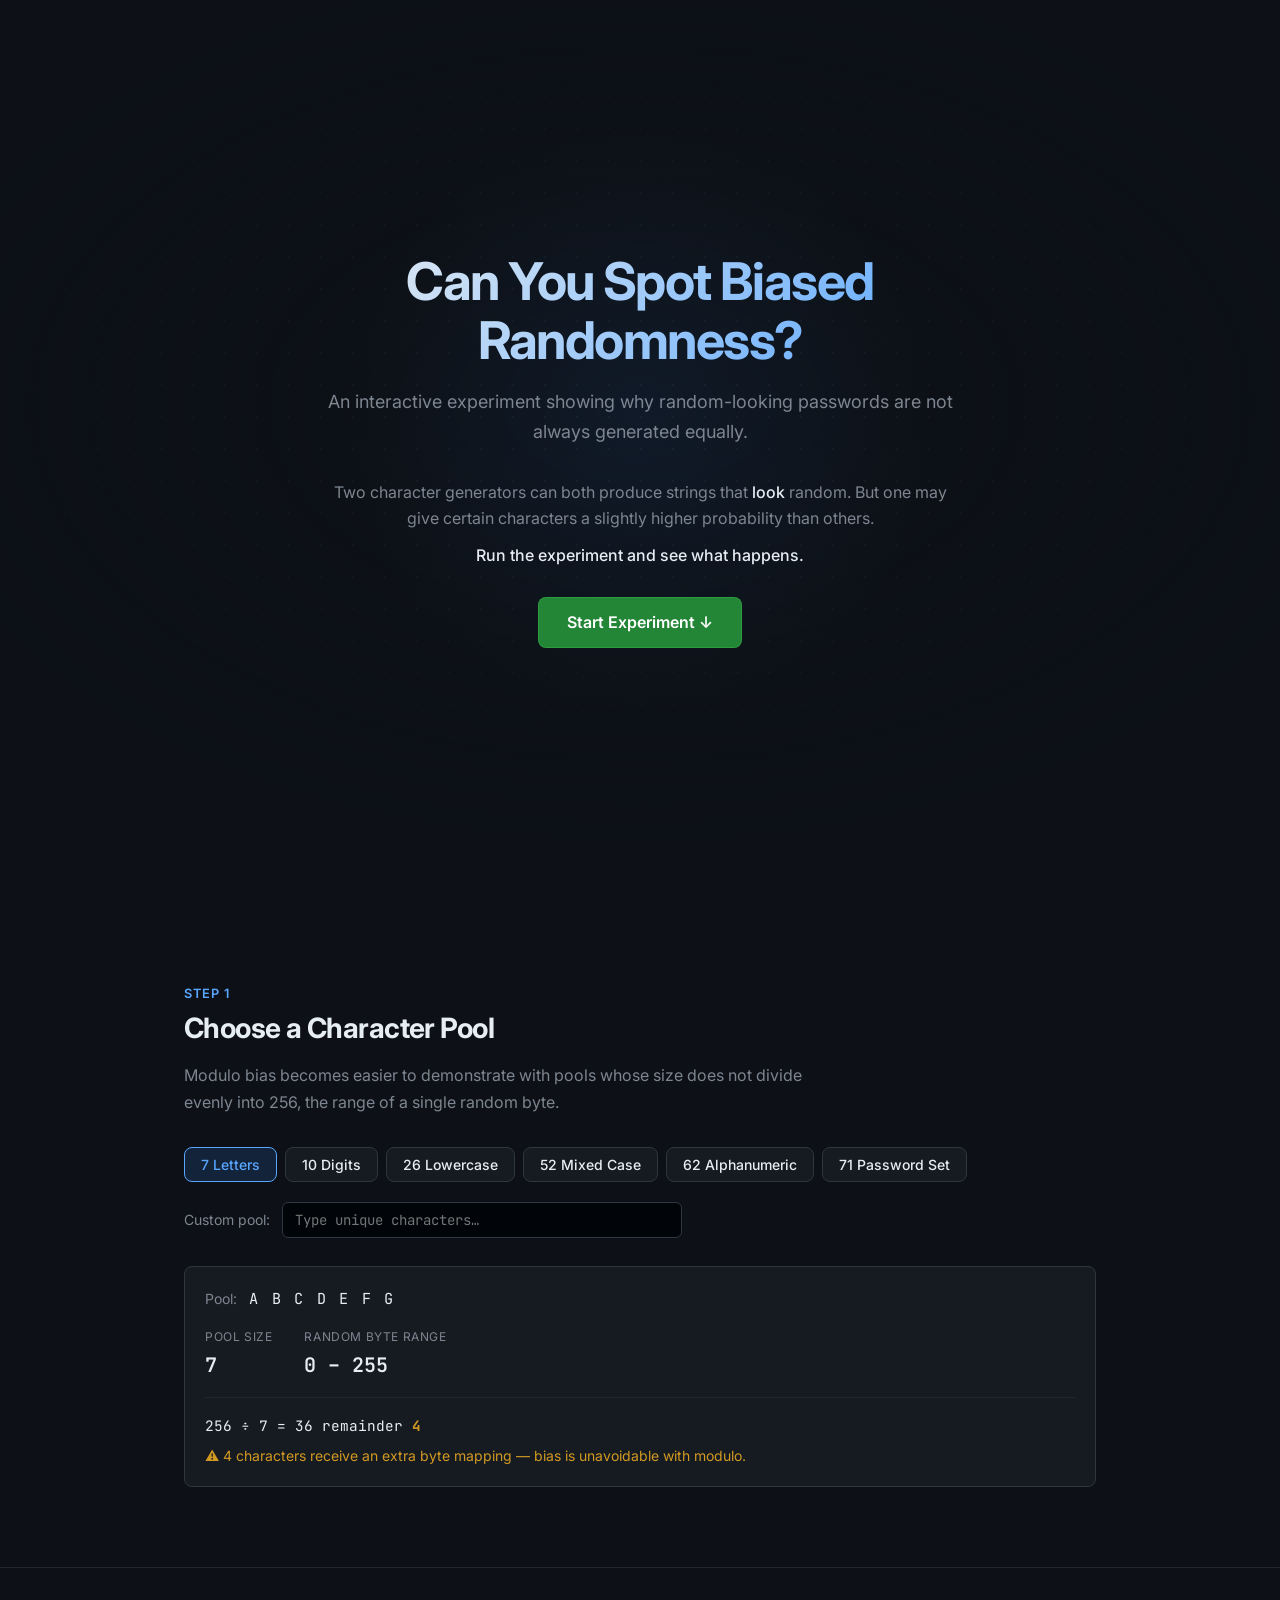
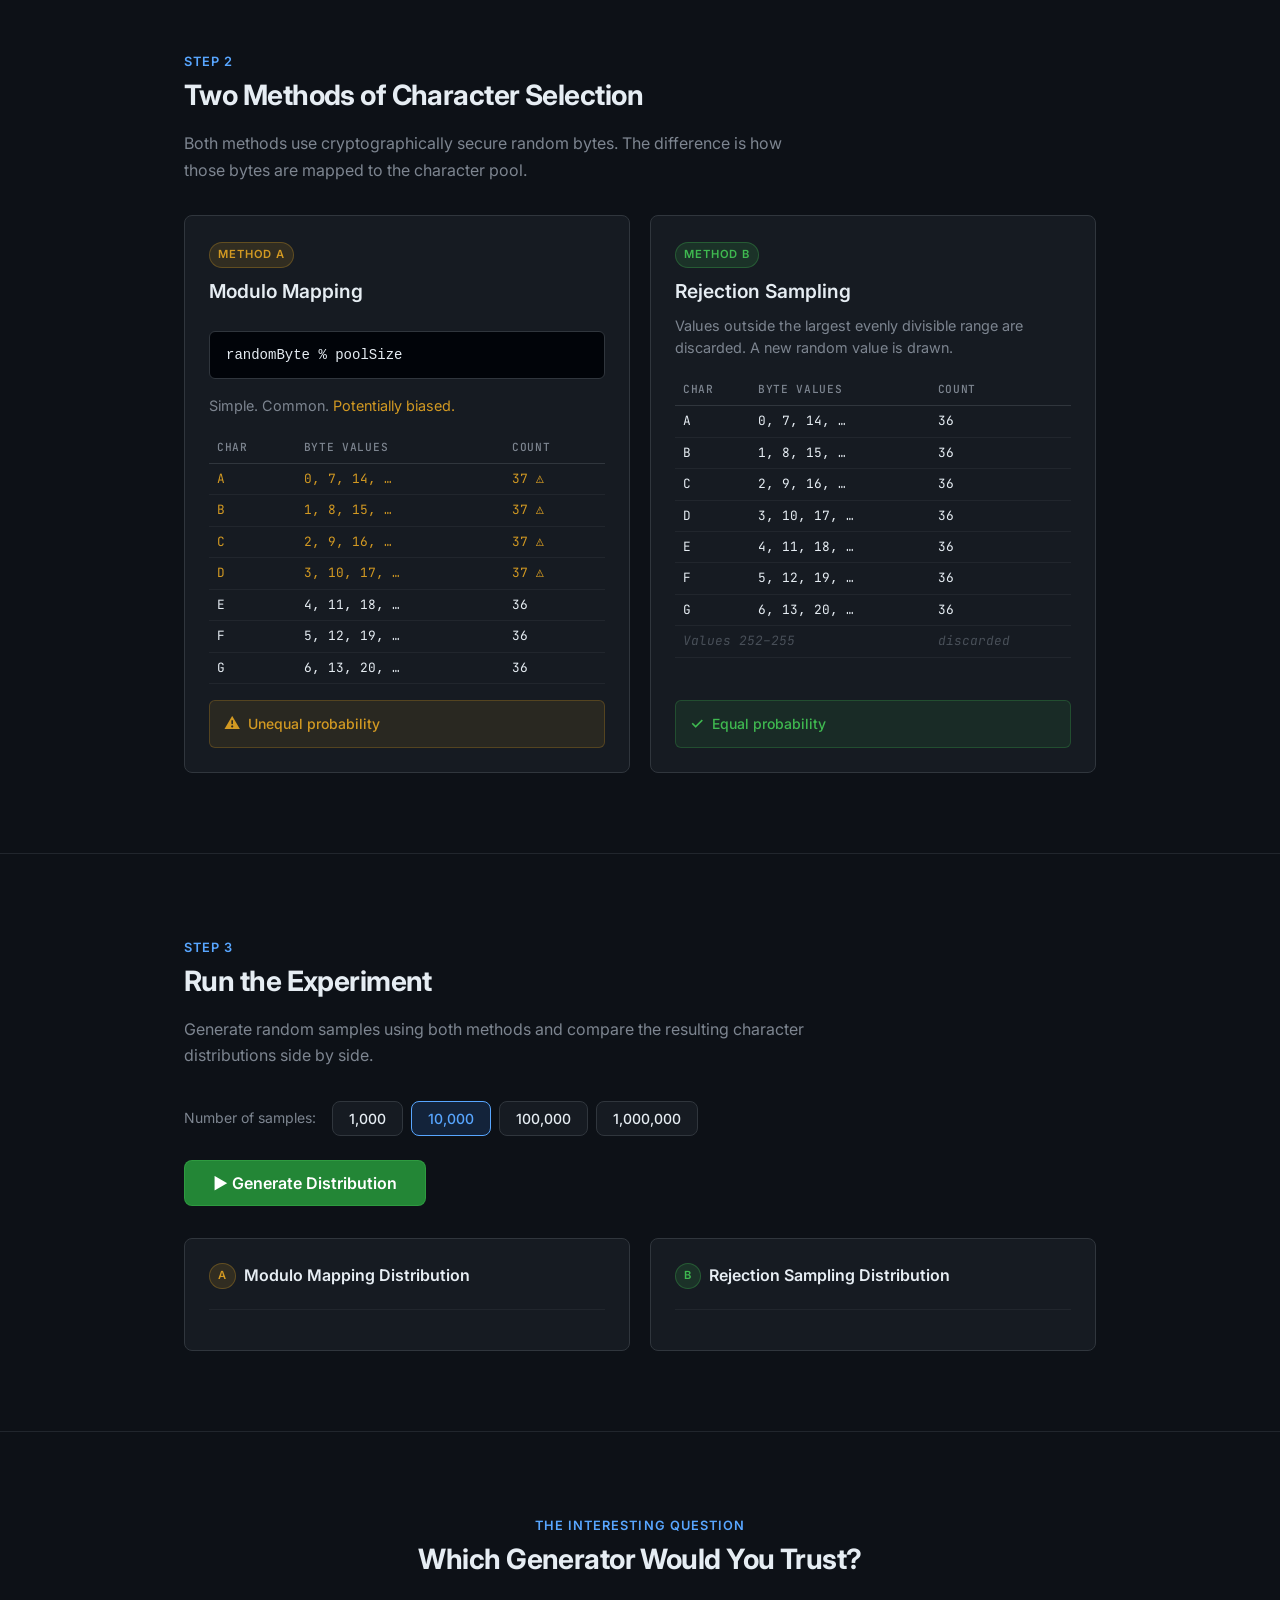
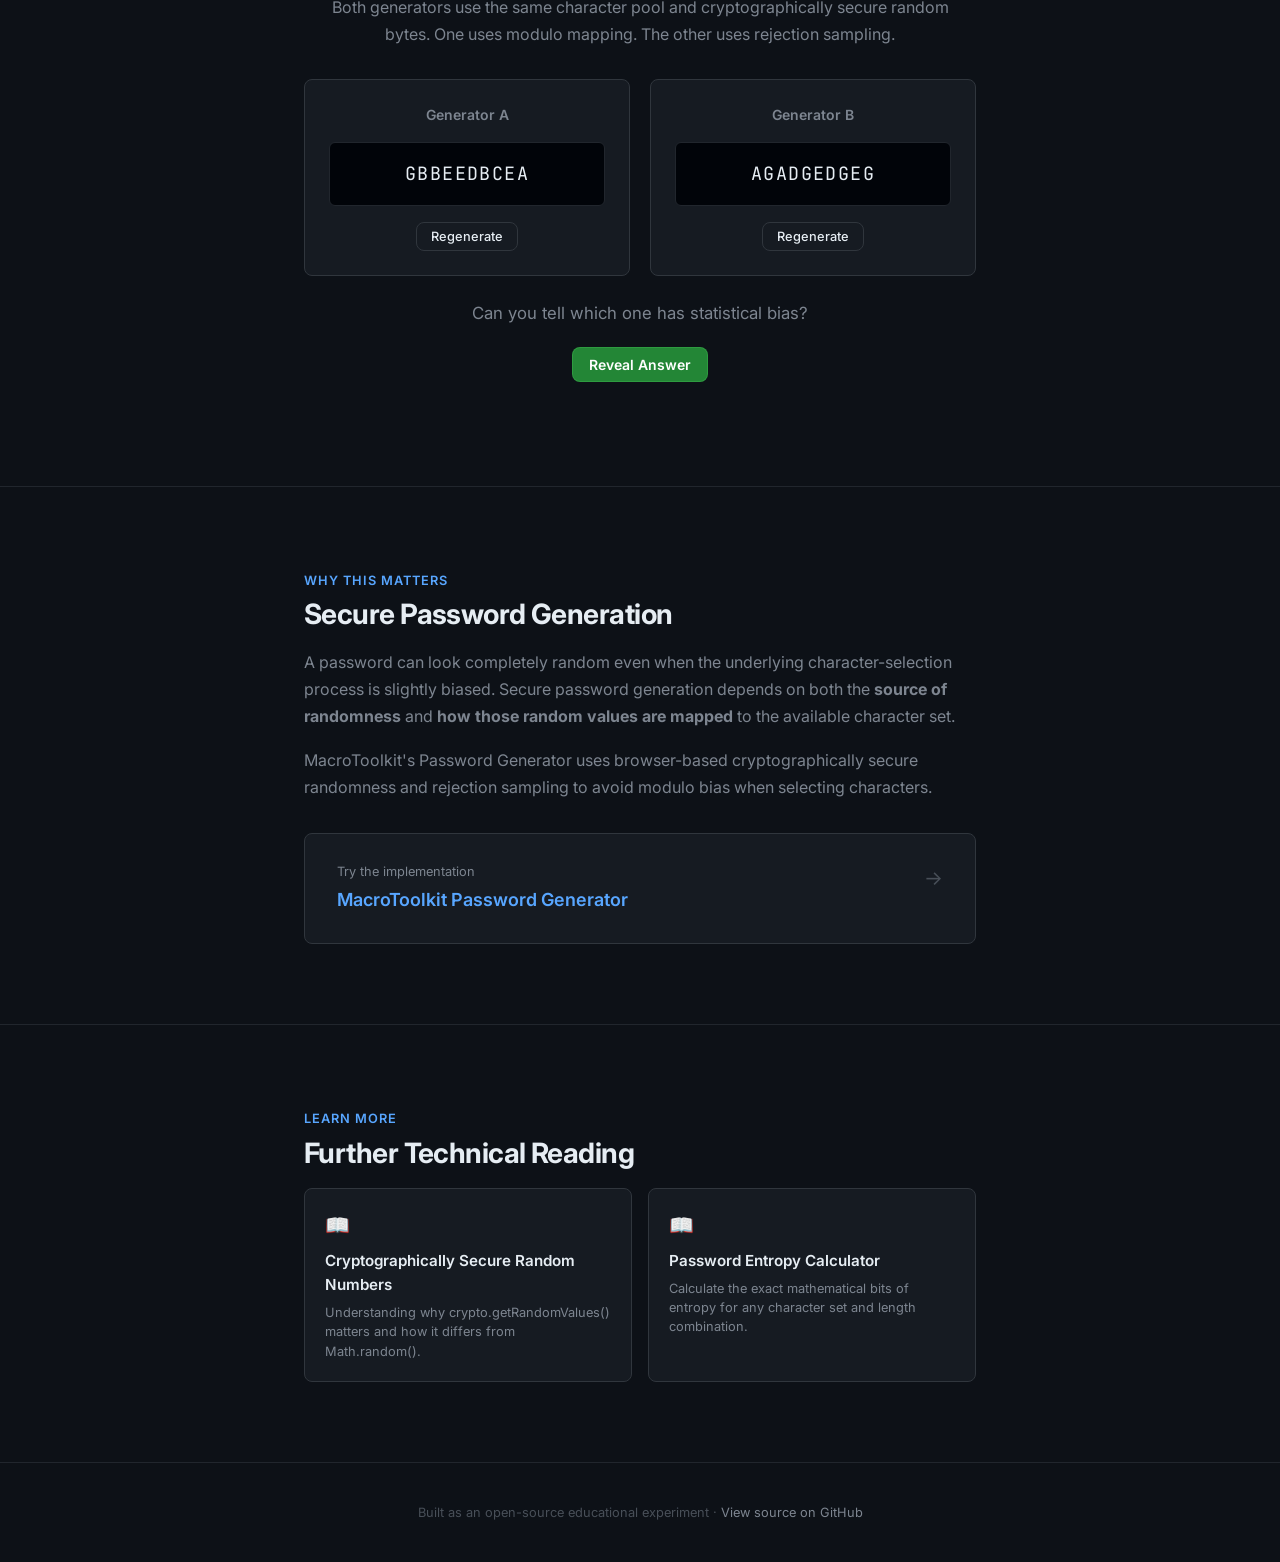
==== index.html @ 0ad81f4e "Initial commit: Password Randomness Lab - interactive modulo bias experiment" ====
<!DOCTYPE html>
<html lang="en">
<head>
  <meta charset="UTF-8">
  <meta name="viewport" content="width=device-width, initial-scale=1.0">
  <title>The Password Randomness Lab: Modulo Bias and Rejection Sampling Explained</title>
  <meta name="description" content="An interactive experiment demonstrating how modulo bias creates unequal character probabilities in password generators, and how rejection sampling eliminates it. Run simulations in your browser.">
  <meta property="og:title" content="The Password Randomness Lab: Modulo Bias and Rejection Sampling Explained">
  <meta property="og:description" content="An interactive browser experiment demonstrating modulo bias and rejection sampling in random character generation.">
  <meta property="og:type" content="website">
  <meta property="og:url" content="https://letmecopyit.github.io/password-randomness-lab/">
  <meta name="twitter:card" content="summary_large_image">
  <meta name="twitter:title" content="Password Randomness Lab — Modulo Bias vs Rejection Sampling">
  <meta name="twitter:description" content="Can a password generator use cryptographically secure random numbers and still introduce bias? Run the experiment and find out.">
  <link rel="canonical" href="https://letmecopyit.github.io/password-randomness-lab/">
  <link rel="preconnect" href="https://fonts.googleapis.com">
  <link rel="preconnect" href="https://fonts.gstatic.com" crossorigin>
  <link href="https://fonts.googleapis.com/css2?family=Inter:wght@400;500;600;700&family=JetBrains+Mono:wght@400;500;600&display=swap" rel="stylesheet">
  <link rel="stylesheet" href="styles.css">

  <script type="application/ld+json">
  {
    "@context": "https://schema.org",
    "@type": "WebApplication",
    "name": "Password Randomness Lab",
    "description": "An interactive browser experiment demonstrating modulo bias and rejection sampling in random character generation.",
    "url": "https://letmecopyit.github.io/password-randomness-lab/",
    "applicationCategory": "EducationalApplication",
    "operatingSystem": "Any",
    "browserRequirements": "Requires a modern browser with Web Crypto API support",
    "offers": { "@type": "Offer", "price": "0" }
  }
  </script>
  <script type="application/ld+json">
  {
    "@context": "https://schema.org",
    "@type": "FAQPage",
    "mainEntity": [
      {
        "@type": "Question",
        "name": "What is modulo bias in random number generation?",
        "acceptedAnswer": {
          "@type": "Answer",
          "text": "Modulo bias occurs when the range of a random number source (e.g., 0–255 for a single byte) is not evenly divisible by the number of possible outputs (e.g., a character pool of 7). Using the modulo operator to map random bytes to characters causes some characters to appear slightly more often than others."
        }
      },
      {
        "@type": "Question",
        "name": "How does rejection sampling eliminate modulo bias?",
        "acceptedAnswer": {
          "@type": "Answer",
          "text": "Rejection sampling discards random values that fall outside the largest range evenly divisible by the pool size. For example, with a pool of 7 characters, only byte values 0–251 are used (252 ÷ 7 = 36 per character). Values 252–255 are rejected and a new random byte is drawn, ensuring every character has an exactly equal probability of selection."
        }
      },
      {
        "@type": "Question",
        "name": "Can you tell if a password has modulo bias by looking at it?",
        "acceptedAnswer": {
          "@type": "Answer",
          "text": "No. Individual passwords generated with modulo bias look indistinguishable from passwords generated with rejection sampling. The bias only becomes apparent through statistical analysis over a large number of samples."
        }
      }
    ]
  }
  </script>
</head>
<body>

  <!-- ============================================
       SECTION 1: HERO
       ============================================ -->
  <section id="hero" class="hero">
    <div class="hero-bg"></div>
    <div class="hero-glow"></div>
    <div class="container hero-content">
      <h1>Can You Spot Biased Randomness?</h1>
      <p class="hero-subtitle">An interactive experiment showing why random-looking passwords are not always generated equally.</p>
      <p class="hero-desc">Two character generators can both produce strings that <em>look</em> random. But one may give certain characters a slightly higher probability than others.</p>
      <p class="hero-cta-text">Run the experiment and see what happens.</p>
      <a href="#pool" class="btn btn-primary btn-lg" id="start-experiment-btn">Start Experiment ↓</a>
    </div>
  </section>

  <!-- ============================================
       SECTION 2: CHARACTER POOL
       ============================================ -->
  <section id="pool" class="section pool-section">
    <div class="container">
      <span class="section-label">Step 1</span>
      <h2>Choose a Character Pool</h2>
      <p class="section-desc">Modulo bias becomes easier to demonstrate with pools whose size does not divide evenly into 256, the range of a single random byte.</p>

      <div class="pool-presets" id="pool-presets">
        <button class="btn btn-preset active" data-pool="ABCDEFG" id="preset-7">7 Letters</button>
        <button class="btn btn-preset" data-pool="0123456789" id="preset-10">10 Digits</button>
        <button class="btn btn-preset" data-pool="abcdefghijklmnopqrstuvwxyz" id="preset-26">26 Lowercase</button>
        <button class="btn btn-preset" data-pool="ABCDEFGHIJKLMNOPQRSTUVWXYZabcdefghijklmnopqrstuvwxyz" id="preset-52">52 Mixed Case</button>
        <button class="btn btn-preset" data-pool="ABCDEFGHIJKLMNOPQRSTUVWXYZabcdefghijklmnopqrstuvwxyz0123456789" id="preset-62">62 Alphanumeric</button>
        <button class="btn btn-preset" data-pool="ABCDEFGHIJKLMNOPQRSTUVWXYZabcdefghijklmnopqrstuvwxyz0123456789!@#$%*-_+=.?" id="preset-71">71 Password Set</button>
      </div>

      <div class="custom-pool-container">
        <label for="custom-pool-input">Custom pool:</label>
        <input type="text" id="custom-pool-input" placeholder="Type unique characters…" autocomplete="off" spellcheck="false">
      </div>

      <div class="card pool-info" id="pool-info">
        <div class="pool-display">
          <span class="label">Pool:</span>
          <span class="value mono" id="pool-chars">A B C D E F G</span>
        </div>
        <div class="pool-stats">
          <div class="stat">
            <span class="label">Pool size</span>
            <span class="value" id="pool-size">7</span>
          </div>
          <div class="stat">
            <span class="label">Random byte range</span>
            <span class="value">0 – 255</span>
          </div>
        </div>
        <div class="pool-math" id="pool-math">
          <div class="math-line" id="math-division">256 ÷ 7 = 36 remainder <strong class="text-yellow">4</strong></div>
          <div class="math-result text-yellow" id="bias-warning">⚠ 4 characters receive an extra byte mapping — bias is unavoidable with modulo.</div>
        </div>
      </div>
    </div>
  </section>

  <!-- ============================================
       SECTION 3: TWO METHODS
       ============================================ -->
  <section id="methods" class="section methods-section">
    <div class="container">
      <span class="section-label">Step 2</span>
      <h2>Two Methods of Character Selection</h2>
      <p class="section-desc">Both methods use cryptographically secure random bytes. The difference is how those bytes are mapped to the character pool.</p>

      <div class="methods-grid">
        <!-- Method A: Modulo -->
        <div class="method-card method-biased">
          <div class="method-header">
            <span class="method-badge badge-biased">Method A</span>
            <h3>Modulo Mapping</h3>
          </div>
          <div class="code-block"><code>randomByte % poolSize</code></div>
          <p>Simple. Common. <span class="text-yellow">Potentially biased.</span></p>
          <div class="mapping-table" id="modulo-mapping-table"></div>
          <div class="method-verdict verdict-biased">
            <span class="verdict-icon">⚠</span>
            <span id="modulo-verdict-text">Unequal probability</span>
          </div>
        </div>

        <!-- Method B: Rejection -->
        <div class="method-card method-unbiased">
          <div class="method-header">
            <span class="method-badge badge-unbiased">Method B</span>
            <h3>Rejection Sampling</h3>
          </div>
          <p>Values outside the largest evenly divisible range are discarded. A new random value is drawn.</p>
          <div class="mapping-table" id="rejection-mapping-table"></div>
          <div class="method-verdict verdict-unbiased">
            <span class="verdict-icon">✓</span>
            <span>Equal probability</span>
          </div>
        </div>
      </div>
    </div>
  </section>

  <!-- ============================================
       SECTION 4: RUN THE EXPERIMENT
       ============================================ -->
  <section id="experiment" class="section experiment-section">
    <div class="container">
      <span class="section-label">Step 3</span>
      <h2>Run the Experiment</h2>
      <p class="section-desc">Generate random samples using both methods and compare the resulting character distributions side by side.</p>

      <div class="sample-controls">
        <span class="label">Number of samples:</span>
        <div class="sample-buttons" id="sample-buttons">
          <button class="btn btn-preset" data-count="1000" id="sample-1k">1,000</button>
          <button class="btn btn-preset active" data-count="10000" id="sample-10k">10,000</button>
          <button class="btn btn-preset" data-count="100000" id="sample-100k">100,000</button>
          <button class="btn btn-preset" data-count="1000000" id="sample-1m">1,000,000</button>
        </div>
      </div>

      <button class="btn btn-primary btn-lg" id="run-experiment-btn">
        <span id="run-btn-text">▶ Generate Distribution</span>
      </button>

      <div class="progress-container" id="progress-container" hidden>
        <div class="progress-bar" id="progress-bar"></div>
        <span class="progress-text" id="progress-text">Generating…</span>
      </div>

      <div class="results-grid" id="results-grid" hidden>
        <!-- Modulo Results -->
        <div class="result-card">
          <h3><span class="method-badge badge-biased">A</span> Modulo Mapping Distribution</h3>
          <div class="chart-container" id="modulo-chart"></div>
          <div class="stats-summary" id="modulo-stats"></div>
        </div>
        <!-- Rejection Results -->
        <div class="result-card">
          <h3><span class="method-badge badge-unbiased">B</span> Rejection Sampling Distribution</h3>
          <div class="chart-container" id="rejection-chart"></div>
          <div class="stats-summary" id="rejection-stats"></div>
        </div>
      </div>
    </div>
  </section>

  <!-- ============================================
       SECTION 5: TRUST CHALLENGE
       ============================================ -->
  <section id="challenge" class="section challenge-section">
    <div class="container">
      <span class="section-label">The Interesting Question</span>
      <h2>Which Generator Would You Trust?</h2>
      <p class="section-desc">Both generators use the same character pool and cryptographically secure random bytes. One uses modulo mapping. The other uses rejection sampling.</p>

      <div class="generators-grid" id="generators-grid">
        <div class="generator-card">
          <h3 id="gen-a-label">Generator A</h3>
          <div class="generator-password" id="gen-a-password"></div>
          <button class="btn" id="gen-a-regen">Regenerate</button>
        </div>
        <div class="generator-card">
          <h3 id="gen-b-label">Generator B</h3>
          <div class="generator-password" id="gen-b-password"></div>
          <button class="btn" id="gen-b-regen">Regenerate</button>
        </div>
      </div>

      <p class="challenge-question">Can you tell which one has statistical bias?</p>

      <button class="btn btn-primary" id="reveal-answer-btn">Reveal Answer</button>

      <div class="reveal-container" id="reveal-container">
        <div class="reveal-card">
          <p><strong>You cannot determine randomness quality by looking at a few generated passwords.</strong></p>
          <p>A password can look completely random even when the underlying character-selection process is slightly biased. Individual outputs from both methods are visually indistinguishable.</p>
          <p>Only statistical analysis over large samples reveals the difference. That is exactly what the experiment above demonstrates.</p>
          <p><strong>Implementation matters.</strong></p>
        </div>
      </div>
    </div>
  </section>

  <!-- ============================================
       SECTION 6: WHY THIS MATTERS
       ============================================ -->
  <section id="why-it-matters" class="section why-section">
    <div class="container">
      <span class="section-label">Why This Matters</span>
      <h2>Secure Password Generation</h2>

      <div class="why-content">
        <p>A password can look completely random even when the underlying character-selection process is slightly biased. Secure password generation depends on both the <strong>source of randomness</strong> and <strong>how those random values are mapped</strong> to the available character set.</p>
        <p>MacroToolkit's Password Generator uses browser-based cryptographically secure randomness and rejection sampling to avoid modulo bias when selecting characters.</p>
      </div>

      <a href="https://www.macrotoolkit.com/generator/password-generator" target="_blank" rel="noopener" class="cta-card" id="macrotoolkit-cta">
        <span class="cta-arrow">→</span>
        <div class="cta-label">Try the implementation</div>
        <div class="cta-title">MacroToolkit Password Generator</div>
      </a>
    </div>
  </section>

  <!-- ============================================
       SECTION 7: FURTHER READING
       ============================================ -->
  <section id="further-reading" class="section reading-section">
    <div class="container">
      <span class="section-label">Learn More</span>
      <h2>Further Technical Reading</h2>

      <div class="reading-cards">
        <a href="https://www.macrotoolkit.com/blog/cryptographically-secure-random-numbers" target="_blank" rel="noopener" class="reading-card" id="reading-csprng">
          <div class="reading-icon">📖</div>
          <div class="reading-title">Cryptographically Secure Random Numbers</div>
          <div class="reading-desc">Understanding why crypto.getRandomValues() matters and how it differs from Math.random().</div>
        </a>
        <a href="https://www.macrotoolkit.com/utilities/password-entropy-calculator" target="_blank" rel="noopener" class="reading-card" id="reading-entropy">
          <div class="reading-icon">📖</div>
          <div class="reading-title">Password Entropy Calculator</div>
          <div class="reading-desc">Calculate the exact mathematical bits of entropy for any character set and length combination.</div>
        </a>
      </div>
    </div>
  </section>

  <!-- ============================================
       FOOTER
       ============================================ -->
  <footer class="site-footer">
    <div class="container">
      Built as an open-source educational experiment · <a href="https://github.com/LetMecopyit/password-randomness-lab" target="_blank" rel="noopener">View source on GitHub</a>
    </div>
  </footer>

  <script type="module" src="app.js"></script>
</body>
</html>
---- styles.css ----
/* ==============================================
   PASSWORD RANDOMNESS LAB
   GitHub-inspired dark theme
   ============================================== */

@import url('https://fonts.googleapis.com/css2?family=Inter:wght@400;500;600;700&family=JetBrains+Mono:wght@400;500;600&display=swap');

:root {
  --bg-primary: #0d1117;
  --bg-secondary: #161b22;
  --bg-tertiary: #1c2128;
  --bg-inset: #010409;
  --border-default: #30363d;
  --border-muted: #21262d;
  --text-primary: #e6edf3;
  --text-secondary: #7d8590;
  --text-tertiary: #484f58;
  --accent-blue: #58a6ff;
  --accent-green: #3fb950;
  --accent-red: #f85149;
  --accent-yellow: #d29922;
  --accent-purple: #bc8cff;
  --btn-green-bg: #238636;
  --btn-green-hover: #2ea043;
  --font-body: 'Inter', -apple-system, BlinkMacSystemFont, 'Segoe UI', Helvetica, Arial, sans-serif;
  --font-mono: 'JetBrains Mono', 'SFMono-Regular', Consolas, 'Liberation Mono', Menlo, monospace;
  --radius-sm: 6px;
  --radius-md: 8px;
  --radius-lg: 12px;
  --shadow-md: 0 3px 6px rgba(0,0,0,0.16), 0 8px 24px rgba(0,0,0,0.2);
  --shadow-lg: 0 8px 24px rgba(0,0,0,0.25), 0 16px 48px rgba(0,0,0,0.2);
  --container-max: 960px;
  --transition: 0.2s ease;
}

/* ---- Reset ---- */
*, *::before, *::after { box-sizing: border-box; margin: 0; padding: 0; }
html { scroll-behavior: smooth; -webkit-font-smoothing: antialiased; }

body {
  font-family: var(--font-body);
  background: var(--bg-primary);
  color: var(--text-primary);
  line-height: 1.6;
  overflow-x: hidden;
}

a { color: var(--accent-blue); text-decoration: none; }
a:hover { text-decoration: underline; }

/* ---- Container ---- */
.container {
  max-width: var(--container-max);
  margin: 0 auto;
  padding: 0 24px;
  width: 100%;
}

/* ---- Section ---- */
.section {
  padding: 80px 0;
  border-bottom: 1px solid var(--border-muted);
}

.section-label {
  font-size: 0.8rem;
  font-weight: 600;
  text-transform: uppercase;
  letter-spacing: 0.08em;
  color: var(--accent-blue);
  margin-bottom: 8px;
}

.section h2 {
  font-size: 1.75rem;
  font-weight: 700;
  margin-bottom: 12px;
  letter-spacing: -0.02em;
}

.section-desc {
  color: var(--text-secondary);
  font-size: 1rem;
  max-width: 640px;
  margin-bottom: 32px;
  line-height: 1.65;
}

/* ---- Cards ---- */
.card {
  background: var(--bg-secondary);
  border: 1px solid var(--border-default);
  border-radius: var(--radius-md);
  padding: 20px;
}

/* ---- Buttons ---- */
.btn {
  display: inline-flex;
  align-items: center;
  justify-content: center;
  gap: 6px;
  font-family: var(--font-body);
  font-size: 0.875rem;
  font-weight: 500;
  padding: 8px 16px;
  border-radius: var(--radius-md);
  border: 1px solid var(--border-default);
  background: var(--bg-secondary);
  color: var(--text-primary);
  cursor: pointer;
  transition: background var(--transition), border-color var(--transition), transform 0.1s ease;
  user-select: none;
}

.btn:hover {
  background: var(--bg-tertiary);
  border-color: var(--text-tertiary);
}

.btn:active { transform: scale(0.97); }

.btn-primary {
  background: var(--btn-green-bg);
  border-color: rgba(63, 185, 80, 0.4);
  color: #fff;
  font-weight: 600;
}

.btn-primary:hover {
  background: var(--btn-green-hover);
  border-color: rgba(63, 185, 80, 0.6);
}

.btn-primary:disabled {
  opacity: 0.5;
  cursor: not-allowed;
  transform: none;
}

.btn-lg {
  padding: 12px 28px;
  font-size: 1rem;
}

.btn-preset.active {
  background: rgba(56, 139, 253, 0.15);
  border-color: var(--accent-blue);
  color: var(--accent-blue);
}

/* ---- Mono ---- */
.mono { font-family: var(--font-mono); }

/* ---- Text helpers ---- */
.text-yellow { color: var(--accent-yellow); }
.text-green { color: var(--accent-green); }
.text-red { color: var(--accent-red); }
.text-blue { color: var(--accent-blue); }
.text-purple { color: var(--accent-purple); }
.text-secondary { color: var(--text-secondary); }

/* ---- Code block ---- */
.code-block {
  background: var(--bg-inset);
  border: 1px solid var(--border-default);
  border-radius: var(--radius-sm);
  padding: 12px 16px;
  font-family: var(--font-mono);
  font-size: 0.875rem;
  color: var(--text-primary);
  overflow-x: auto;
  line-height: 1.5;
}

/* ==========================================
   SECTION 1: HERO
   ========================================== */
.hero {
  min-height: 100vh;
  display: flex;
  align-items: center;
  justify-content: center;
  position: relative;
  overflow: hidden;
}

.hero-bg {
  position: absolute;
  inset: 0;
  background-image: radial-gradient(circle at 1px 1px, var(--border-muted) 1px, transparent 0);
  background-size: 32px 32px;
  opacity: 0.5;
}

.hero-bg::after {
  content: '';
  position: absolute;
  inset: 0;
  background: radial-gradient(ellipse 60% 50% at 50% 45%, transparent 0%, var(--bg-primary) 100%);
}

.hero-glow {
  position: absolute;
  width: 600px;
  height: 600px;
  border-radius: 50%;
  background: radial-gradient(circle, rgba(56,139,253,0.08) 0%, transparent 70%);
  top: 50%;
  left: 50%;
  transform: translate(-50%, -55%);
  pointer-events: none;
  animation: heroPulse 6s ease-in-out infinite;
}

@keyframes heroPulse {
  0%, 100% { opacity: 0.6; transform: translate(-50%, -55%) scale(1); }
  50% { opacity: 1; transform: translate(-50%, -55%) scale(1.08); }
}

.hero-content {
  position: relative;
  z-index: 1;
  text-align: center;
  max-width: 680px;
}

.hero h1 {
  font-size: clamp(2rem, 5vw, 3.25rem);
  font-weight: 700;
  letter-spacing: -0.03em;
  margin-bottom: 16px;
  line-height: 1.15;
  background: linear-gradient(135deg, var(--text-primary) 0%, var(--accent-blue) 100%);
  -webkit-background-clip: text;
  -webkit-text-fill-color: transparent;
  background-clip: text;
}

.hero-subtitle {
  font-size: 1.125rem;
  color: var(--text-secondary);
  margin-bottom: 32px;
  line-height: 1.65;
}

.hero-desc {
  color: var(--text-secondary);
  margin-bottom: 12px;
  line-height: 1.65;
}

.hero-desc em { color: var(--text-primary); font-style: normal; font-weight: 500; }

.hero-cta-text {
  color: var(--text-primary);
  font-weight: 500;
  margin-bottom: 28px;
}

/* ==========================================
   SECTION 2: CHARACTER POOL
   ========================================== */
.pool-presets {
  display: flex;
  flex-wrap: wrap;
  gap: 8px;
  margin-bottom: 20px;
}

.custom-pool-container {
  display: flex;
  align-items: center;
  gap: 12px;
  margin-bottom: 28px;
}

.custom-pool-container label {
  font-size: 0.875rem;
  color: var(--text-secondary);
  white-space: nowrap;
}

.custom-pool-container input {
  flex: 1;
  max-width: 400px;
  font-family: var(--font-mono);
  font-size: 0.875rem;
  padding: 8px 12px;
  background: var(--bg-inset);
  border: 1px solid var(--border-default);
  border-radius: var(--radius-sm);
  color: var(--text-primary);
  outline: none;
  transition: border-color var(--transition);
}

.custom-pool-container input:focus {
  border-color: var(--accent-blue);
  box-shadow: 0 0 0 3px rgba(56,139,253,0.15);
}

.pool-info {
  margin-top: 8px;
}

.pool-display {
  margin-bottom: 16px;
  font-size: 0.875rem;
}

.pool-display .label {
  color: var(--text-secondary);
  margin-right: 8px;
}

.pool-display .value {
  font-size: 0.95rem;
  letter-spacing: 0.15em;
  word-break: break-all;
}

.pool-stats {
  display: flex;
  gap: 32px;
  margin-bottom: 16px;
}

.pool-stats .stat .label {
  display: block;
  font-size: 0.75rem;
  color: var(--text-secondary);
  text-transform: uppercase;
  letter-spacing: 0.05em;
  margin-bottom: 2px;
}

.pool-stats .stat .value {
  font-family: var(--font-mono);
  font-size: 1.25rem;
  font-weight: 600;
}

.pool-math {
  border-top: 1px solid var(--border-muted);
  padding-top: 16px;
}

.math-line {
  font-family: var(--font-mono);
  font-size: 0.9rem;
  margin-bottom: 8px;
}

.math-result {
  font-size: 0.875rem;
  line-height: 1.5;
}

.math-result.no-bias {
  color: var(--accent-green);
}

/* ==========================================
   SECTION 3: TWO METHODS
   ========================================== */
.methods-grid {
  display: grid;
  grid-template-columns: 1fr 1fr;
  gap: 20px;
  margin-top: 8px;
}

.method-card {
  background: var(--bg-secondary);
  border: 1px solid var(--border-default);
  border-radius: var(--radius-md);
  padding: 24px;
  display: flex;
  flex-direction: column;
}

.method-card .code-block {
  margin: 16px 0;
}

.method-header {
  margin-bottom: 8px;
}

.method-badge {
  display: inline-block;
  font-size: 0.7rem;
  font-weight: 600;
  text-transform: uppercase;
  letter-spacing: 0.08em;
  padding: 3px 8px;
  border-radius: 20px;
  margin-bottom: 8px;
}

.badge-biased {
  background: rgba(210, 153, 34, 0.15);
  color: var(--accent-yellow);
  border: 1px solid rgba(210, 153, 34, 0.3);
}

.badge-unbiased {
  background: rgba(63, 185, 80, 0.15);
  color: var(--accent-green);
  border: 1px solid rgba(63, 185, 80, 0.3);
}

.method-card h3 {
  font-size: 1.2rem;
  font-weight: 600;
}

.method-card p {
  color: var(--text-secondary);
  font-size: 0.9rem;
  line-height: 1.55;
}

.mapping-table {
  margin: 16px 0;
  flex: 1;
}

.mapping-table table {
  width: 100%;
  border-collapse: collapse;
  font-family: var(--font-mono);
  font-size: 0.8rem;
}

.mapping-table th {
  text-align: left;
  font-size: 0.7rem;
  text-transform: uppercase;
  letter-spacing: 0.06em;
  color: var(--text-secondary);
  padding: 6px 8px;
  border-bottom: 1px solid var(--border-default);
  font-weight: 500;
}

.mapping-table td {
  padding: 5px 8px;
  border-bottom: 1px solid var(--border-muted);
}

.mapping-table tr.biased td {
  color: var(--accent-yellow);
}

.mapping-table tr.discarded td {
  color: var(--text-tertiary);
  font-style: italic;
}

.method-verdict {
  display: flex;
  align-items: center;
  gap: 8px;
  padding: 10px 14px;
  border-radius: var(--radius-sm);
  font-size: 0.875rem;
  font-weight: 500;
  margin-top: auto;
}

.verdict-biased {
  background: rgba(210, 153, 34, 0.1);
  border: 1px solid rgba(210, 153, 34, 0.25);
  color: var(--accent-yellow);
}

.verdict-unbiased {
  background: rgba(63, 185, 80, 0.1);
  border: 1px solid rgba(63, 185, 80, 0.25);
  color: var(--accent-green);
}

.verdict-icon { font-size: 1rem; }

/* ==========================================
   SECTION 4: EXPERIMENT
   ========================================== */
.sample-controls {
  display: flex;
  align-items: center;
  gap: 16px;
  flex-wrap: wrap;
  margin-bottom: 24px;
}

.sample-controls .label {
  font-size: 0.875rem;
  color: var(--text-secondary);
}

.sample-buttons {
  display: flex;
  gap: 8px;
  flex-wrap: wrap;
}

#run-experiment-btn {
  margin-bottom: 32px;
}

/* Progress bar */
.progress-container {
  margin-bottom: 32px;
  background: var(--bg-inset);
  border: 1px solid var(--border-default);
  border-radius: var(--radius-sm);
  height: 36px;
  position: relative;
  overflow: hidden;
}

.progress-bar {
  height: 100%;
  background: linear-gradient(90deg, var(--btn-green-bg), var(--accent-green));
  border-radius: var(--radius-sm);
  width: 0%;
  transition: width 0.15s ease;
}

.progress-text {
  position: absolute;
  top: 50%;
  left: 50%;
  transform: translate(-50%, -50%);
  font-size: 0.8rem;
  font-weight: 500;
  color: var(--text-primary);
}

/* Results */
.results-grid {
  display: grid;
  grid-template-columns: 1fr 1fr;
  gap: 20px;
}

.result-card {
  background: var(--bg-secondary);
  border: 1px solid var(--border-default);
  border-radius: var(--radius-md);
  padding: 24px;
}

.result-card h3 {
  font-size: 1rem;
  font-weight: 600;
  margin-bottom: 20px;
  display: flex;
  align-items: center;
  gap: 8px;
}

.result-card h3 .method-badge { margin-bottom: 0; }

/* Chart bars */
.chart-container { margin-bottom: 16px; }

.chart-bar-row {
  display: flex;
  align-items: center;
  gap: 8px;
  margin-bottom: 4px;
  height: 28px;
}

.chart-label {
  font-family: var(--font-mono);
  font-size: 0.8rem;
  width: 20px;
  text-align: center;
  color: var(--text-secondary);
  flex-shrink: 0;
}

.chart-bar-track {
  flex: 1;
  height: 20px;
  background: var(--bg-inset);
  border-radius: 3px;
  overflow: hidden;
  position: relative;
}

.chart-bar-fill {
  height: 100%;
  border-radius: 3px;
  transition: width 0.6s cubic-bezier(0.22, 1, 0.36, 1);
  position: relative;
}

.chart-bar-fill.bar-biased-over {
  background: linear-gradient(90deg, rgba(210,153,34,0.6), rgba(210,153,34,0.8));
}

.chart-bar-fill.bar-biased-under {
  background: linear-gradient(90deg, rgba(248,81,73,0.5), rgba(248,81,73,0.7));
}

.chart-bar-fill.bar-normal {
  background: linear-gradient(90deg, rgba(56,139,253,0.4), rgba(56,139,253,0.6));
}

.chart-bar-fill.bar-uniform {
  background: linear-gradient(90deg, rgba(63,185,80,0.4), rgba(63,185,80,0.6));
}

.chart-expected-line {
  position: absolute;
  top: 0;
  bottom: 0;
  width: 2px;
  background: var(--text-tertiary);
  z-index: 2;
  opacity: 0.6;
}

.chart-value {
  font-family: var(--font-mono);
  font-size: 0.75rem;
  width: 55px;
  text-align: right;
  flex-shrink: 0;
  color: var(--text-secondary);
}

.chart-deviation {
  font-family: var(--font-mono);
  font-size: 0.7rem;
  width: 55px;
  text-align: right;
  flex-shrink: 0;
}

/* Stats summary */
.stats-summary {
  display: grid;
  grid-template-columns: repeat(3, 1fr);
  gap: 12px;
  border-top: 1px solid var(--border-muted);
  padding-top: 16px;
}

.stat-item .stat-label {
  font-size: 0.7rem;
  text-transform: uppercase;
  letter-spacing: 0.05em;
  color: var(--text-tertiary);
  margin-bottom: 2px;
}

.stat-item .stat-value {
  font-family: var(--font-mono);
  font-size: 1rem;
  font-weight: 600;
}

/* ==========================================
   SECTION 5: TRUST CHALLENGE
   ========================================== */
.challenge-section { text-align: center; }
.challenge-section .container { max-width: 720px; }

.challenge-section h2 { text-align: center; }
.challenge-section .section-desc { margin-left: auto; margin-right: auto; text-align: center; }

.generators-grid {
  display: grid;
  grid-template-columns: 1fr 1fr;
  gap: 20px;
  margin-bottom: 24px;
}

.generator-card {
  background: var(--bg-secondary);
  border: 1px solid var(--border-default);
  border-radius: var(--radius-md);
  padding: 24px;
  text-align: center;
}

.generator-card h3 {
  font-size: 0.875rem;
  font-weight: 600;
  margin-bottom: 16px;
  color: var(--text-secondary);
}

.generator-password {
  font-family: var(--font-mono);
  font-size: 1.15rem;
  letter-spacing: 0.08em;
  word-break: break-all;
  color: var(--text-primary);
  padding: 16px;
  background: var(--bg-inset);
  border: 1px solid var(--border-muted);
  border-radius: var(--radius-sm);
  margin-bottom: 16px;
  min-height: 56px;
  display: flex;
  align-items: center;
  justify-content: center;
}

.generator-card .btn {
  font-size: 0.8rem;
  padding: 6px 14px;
}

.challenge-question {
  font-size: 1.05rem;
  color: var(--text-secondary);
  margin-bottom: 20px;
}

#reveal-answer-btn { margin-bottom: 24px; }

.reveal-container {
  max-height: 0;
  overflow: hidden;
  transition: max-height 0.5s cubic-bezier(0.22, 1, 0.36, 1), opacity 0.4s ease;
  opacity: 0;
}

.reveal-container.visible {
  max-height: 400px;
  opacity: 1;
}

.reveal-card {
  background: var(--bg-secondary);
  border: 1px solid var(--accent-blue);
  border-radius: var(--radius-md);
  padding: 24px;
  text-align: left;
  box-shadow: 0 0 20px rgba(56,139,253,0.08);
}

.reveal-card p {
  color: var(--text-secondary);
  font-size: 0.95rem;
  line-height: 1.65;
  margin-bottom: 12px;
}

.reveal-card p:last-child { margin-bottom: 0; }

.reveal-card strong {
  color: var(--text-primary);
  font-weight: 600;
}

/* ==========================================
   SECTION 6: WHY IT MATTERS
   ========================================== */
.why-section .container { max-width: 720px; }

.why-content {
  color: var(--text-secondary);
  font-size: 1rem;
  line-height: 1.7;
  margin-bottom: 32px;
}

.why-content p { margin-bottom: 16px; }

.cta-card {
  display: block;
  background: var(--bg-secondary);
  border: 1px solid var(--border-default);
  border-radius: var(--radius-md);
  padding: 28px 32px;
  text-decoration: none;
  transition: border-color var(--transition), box-shadow var(--transition), transform 0.15s ease;
}

.cta-card:hover {
  border-color: var(--accent-blue);
  box-shadow: 0 0 24px rgba(56,139,253,0.1);
  transform: translateY(-2px);
  text-decoration: none;
}

.cta-card .cta-label {
  font-size: 0.8rem;
  color: var(--text-secondary);
  margin-bottom: 4px;
}

.cta-card .cta-title {
  font-size: 1.125rem;
  font-weight: 600;
  color: var(--accent-blue);
}

.cta-card .cta-arrow {
  float: right;
  font-size: 1.25rem;
  color: var(--text-tertiary);
  transition: transform var(--transition), color var(--transition);
}

.cta-card:hover .cta-arrow {
  transform: translateX(4px);
  color: var(--accent-blue);
}

/* ==========================================
   SECTION 7: FURTHER READING
   ========================================== */
.reading-section .container { max-width: 720px; }

.reading-cards {
  display: grid;
  grid-template-columns: 1fr 1fr;
  gap: 16px;
}

.reading-card {
  display: block;
  background: var(--bg-secondary);
  border: 1px solid var(--border-default);
  border-radius: var(--radius-md);
  padding: 20px;
  text-decoration: none;
  transition: border-color var(--transition), transform 0.15s ease;
}

.reading-card:hover {
  border-color: var(--text-tertiary);
  transform: translateY(-2px);
  text-decoration: none;
}

.reading-card .reading-icon {
  font-size: 1.25rem;
  margin-bottom: 8px;
}

.reading-card .reading-title {
  font-size: 0.95rem;
  font-weight: 600;
  color: var(--text-primary);
  margin-bottom: 6px;
}

.reading-card .reading-desc {
  font-size: 0.8rem;
  color: var(--text-secondary);
  line-height: 1.5;
}

/* ==========================================
   FOOTER
   ========================================== */
.site-footer {
  padding: 40px 0;
  text-align: center;
  color: var(--text-tertiary);
  font-size: 0.8rem;
}

.site-footer a { color: var(--text-secondary); }
.site-footer a:hover { color: var(--accent-blue); }

/* ==========================================
   ANIMATIONS
   ========================================== */
@keyframes fadeInUp {
  from { opacity: 0; transform: translateY(16px); }
  to { opacity: 1; transform: translateY(0); }
}

.fade-in-up {
  animation: fadeInUp 0.5s ease forwards;
}

/* ==========================================
   RESPONSIVE
   ========================================== */
@media (max-width: 768px) {
  .section { padding: 56px 0; }
  .section h2 { font-size: 1.4rem; }

  .methods-grid { grid-template-columns: 1fr; }
  .results-grid { grid-template-columns: 1fr; }
  .generators-grid { grid-template-columns: 1fr; }
  .reading-cards { grid-template-columns: 1fr; }

  .pool-stats { flex-direction: column; gap: 12px; }
  .sample-controls { flex-direction: column; align-items: flex-start; }

  .stats-summary { grid-template-columns: 1fr; gap: 8px; }

  .custom-pool-container { flex-direction: column; align-items: stretch; }
  .custom-pool-container input { max-width: 100%; }

  .chart-bar-row { gap: 4px; }
  .chart-value { width: 48px; font-size: 0.7rem; }
  .chart-deviation { width: 48px; font-size: 0.65rem; }
}

@media (max-width: 480px) {
  .container { padding: 0 16px; }
  .hero h1 { font-size: 1.75rem; }
  .hero-subtitle { font-size: 1rem; }
  .pool-presets { gap: 6px; }
  .btn { font-size: 0.8rem; padding: 6px 12px; }
  .btn-lg { padding: 10px 20px; font-size: 0.9rem; }
}
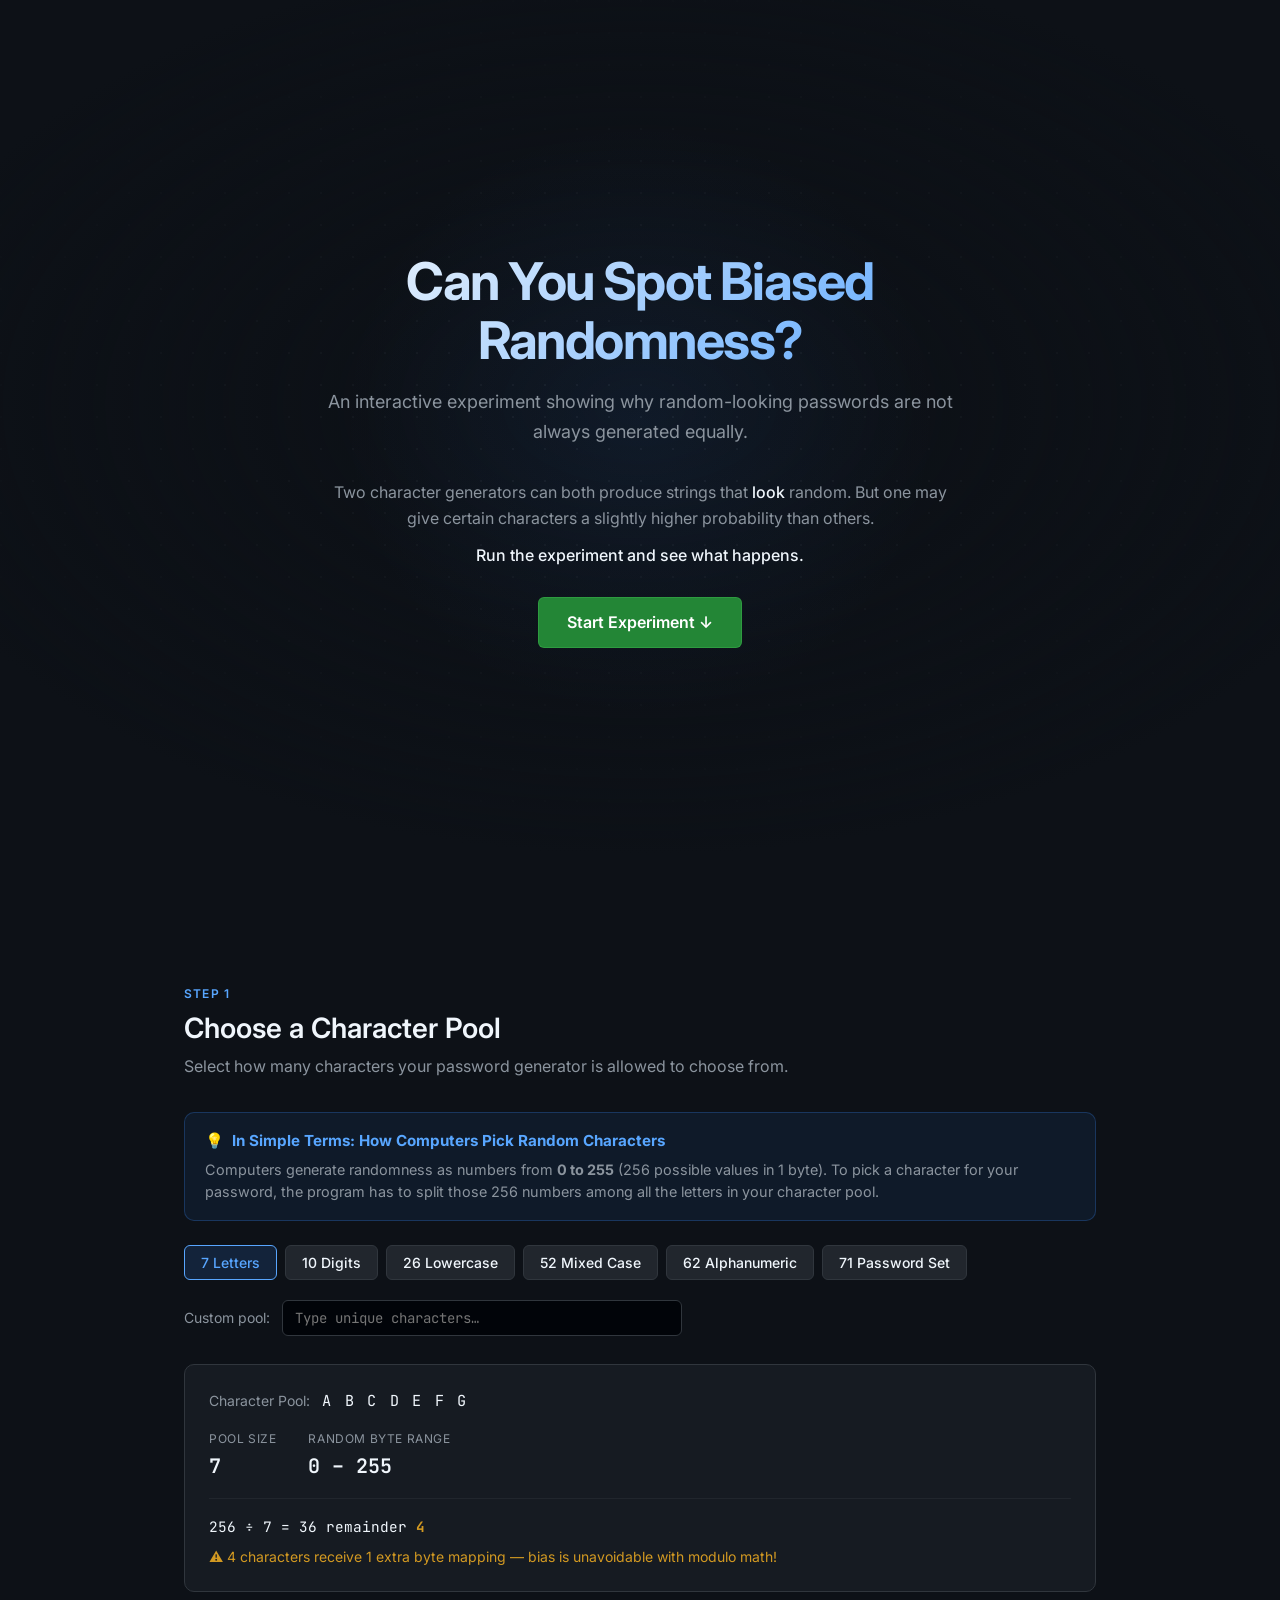
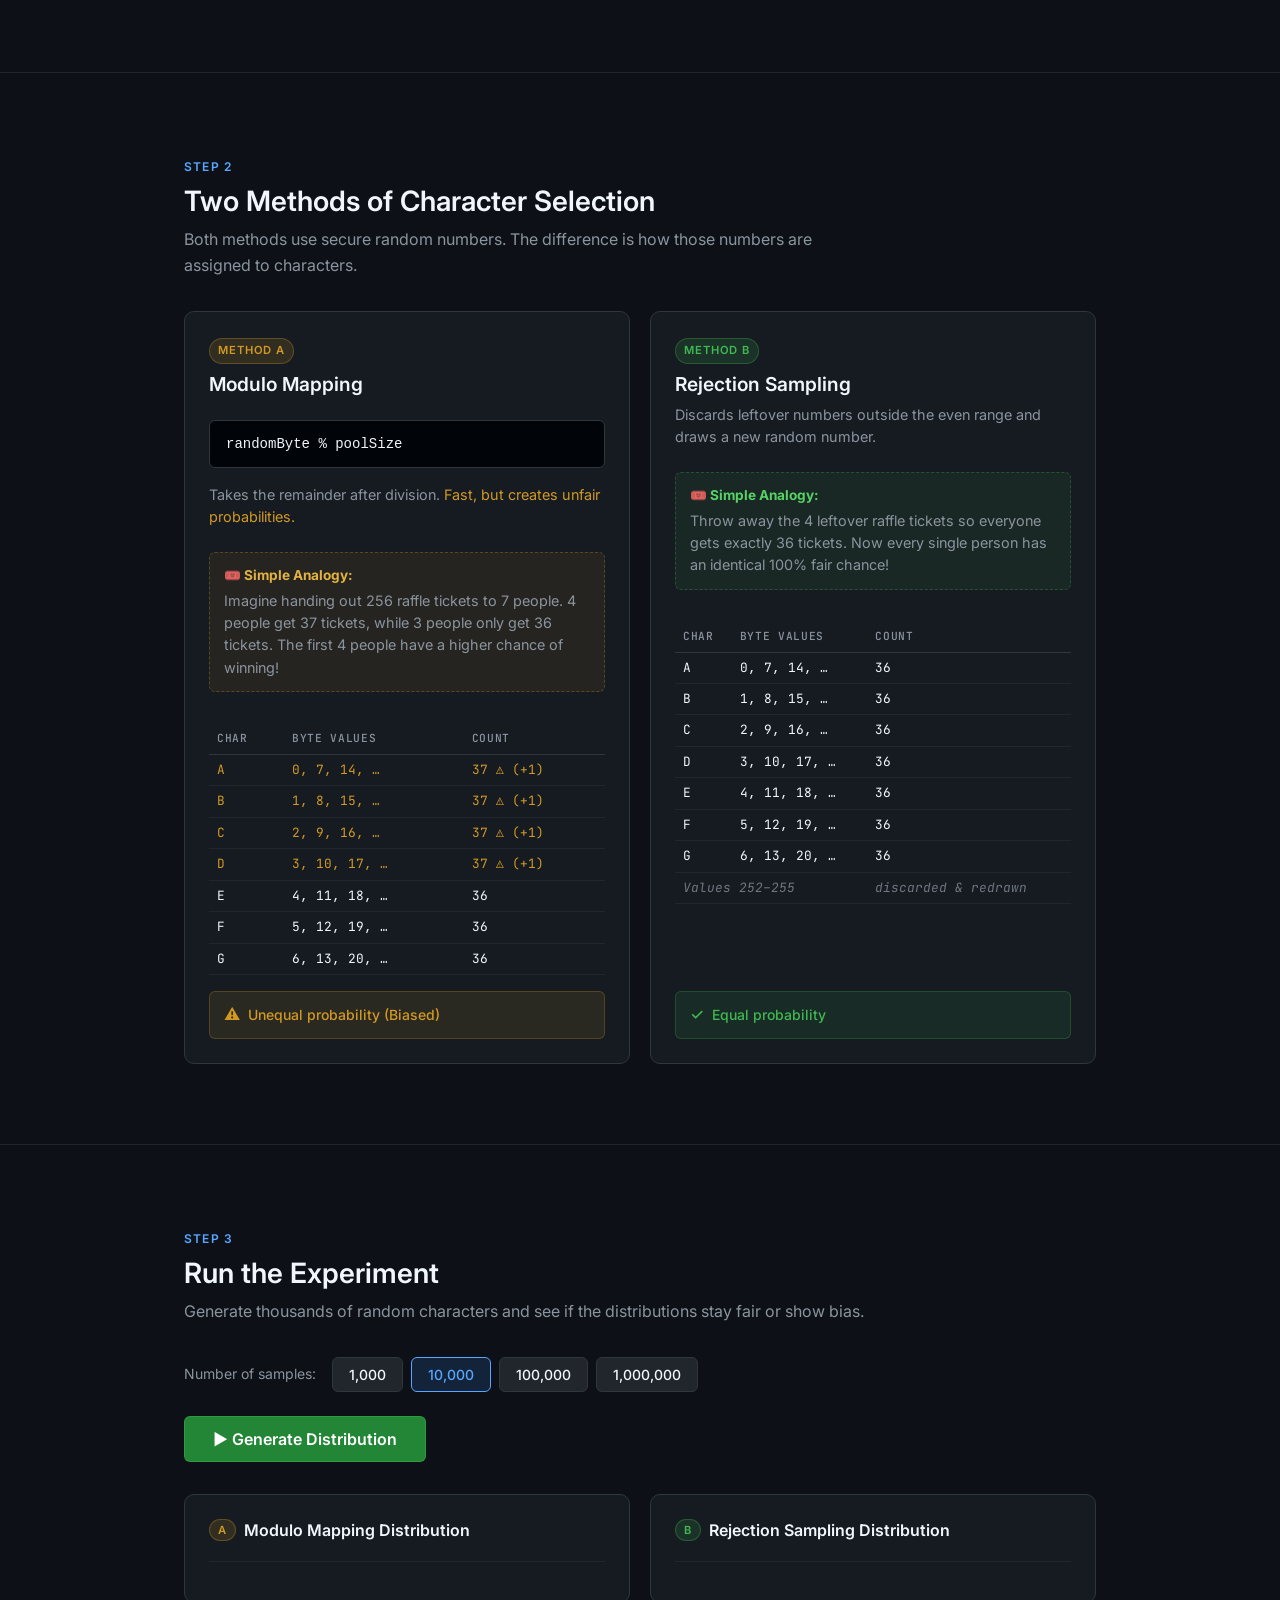
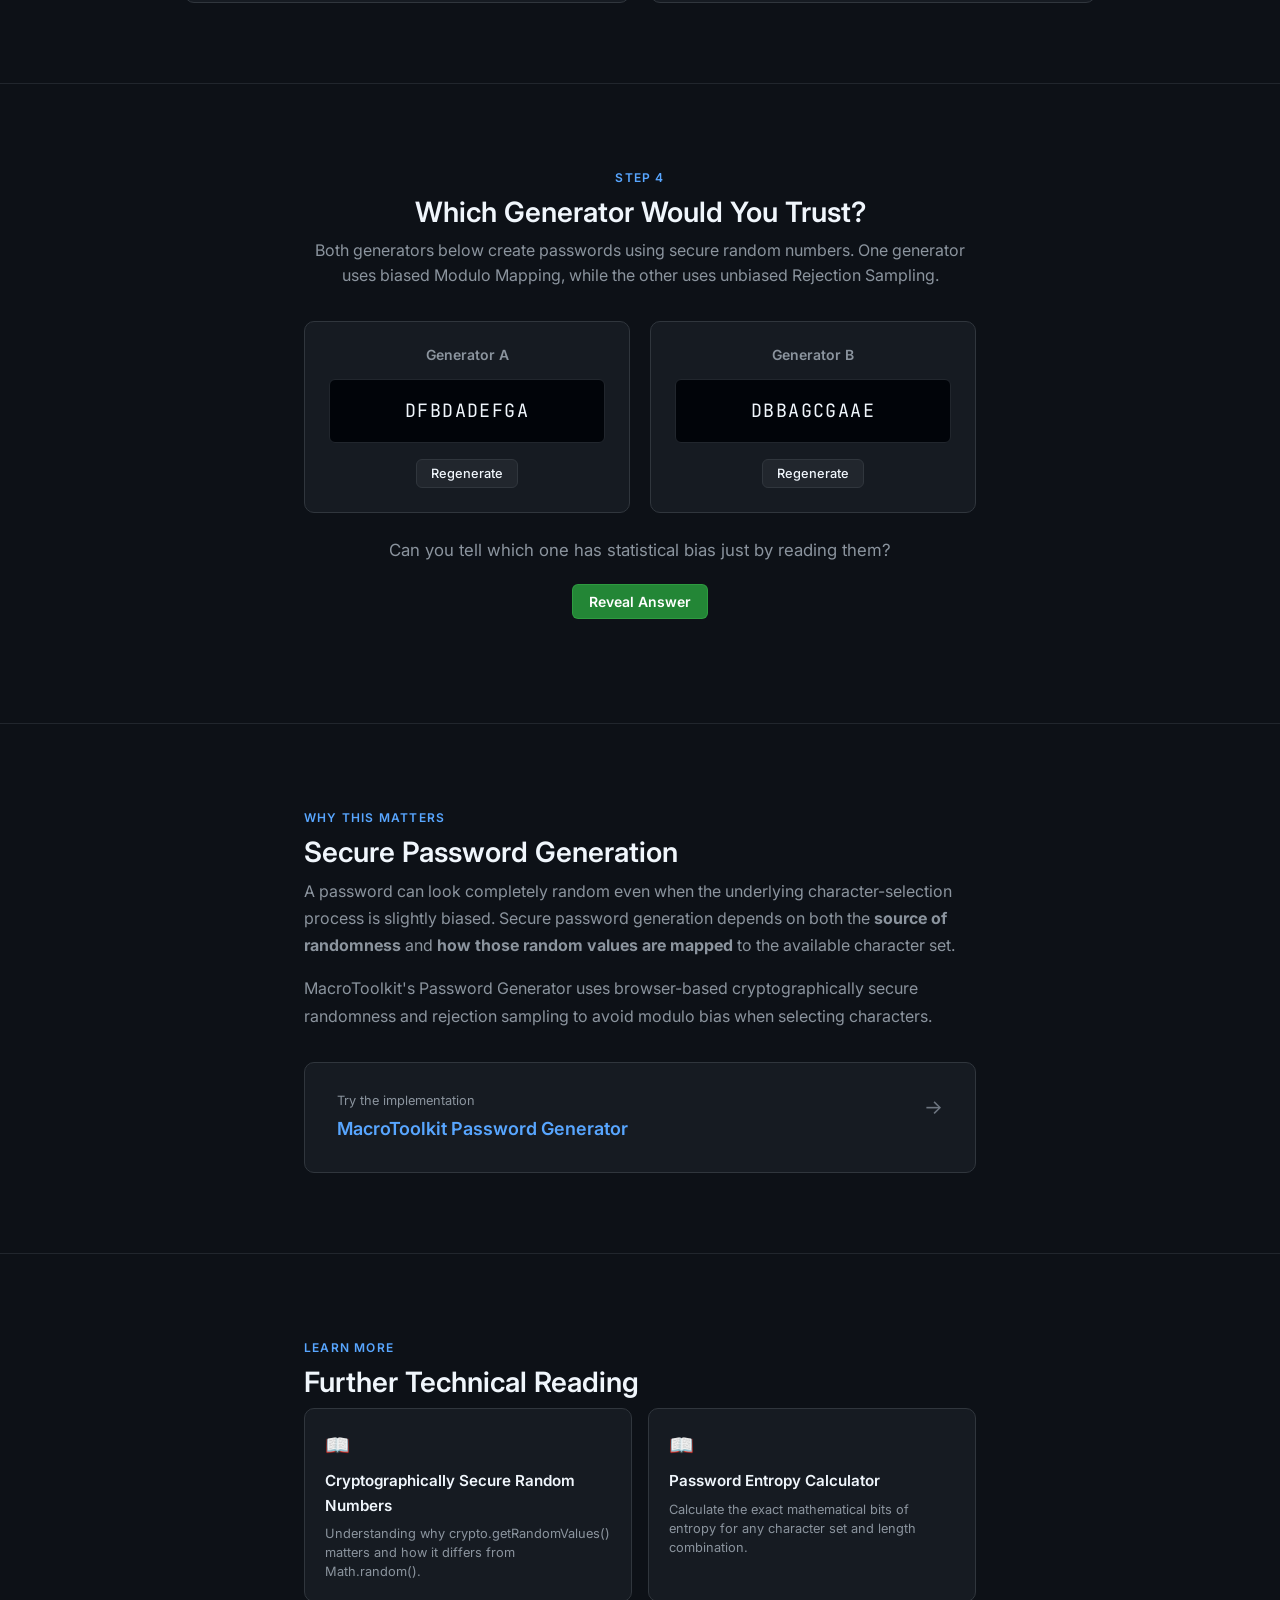
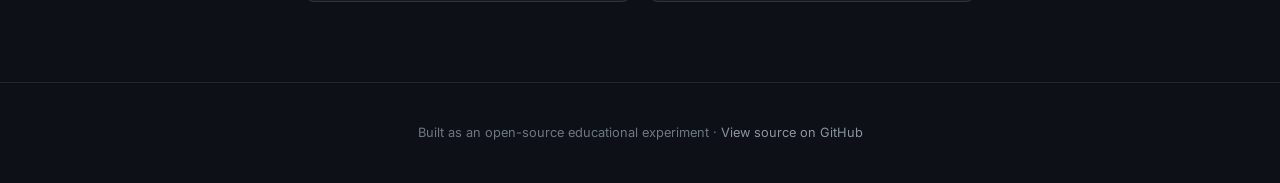
==== commit f3fdb337: "Add beginner-friendly explainer boxes, raffle ticket analogies, and terms guide card" ====
--- a/index.html
+++ b/index.html
@@ -88,7 +88,16 @@
     <div class="container">
       <span class="section-label">Step 1</span>
       <h2>Choose a Character Pool</h2>
-      <p class="section-desc">Modulo bias becomes easier to demonstrate with pools whose size does not divide evenly into 256, the range of a single random byte.</p>
+      <p class="section-desc">Select how many characters your password generator is allowed to choose from.</p>
+
+      <!-- Simple Explainer Box -->
+      <div class="simple-explainer">
+        <div class="explainer-header">
+          <span class="explainer-icon">💡</span>
+          <strong>In Simple Terms: How Computers Pick Random Characters</strong>
+        </div>
+        <p>Computers generate randomness as numbers from <strong>0 to 255</strong> (256 possible values in 1 byte). To pick a character for your password, the program has to split those 256 numbers among all the letters in your character pool.</p>
+      </div>
 
       <div class="pool-presets" id="pool-presets">
         <button class="btn btn-preset active" data-pool="ABCDEFG" id="preset-7">7 Letters</button>
@@ -106,7 +115,7 @@
 
       <div class="card pool-info" id="pool-info">
         <div class="pool-display">
-          <span class="label">Pool:</span>
+          <span class="label">Character Pool:</span>
           <span class="value mono" id="pool-chars">A B C D E F G</span>
         </div>
         <div class="pool-stats">
@@ -134,7 +143,7 @@
     <div class="container">
       <span class="section-label">Step 2</span>
       <h2>Two Methods of Character Selection</h2>
-      <p class="section-desc">Both methods use cryptographically secure random bytes. The difference is how those bytes are mapped to the character pool.</p>
+      <p class="section-desc">Both methods use secure random numbers. The difference is how those numbers are assigned to characters.</p>
 
       <div class="methods-grid">
         <!-- Method A: Modulo -->
@@ -144,7 +153,13 @@
             <h3>Modulo Mapping</h3>
           </div>
           <div class="code-block"><code>randomByte % poolSize</code></div>
-          <p>Simple. Common. <span class="text-yellow">Potentially biased.</span></p>
+          <p>Takes the remainder after division. <span class="text-yellow">Fast, but creates unfair probabilities.</span></p>
+
+          <div class="analogy-box analogy-biased">
+            <strong>🎟️ Simple Analogy:</strong>
+            <p>Imagine handing out 256 raffle tickets to 7 people. 4 people get 37 tickets, while 3 people only get 36 tickets. The first 4 people have a higher chance of winning!</p>
+          </div>
+
           <div class="mapping-table" id="modulo-mapping-table"></div>
           <div class="method-verdict verdict-biased">
             <span class="verdict-icon">⚠</span>
@@ -158,7 +173,13 @@
             <span class="method-badge badge-unbiased">Method B</span>
             <h3>Rejection Sampling</h3>
           </div>
-          <p>Values outside the largest evenly divisible range are discarded. A new random value is drawn.</p>
+          <p>Discards leftover numbers outside the even range and draws a new random number.</p>
+
+          <div class="analogy-box analogy-unbiased">
+            <strong>🎟️ Simple Analogy:</strong>
+            <p>Throw away the 4 leftover raffle tickets so everyone gets exactly 36 tickets. Now every single person has an identical 100% fair chance!</p>
+          </div>
+
           <div class="mapping-table" id="rejection-mapping-table"></div>
           <div class="method-verdict verdict-unbiased">
             <span class="verdict-icon">✓</span>
@@ -176,7 +197,7 @@
     <div class="container">
       <span class="section-label">Step 3</span>
       <h2>Run the Experiment</h2>
-      <p class="section-desc">Generate random samples using both methods and compare the resulting character distributions side by side.</p>
+      <p class="section-desc">Generate thousands of random characters and see if the distributions stay fair or show bias.</p>
 
       <div class="sample-controls">
         <span class="label">Number of samples:</span>
@@ -211,6 +232,37 @@
           <div class="stats-summary" id="rejection-stats"></div>
         </div>
       </div>
+
+      <!-- Comprehensive Terms & Results Explainer -->
+      <div class="terms-explainer-card" id="terms-explainer-card" hidden>
+        <div class="terms-header">
+          <span class="terms-icon">📖</span>
+          <h3>Understanding Your Results in Simple Terms</h3>
+        </div>
+        <div class="terms-grid">
+          <div class="term-item">
+            <span class="term-title">📊 Chi-Squared (χ²) Statistic</span>
+            <p>A formula that measures <strong>total unfairness</strong>. A score near <strong>0</strong> means every letter appeared equally. Higher numbers mean heavy mathematical bias!</p>
+          </div>
+          <div class="term-item">
+            <span class="term-title">🎯 Expected %</span>
+            <p>The <strong>perfect target percentage</strong> if every character had an exact equal chance (e.g. 100% ÷ 7 characters = <strong>14.29%</strong> each).</p>
+          </div>
+          <div class="term-item">
+            <span class="term-title">📈 Max Deviation</span>
+            <p>The <strong>biggest gap</strong> between a character's actual percentage and its expected fair percentage.</p>
+          </div>
+          <div class="term-item">
+            <span class="term-title">🎨 Bar Colors Legend</span>
+            <div class="legend-pills">
+              <span class="pill pill-gold">🟡 Gold: Picked TOO OFTEN (Got extra byte mappings)</span>
+              <span class="pill pill-red">🔴 Red: Picked TOO RARELY (Got fewer byte mappings)</span>
+              <span class="pill pill-green">🟢 Green: Picked with FAIR, uniform probability</span>
+            </div>
+          </div>
+        </div>
+      </div>
+
     </div>
   </section>
 
@@ -219,9 +271,9 @@
        ============================================ -->
   <section id="challenge" class="section challenge-section">
     <div class="container">
-      <span class="section-label">The Interesting Question</span>
+      <span class="section-label">Step 4</span>
       <h2>Which Generator Would You Trust?</h2>
-      <p class="section-desc">Both generators use the same character pool and cryptographically secure random bytes. One uses modulo mapping. The other uses rejection sampling.</p>
+      <p class="section-desc">Both generators below create passwords using secure random numbers. One generator uses biased Modulo Mapping, while the other uses unbiased Rejection Sampling.</p>
 
       <div class="generators-grid" id="generators-grid">
         <div class="generator-card">
@@ -236,16 +288,16 @@
         </div>
       </div>
 
-      <p class="challenge-question">Can you tell which one has statistical bias?</p>
+      <p class="challenge-question">Can you tell which one has statistical bias just by reading them?</p>
 
       <button class="btn btn-primary" id="reveal-answer-btn">Reveal Answer</button>
 
       <div class="reveal-container" id="reveal-container">
         <div class="reveal-card">
-          <p><strong>You cannot determine randomness quality by looking at a few generated passwords.</strong></p>
-          <p>A password can look completely random even when the underlying character-selection process is slightly biased. Individual outputs from both methods are visually indistinguishable.</p>
-          <p>Only statistical analysis over large samples reveals the difference. That is exactly what the experiment above demonstrates.</p>
-          <p><strong>Implementation matters.</strong></p>
+          <p><strong>Answer: You cannot tell by looking at individual passwords!</strong></p>
+          <p>A password can <em>look</em> completely random even when the underlying process gives certain letters a 0.4% higher chance of selection. Human eyes cannot spot mathematical bias in a short string.</p>
+          <p>Only statistical testing across tens of thousands of samples reveals the flaw. That is why proper cryptographic implementation matters so much!</p>
+          <p><strong>Security relies on math, not appearance.</strong></p>
         </div>
       </div>
     </div>
--- a/styles.css
+++ b/styles.css
@@ -5,93 +5,121 @@
 
 @import url('https://fonts.googleapis.com/css2?family=Inter:wght@400;500;600;700&family=JetBrains+Mono:wght@400;500;600&display=swap');
 
+/* ---- CSS Variables / Design Tokens ---- */
 :root {
   --bg-primary: #0d1117;
   --bg-secondary: #161b22;
-  --bg-tertiary: #1c2128;
+  --bg-tertiary: #21262d;
   --bg-inset: #010409;
+  
   --border-default: #30363d;
   --border-muted: #21262d;
-  --text-primary: #e6edf3;
-  --text-secondary: #7d8590;
-  --text-tertiary: #484f58;
+  --border-active: #58a6ff;
+
+  --text-primary: #f0f6fc;
+  --text-secondary: #8b949e;
+  --text-tertiary: #6e7681;
+
   --accent-blue: #58a6ff;
   --accent-green: #3fb950;
+  --accent-yellow: #d29922;
   --accent-red: #f85149;
-  --accent-yellow: #d29922;
   --accent-purple: #bc8cff;
+
   --btn-green-bg: #238636;
   --btn-green-hover: #2ea043;
-  --font-body: 'Inter', -apple-system, BlinkMacSystemFont, 'Segoe UI', Helvetica, Arial, sans-serif;
-  --font-mono: 'JetBrains Mono', 'SFMono-Regular', Consolas, 'Liberation Mono', Menlo, monospace;
+  
+  --font-sans: 'Inter', -apple-system, BlinkMacSystemFont, 'Segoe UI', Roboto, sans-serif;
+  --font-mono: 'JetBrains Mono', SFMono-Regular, Consolas, 'Liberation Mono', monospace;
+
   --radius-sm: 6px;
-  --radius-md: 8px;
-  --radius-lg: 12px;
-  --shadow-md: 0 3px 6px rgba(0,0,0,0.16), 0 8px 24px rgba(0,0,0,0.2);
-  --shadow-lg: 0 8px 24px rgba(0,0,0,0.25), 0 16px 48px rgba(0,0,0,0.2);
-  --container-max: 960px;
-  --transition: 0.2s ease;
-}
-
-/* ---- Reset ---- */
-*, *::before, *::after { box-sizing: border-box; margin: 0; padding: 0; }
-html { scroll-behavior: smooth; -webkit-font-smoothing: antialiased; }
-
-body {
-  font-family: var(--font-body);
-  background: var(--bg-primary);
+  --radius-md: 10px;
+  --radius-lg: 16px;
+
+  --transition: 0.2s cubic-bezier(0.3, 0, 0.2, 1);
+}
+
+/* ---- Reset & Base ---- */
+*, *::before, *::after {
+  box-sizing: border-box;
+  margin: 0;
+  padding: 0;
+}
+
+html {
+  scroll-behavior: smooth;
+  font-family: var(--font-sans);
+  background-color: var(--bg-primary);
   color: var(--text-primary);
   line-height: 1.6;
+  -webkit-font-smoothing: antialiased;
+}
+
+body {
   overflow-x: hidden;
 }
 
-a { color: var(--accent-blue); text-decoration: none; }
-a:hover { text-decoration: underline; }
-
-/* ---- Container ---- */
 .container {
-  max-width: var(--container-max);
+  max-width: 960px;
   margin: 0 auto;
   padding: 0 24px;
-  width: 100%;
-}
-
-/* ---- Section ---- */
+}
+
+/* ---- Typography & Headings ---- */
+h1, h2, h3, h4 {
+  color: var(--text-primary);
+  line-height: 1.25;
+}
+
+h2 {
+  font-size: 1.75rem;
+  font-weight: 600;
+  margin-bottom: 8px;
+}
+
+p {
+  margin-bottom: 12px;
+}
+
+a {
+  color: var(--accent-blue);
+  text-decoration: none;
+  transition: color var(--transition);
+}
+
+a:hover {
+  text-decoration: underline;
+}
+
+/* ---- Section Common ---- */
 .section {
   padding: 80px 0;
   border-bottom: 1px solid var(--border-muted);
 }
 
 .section-label {
-  font-size: 0.8rem;
+  display: inline-block;
+  font-size: 0.75rem;
   font-weight: 600;
   text-transform: uppercase;
-  letter-spacing: 0.08em;
+  letter-spacing: 0.1em;
   color: var(--accent-blue);
   margin-bottom: 8px;
 }
 
-.section h2 {
-  font-size: 1.75rem;
-  font-weight: 700;
-  margin-bottom: 12px;
-  letter-spacing: -0.02em;
-}
-
 .section-desc {
   color: var(--text-secondary);
   font-size: 1rem;
-  max-width: 640px;
+  max-width: 680px;
   margin-bottom: 32px;
-  line-height: 1.65;
-}
-
-/* ---- Cards ---- */
+}
+
+/* ---- Card ---- */
 .card {
   background: var(--bg-secondary);
   border: 1px solid var(--border-default);
   border-radius: var(--radius-md);
-  padding: 20px;
+  padding: 24px;
 }
 
 /* ---- Buttons ---- */
@@ -99,26 +127,25 @@
   display: inline-flex;
   align-items: center;
   justify-content: center;
-  gap: 6px;
-  font-family: var(--font-body);
+  padding: 8px 16px;
+  font-family: var(--font-sans);
   font-size: 0.875rem;
   font-weight: 500;
-  padding: 8px 16px;
-  border-radius: var(--radius-md);
+  border-radius: var(--radius-sm);
   border: 1px solid var(--border-default);
-  background: var(--bg-secondary);
+  background: var(--bg-tertiary);
   color: var(--text-primary);
   cursor: pointer;
-  transition: background var(--transition), border-color var(--transition), transform 0.1s ease;
+  transition: all var(--transition);
   user-select: none;
+  text-decoration: none;
 }
 
 .btn:hover {
-  background: var(--bg-tertiary);
+  background: #30363d;
   border-color: var(--text-tertiary);
-}
-
-.btn:active { transform: scale(0.97); }
+  text-decoration: none;
+}
 
 .btn-primary {
   background: var(--btn-green-bg);
@@ -171,6 +198,146 @@
   color: var(--text-primary);
   overflow-x: auto;
   line-height: 1.5;
+}
+
+/* ==========================================
+   SIMPLE EXPLAINER & ANALOGY BOXES
+   ========================================== */
+.simple-explainer {
+  background: rgba(56, 139, 253, 0.08);
+  border: 1px solid rgba(56, 139, 253, 0.25);
+  border-radius: var(--radius-md);
+  padding: 16px 20px;
+  margin-bottom: 24px;
+}
+
+.explainer-header {
+  display: flex;
+  align-items: center;
+  gap: 8px;
+  font-size: 0.95rem;
+  color: var(--accent-blue);
+  margin-bottom: 6px;
+}
+
+.simple-explainer p {
+  color: var(--text-secondary);
+  font-size: 0.9rem;
+  margin-bottom: 0;
+  line-height: 1.55;
+}
+
+.analogy-box {
+  border-radius: var(--radius-sm);
+  padding: 12px 14px;
+  margin: 12px 0 16px 0;
+  font-size: 0.85rem;
+  line-height: 1.5;
+}
+
+.analogy-biased {
+  background: rgba(210, 153, 34, 0.08);
+  border: 1px dashed rgba(210, 153, 34, 0.3);
+  color: #e3b341;
+}
+
+.analogy-unbiased {
+  background: rgba(63, 185, 80, 0.08);
+  border: 1px dashed rgba(63, 185, 80, 0.3);
+  color: #56d364;
+}
+
+.analogy-box p {
+  margin-top: 4px;
+  margin-bottom: 0;
+}
+
+/* ==========================================
+   TERMS EXPLAINER CARD
+   ========================================== */
+.terms-explainer-card {
+  margin-top: 32px;
+  background: var(--bg-secondary);
+  border: 1px solid var(--border-default);
+  border-radius: var(--radius-md);
+  padding: 24px;
+  animation: fadeInUp 0.4s ease forwards;
+}
+
+.terms-header {
+  display: flex;
+  align-items: center;
+  gap: 10px;
+  margin-bottom: 20px;
+  padding-bottom: 12px;
+  border-bottom: 1px solid var(--border-muted);
+}
+
+.terms-header h3 {
+  font-size: 1.1rem;
+  font-weight: 600;
+  color: var(--text-primary);
+}
+
+.terms-grid {
+  display: grid;
+  grid-template-columns: 1fr 1fr;
+  gap: 20px;
+}
+
+.term-item {
+  background: var(--bg-inset);
+  border: 1px solid var(--border-muted);
+  border-radius: var(--radius-sm);
+  padding: 14px 16px;
+}
+
+.term-title {
+  display: block;
+  font-size: 0.875rem;
+  font-weight: 600;
+  color: var(--accent-blue);
+  margin-bottom: 6px;
+}
+
+.term-item p {
+  font-size: 0.85rem;
+  color: var(--text-secondary);
+  margin-bottom: 0;
+  line-height: 1.5;
+}
+
+.legend-pills {
+  display: flex;
+  flex-direction: column;
+  gap: 6px;
+  margin-top: 8px;
+}
+
+.pill {
+  font-size: 0.78rem;
+  padding: 4px 10px;
+  border-radius: 4px;
+  display: inline-block;
+  line-height: 1.4;
+}
+
+.pill-gold {
+  background: rgba(210, 153, 34, 0.15);
+  color: var(--accent-yellow);
+  border: 1px solid rgba(210, 153, 34, 0.3);
+}
+
+.pill-red {
+  background: rgba(248, 81, 73, 0.15);
+  color: var(--accent-red);
+  border: 1px solid rgba(248, 81, 73, 0.3);
+}
+
+.pill-green {
+  background: rgba(63, 185, 80, 0.15);
+  color: var(--accent-green);
+  border: 1px solid rgba(63, 185, 80, 0.3);
 }
 
 /* ==========================================
@@ -896,6 +1063,7 @@
 
   .methods-grid { grid-template-columns: 1fr; }
   .results-grid { grid-template-columns: 1fr; }
+  .terms-grid { grid-template-columns: 1fr; }
   .generators-grid { grid-template-columns: 1fr; }
   .reading-cards { grid-template-columns: 1fr; }
 
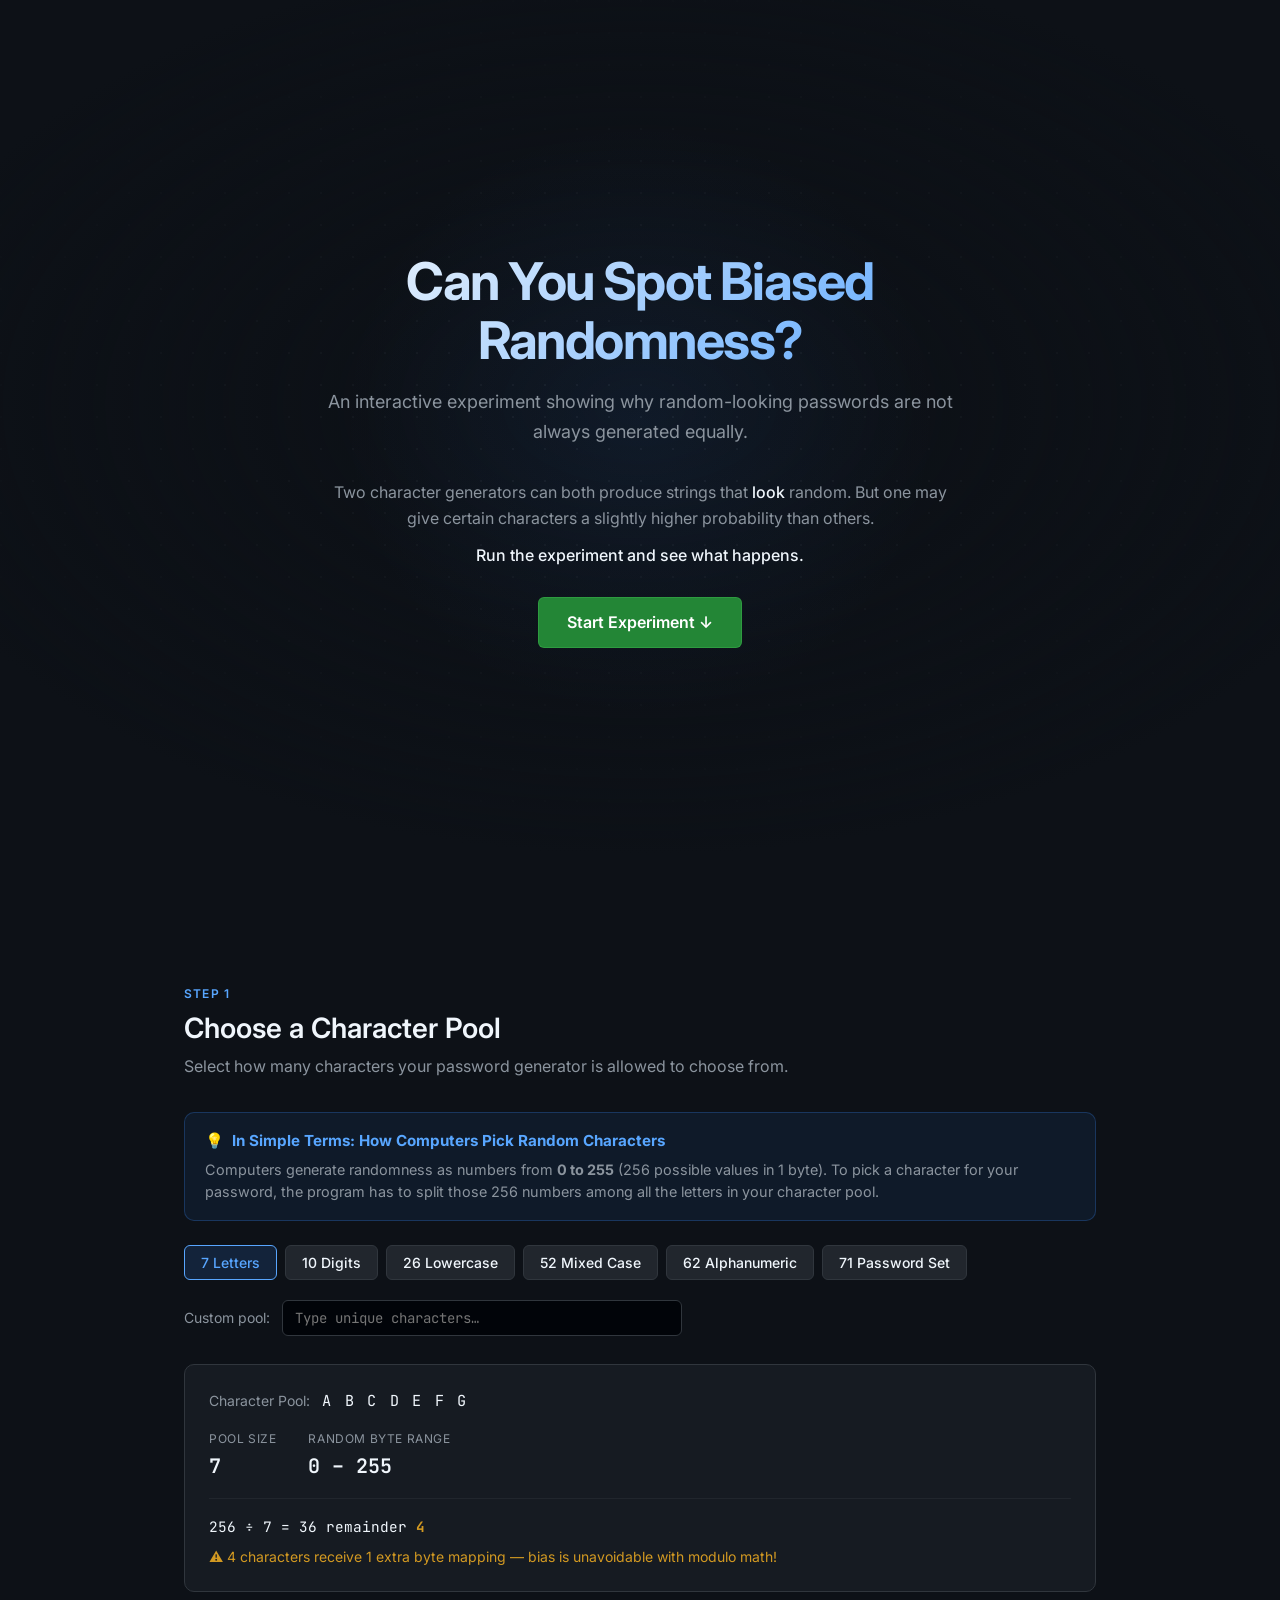
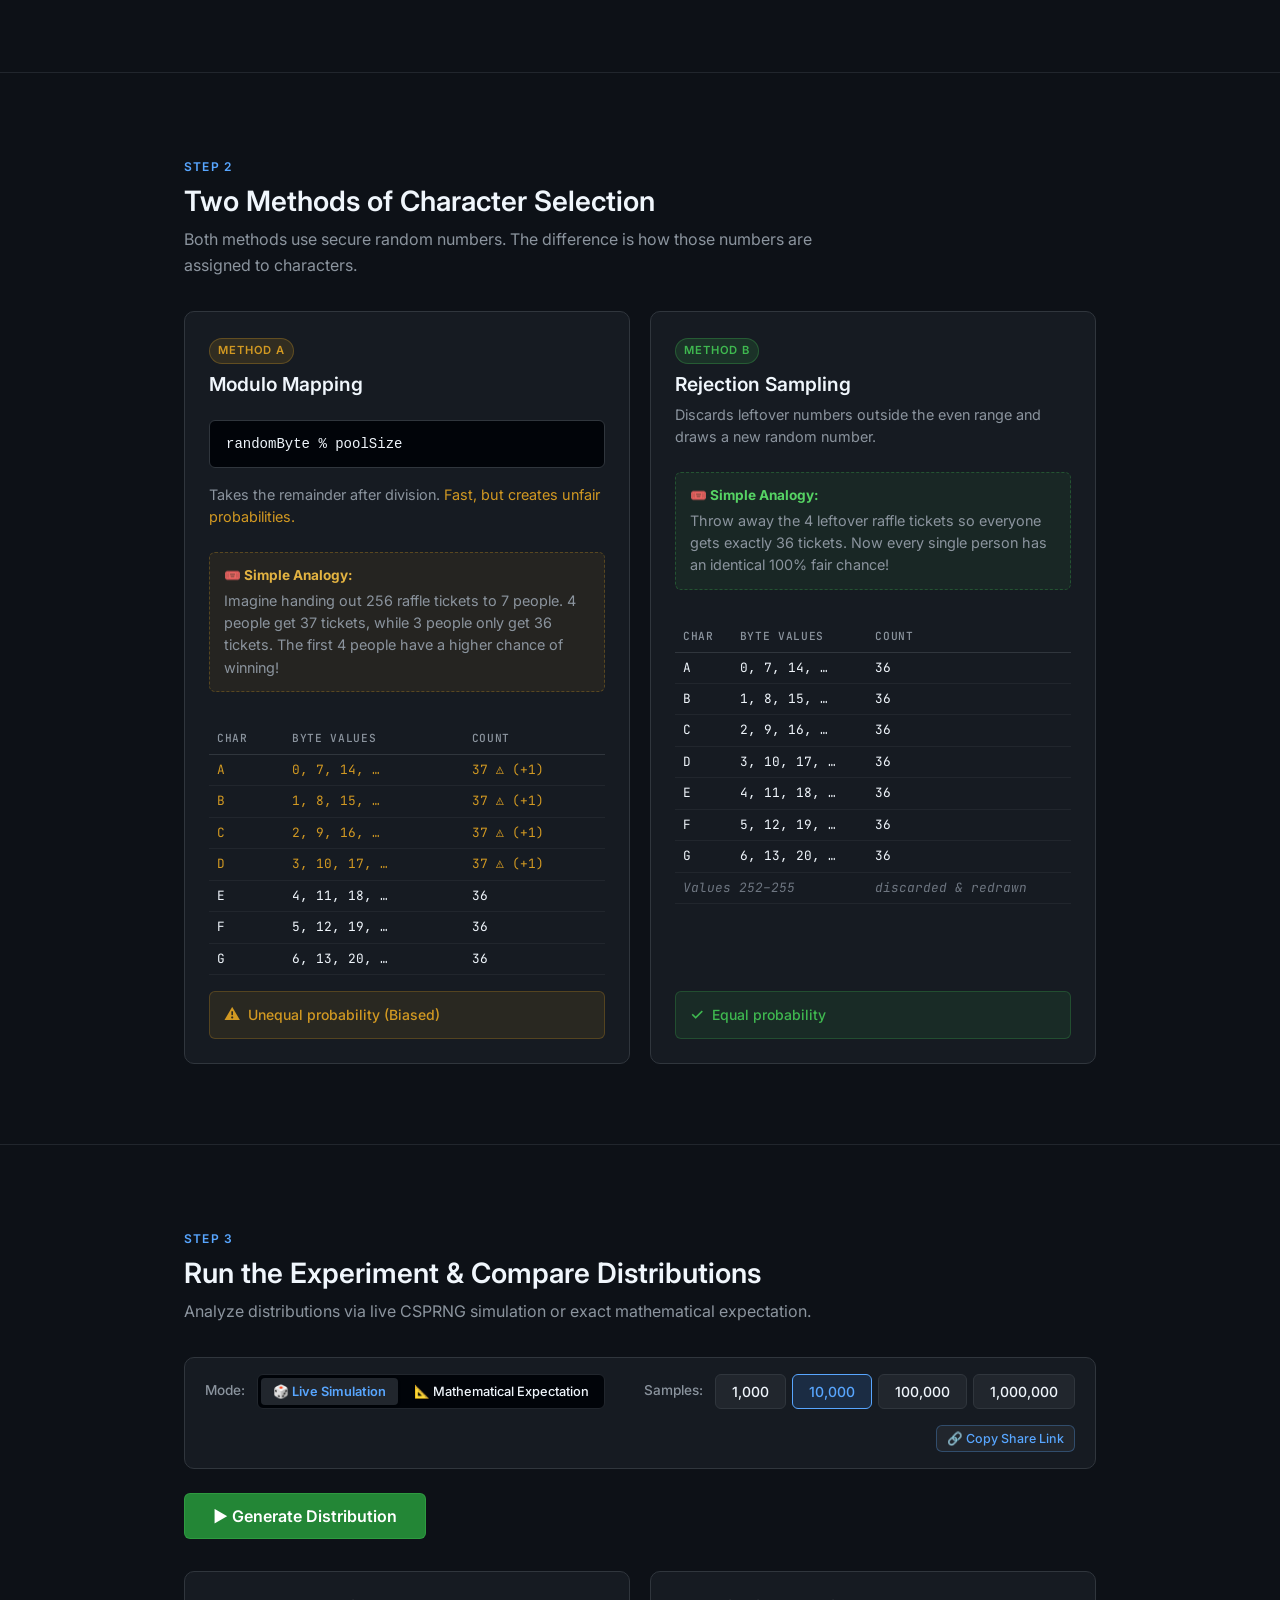
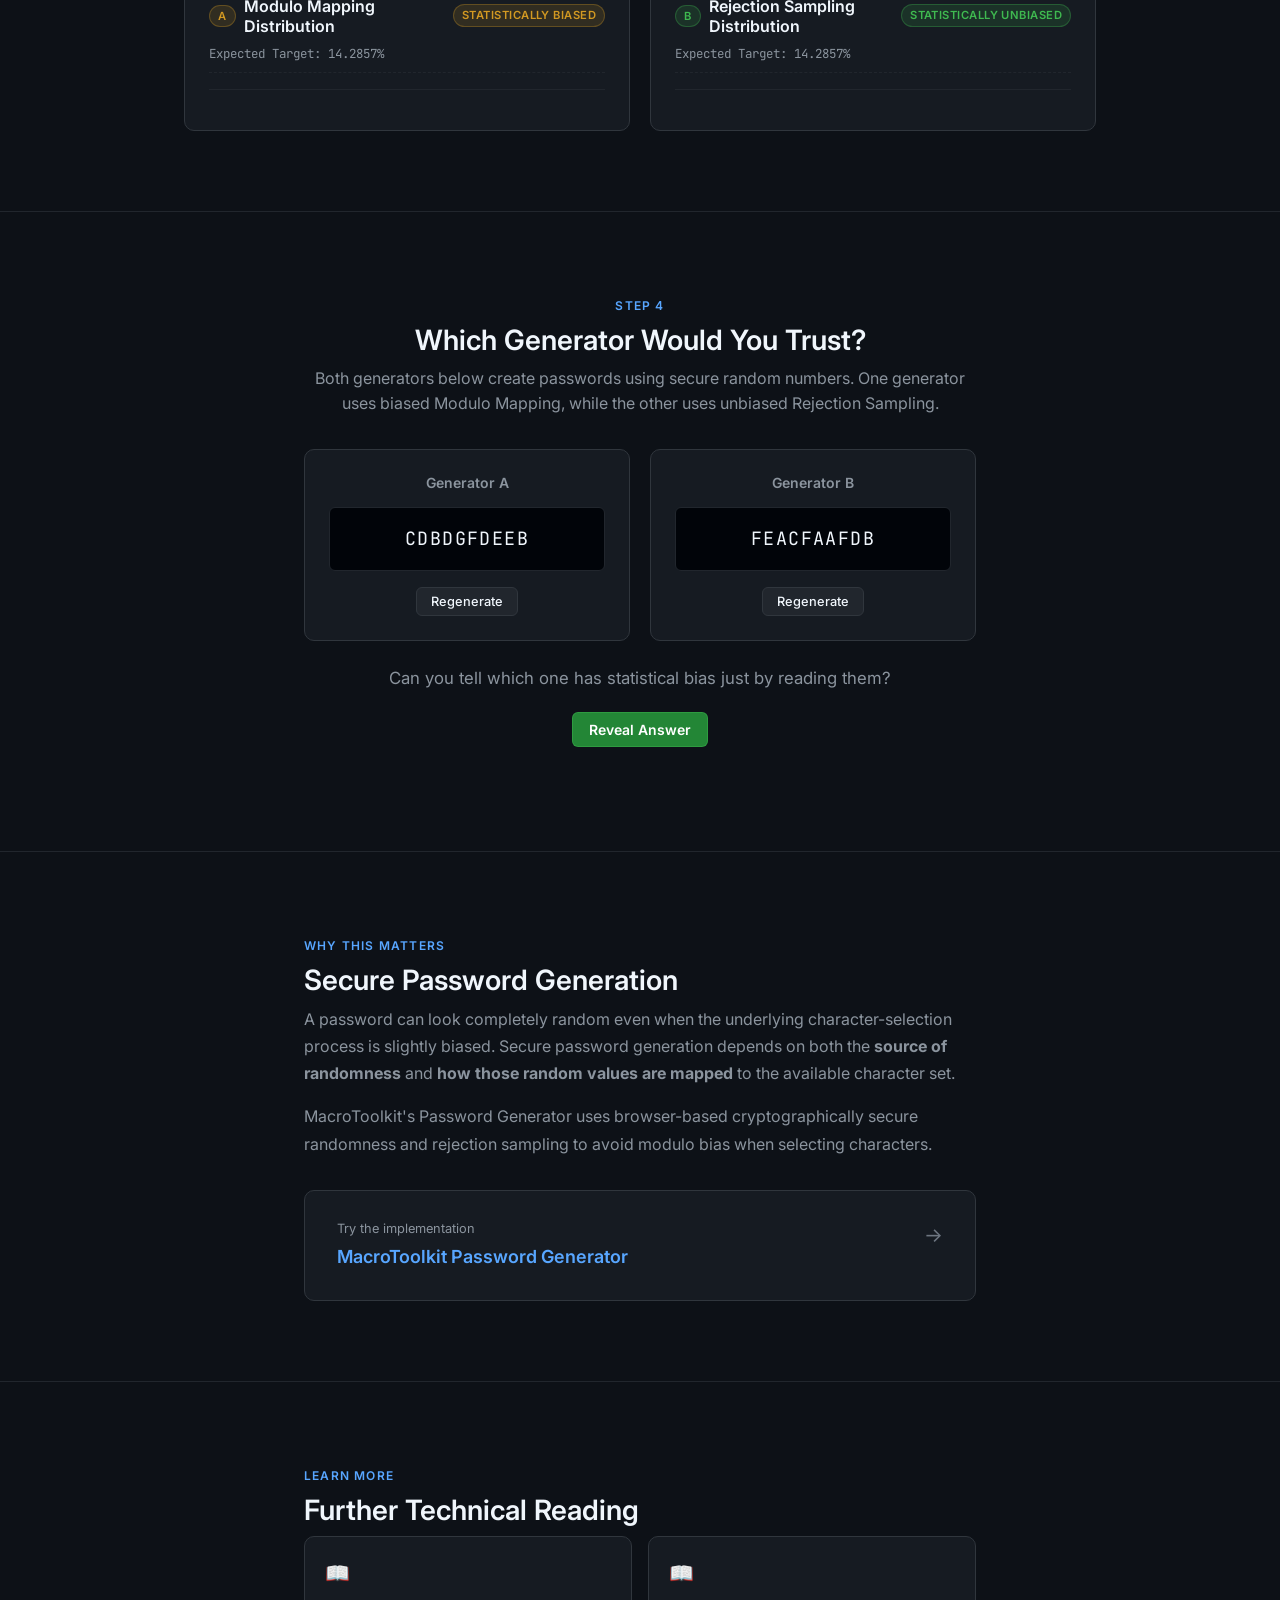
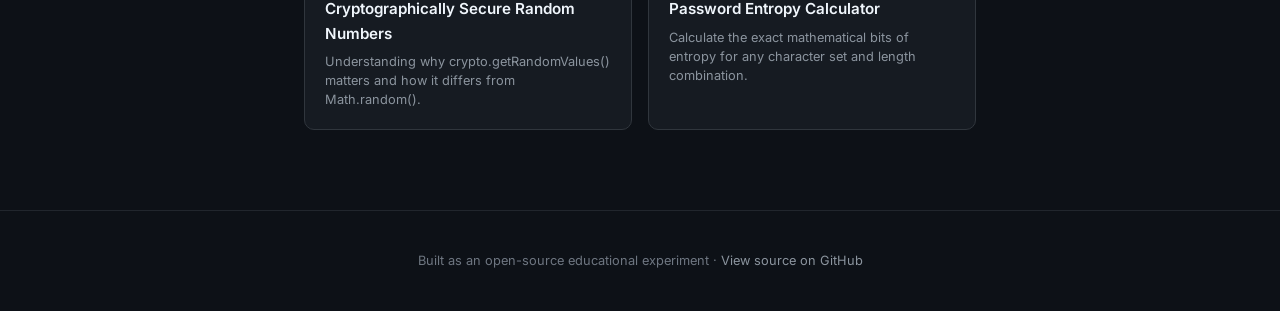
==== commit 594abe75: "Add theoretical distribution mode, shareable URLs, mathematical breakdown callout, and updated Chi-s" ====
--- a/index.html
+++ b/index.html
@@ -196,17 +196,32 @@
   <section id="experiment" class="section experiment-section">
     <div class="container">
       <span class="section-label">Step 3</span>
-      <h2>Run the Experiment</h2>
-      <p class="section-desc">Generate thousands of random characters and see if the distributions stay fair or show bias.</p>
-
-      <div class="sample-controls">
-        <span class="label">Number of samples:</span>
-        <div class="sample-buttons" id="sample-buttons">
-          <button class="btn btn-preset" data-count="1000" id="sample-1k">1,000</button>
-          <button class="btn btn-preset active" data-count="10000" id="sample-10k">10,000</button>
-          <button class="btn btn-preset" data-count="100000" id="sample-100k">100,000</button>
-          <button class="btn btn-preset" data-count="1000000" id="sample-1m">1,000,000</button>
-        </div>
+      <h2>Run the Experiment & Compare Distributions</h2>
+      <p class="section-desc">Analyze distributions via live CSPRNG simulation or exact mathematical expectation.</p>
+
+      <!-- Mode Selector & Share Controls -->
+      <div class="experiment-toolbar">
+        <div class="mode-toggle-group">
+          <span class="toolbar-label">Mode:</span>
+          <div class="btn-group" id="mode-buttons">
+            <button class="btn btn-preset active" data-mode="simulation" id="mode-simulation">🎲 Live Simulation</button>
+            <button class="btn btn-preset" data-mode="theoretical" id="mode-theoretical">📐 Mathematical Expectation</button>
+          </div>
+        </div>
+
+        <div class="sample-controls" id="simulation-controls">
+          <span class="toolbar-label">Samples:</span>
+          <div class="sample-buttons" id="sample-buttons">
+            <button class="btn btn-preset" data-count="1000" id="sample-1k">1,000</button>
+            <button class="btn btn-preset active" data-count="10000" id="sample-10k">10,000</button>
+            <button class="btn btn-preset" data-count="100000" id="sample-100k">100,000</button>
+            <button class="btn btn-preset" data-count="1000000" id="sample-1m">1,000,000</button>
+          </div>
+        </div>
+
+        <button class="btn btn-secondary btn-sm share-btn" id="share-link-btn" title="Copy shareable link for this exact experiment configuration">
+          <span id="share-btn-text">🔗 Copy Share Link</span>
+        </button>
       </div>
 
       <button class="btn btn-primary btn-lg" id="run-experiment-btn">
@@ -218,19 +233,41 @@
         <span class="progress-text" id="progress-text">Generating…</span>
       </div>
 
+      <!-- Results Grid -->
       <div class="results-grid" id="results-grid" hidden>
         <!-- Modulo Results -->
         <div class="result-card">
-          <h3><span class="method-badge badge-biased">A</span> Modulo Mapping Distribution</h3>
+          <div class="result-card-header">
+            <h3><span class="method-badge badge-biased">A</span> Modulo Mapping Distribution</h3>
+            <span class="badge-status badge-status-biased" id="modulo-status-badge">Statistically Biased</span>
+          </div>
+          <div class="target-probability" id="modulo-target-prob">Expected Target: 14.2857%</div>
           <div class="chart-container" id="modulo-chart"></div>
           <div class="stats-summary" id="modulo-stats"></div>
         </div>
+
         <!-- Rejection Results -->
         <div class="result-card">
-          <h3><span class="method-badge badge-unbiased">B</span> Rejection Sampling Distribution</h3>
+          <div class="result-card-header">
+            <h3><span class="method-badge badge-unbiased">B</span> Rejection Sampling Distribution</h3>
+            <span class="badge-status badge-status-unbiased" id="rejection-status-badge">Statistically Unbiased</span>
+          </div>
+          <div class="target-probability" id="rejection-target-prob">Expected Target: 14.2857%</div>
           <div class="chart-container" id="rejection-chart"></div>
           <div class="stats-summary" id="rejection-stats"></div>
         </div>
+      </div>
+
+      <!-- Mathematical Reason Card -->
+      <div class="math-reason-card" id="math-reason-card" hidden>
+        <div class="math-reason-header">
+          <span class="math-reason-icon">📐</span>
+          <div>
+            <h3>The Mathematical Reason for Modulo Bias</h3>
+            <p class="math-reason-sub">Distinguishing algorithmic bias from natural random sampling noise</p>
+          </div>
+        </div>
+        <div class="math-reason-body" id="math-reason-body"></div>
       </div>
 
       <!-- Comprehensive Terms & Results Explainer -->
@@ -242,21 +279,21 @@
         <div class="terms-grid">
           <div class="term-item">
             <span class="term-title">📊 Chi-Squared (χ²) Statistic</span>
-            <p>A formula that measures <strong>total unfairness</strong>. A score near <strong>0</strong> means every letter appeared equally. Higher numbers mean heavy mathematical bias!</p>
+            <p>Chi-squared (χ²) measures how far the observed distribution differs from the expected distribution. Larger values indicate a larger deviation, although the sample size must also be considered when interpreting the result.</p>
           </div>
           <div class="term-item">
             <span class="term-title">🎯 Expected %</span>
-            <p>The <strong>perfect target percentage</strong> if every character had an exact equal chance (e.g. 100% ÷ 7 characters = <strong>14.29%</strong> each).</p>
+            <p>The exact theoretical target percentage ($100\% \div \text{pool size}$) each character would receive in a perfectly uniform distribution.</p>
           </div>
           <div class="term-item">
             <span class="term-title">📈 Max Deviation</span>
-            <p>The <strong>biggest gap</strong> between a character's actual percentage and its expected fair percentage.</p>
+            <p>The single largest difference between a character's actual percentage and its expected fair target percentage.</p>
           </div>
           <div class="term-item">
-            <span class="term-title">🎨 Bar Colors Legend</span>
+            <span class="term-title">🎨 Bar Colors & Legend</span>
             <div class="legend-pills">
-              <span class="pill pill-gold">🟡 Gold: Picked TOO OFTEN (Got extra byte mappings)</span>
-              <span class="pill pill-red">🔴 Red: Picked TOO RARELY (Got fewer byte mappings)</span>
+              <span class="pill pill-gold">🟡 Gold: Picked TOO OFTEN (Received extra byte mappings)</span>
+              <span class="pill pill-red">🔴 Red: Picked TOO RARELY (Received fewer byte mappings)</span>
               <span class="pill pill-green">🟢 Green: Picked with FAIR, uniform probability</span>
             </div>
           </div>
--- a/styles.css
+++ b/styles.css
@@ -170,6 +170,11 @@
   font-size: 1rem;
 }
 
+.btn-sm {
+  padding: 5px 10px;
+  font-size: 0.78rem;
+}
+
 .btn-preset.active {
   background: rgba(56, 139, 253, 0.15);
   border-color: var(--accent-blue);
@@ -654,23 +659,71 @@
 /* ==========================================
    SECTION 4: EXPERIMENT
    ========================================== */
-.sample-controls {
+.experiment-toolbar {
   display: flex;
   align-items: center;
+  justify-content: space-between;
   gap: 16px;
   flex-wrap: wrap;
+  background: var(--bg-secondary);
+  border: 1px solid var(--border-default);
+  border-radius: var(--radius-md);
+  padding: 16px 20px;
   margin-bottom: 24px;
 }
 
-.sample-controls .label {
-  font-size: 0.875rem;
-  color: var(--text-secondary);
+.mode-toggle-group, .sample-controls {
+  display: flex;
+  align-items: center;
+  gap: 12px;
+}
+
+.toolbar-label {
+  font-size: 0.85rem;
+  font-weight: 500;
+  color: var(--text-secondary);
+  white-space: nowrap;
+}
+
+.btn-group {
+  display: flex;
+  gap: 4px;
+  background: var(--bg-inset);
+  padding: 3px;
+  border-radius: var(--radius-sm);
+  border: 1px solid var(--border-muted);
+}
+
+.btn-group .btn {
+  border: none;
+  background: transparent;
+  padding: 6px 12px;
+  font-size: 0.8rem;
+  border-radius: 4px;
+}
+
+.btn-group .btn.active {
+  background: var(--bg-tertiary);
+  color: var(--accent-blue);
+  font-weight: 600;
+  box-shadow: 0 1px 3px rgba(0,0,0,0.2);
 }
 
 .sample-buttons {
   display: flex;
-  gap: 8px;
+  gap: 6px;
   flex-wrap: wrap;
+}
+
+.share-btn {
+  margin-left: auto;
+  border-color: rgba(88, 166, 255, 0.3);
+  color: var(--accent-blue);
+}
+
+.share-btn:hover {
+  background: rgba(88, 166, 255, 0.1);
+  border-color: var(--accent-blue);
 }
 
 #run-experiment-btn {
@@ -720,16 +773,54 @@
   padding: 24px;
 }
 
+.result-card-header {
+  display: flex;
+  align-items: center;
+  justify-content: space-between;
+  gap: 12px;
+  margin-bottom: 8px;
+}
+
 .result-card h3 {
   font-size: 1rem;
   font-weight: 600;
-  margin-bottom: 20px;
   display: flex;
   align-items: center;
   gap: 8px;
 }
 
 .result-card h3 .method-badge { margin-bottom: 0; }
+
+.badge-status {
+  font-size: 0.7rem;
+  font-weight: 600;
+  padding: 2px 8px;
+  border-radius: 12px;
+  text-transform: uppercase;
+  letter-spacing: 0.04em;
+  white-space: nowrap;
+}
+
+.badge-status-biased {
+  background: rgba(210, 153, 34, 0.15);
+  color: var(--accent-yellow);
+  border: 1px solid rgba(210, 153, 34, 0.3);
+}
+
+.badge-status-unbiased {
+  background: rgba(63, 185, 80, 0.15);
+  color: var(--accent-green);
+  border: 1px solid rgba(63, 185, 80, 0.3);
+}
+
+.target-probability {
+  font-family: var(--font-mono);
+  font-size: 0.78rem;
+  color: var(--text-secondary);
+  margin-bottom: 16px;
+  padding-bottom: 8px;
+  border-bottom: 1px dashed var(--border-muted);
+}
 
 /* Chart bars */
 .chart-container { margin-bottom: 16px; }
@@ -783,20 +874,10 @@
   background: linear-gradient(90deg, rgba(63,185,80,0.4), rgba(63,185,80,0.6));
 }
 
-.chart-expected-line {
-  position: absolute;
-  top: 0;
-  bottom: 0;
-  width: 2px;
-  background: var(--text-tertiary);
-  z-index: 2;
-  opacity: 0.6;
-}
-
 .chart-value {
   font-family: var(--font-mono);
   font-size: 0.75rem;
-  width: 55px;
+  width: 62px;
   text-align: right;
   flex-shrink: 0;
   color: var(--text-secondary);
@@ -805,7 +886,7 @@
 .chart-deviation {
   font-family: var(--font-mono);
   font-size: 0.7rem;
-  width: 55px;
+  width: 60px;
   text-align: right;
   flex-shrink: 0;
 }
@@ -831,6 +912,79 @@
   font-family: var(--font-mono);
   font-size: 1rem;
   font-weight: 600;
+}
+
+/* Mathematical Reason Card */
+.math-reason-card {
+  margin-top: 24px;
+  background: var(--bg-secondary);
+  border: 1px solid var(--border-default);
+  border-left: 4px solid var(--accent-yellow);
+  border-radius: var(--radius-md);
+  padding: 24px;
+  animation: fadeInUp 0.4s ease forwards;
+}
+
+.math-reason-header {
+  display: flex;
+  align-items: flex-start;
+  gap: 12px;
+  margin-bottom: 16px;
+}
+
+.math-reason-icon { font-size: 1.5rem; line-height: 1; }
+
+.math-reason-header h3 {
+  font-size: 1.1rem;
+  font-weight: 600;
+  color: var(--text-primary);
+  margin-bottom: 2px;
+}
+
+.math-reason-sub {
+  font-size: 0.85rem;
+  color: var(--text-secondary);
+  margin-bottom: 0;
+}
+
+.math-reason-body {
+  font-size: 0.9rem;
+  color: var(--text-secondary);
+  line-height: 1.6;
+}
+
+.math-table {
+  width: 100%;
+  border-collapse: collapse;
+  font-family: var(--font-mono);
+  font-size: 0.85rem;
+  margin: 14px 0;
+}
+
+.math-table th, .math-table td {
+  padding: 8px 12px;
+  text-align: left;
+  border-bottom: 1px solid var(--border-muted);
+}
+
+.math-table th {
+  color: var(--text-secondary);
+  font-size: 0.75rem;
+  text-transform: uppercase;
+  letter-spacing: 0.05em;
+  background: var(--bg-inset);
+}
+
+.math-table tr.row-over td { color: var(--accent-yellow); font-weight: 500; }
+.math-table tr.row-normal td { color: var(--accent-green); }
+
+.math-highlight-box {
+  background: var(--bg-inset);
+  border: 1px solid var(--border-muted);
+  border-radius: var(--radius-sm);
+  padding: 12px 16px;
+  margin-top: 14px;
+  font-size: 0.875rem;
 }
 
 /* ==========================================
@@ -1067,8 +1221,11 @@
   .generators-grid { grid-template-columns: 1fr; }
   .reading-cards { grid-template-columns: 1fr; }
 
+  .experiment-toolbar { flex-direction: column; align-items: stretch; }
+  .mode-toggle-group, .sample-controls { flex-direction: column; align-items: stretch; }
+  .share-btn { margin-left: 0; width: 100%; justify-content: center; }
+
   .pool-stats { flex-direction: column; gap: 12px; }
-  .sample-controls { flex-direction: column; align-items: flex-start; }
 
   .stats-summary { grid-template-columns: 1fr; gap: 8px; }
 
@@ -1076,7 +1233,7 @@
   .custom-pool-container input { max-width: 100%; }
 
   .chart-bar-row { gap: 4px; }
-  .chart-value { width: 48px; font-size: 0.7rem; }
+  .chart-value { width: 52px; font-size: 0.7rem; }
   .chart-deviation { width: 48px; font-size: 0.65rem; }
 }
 
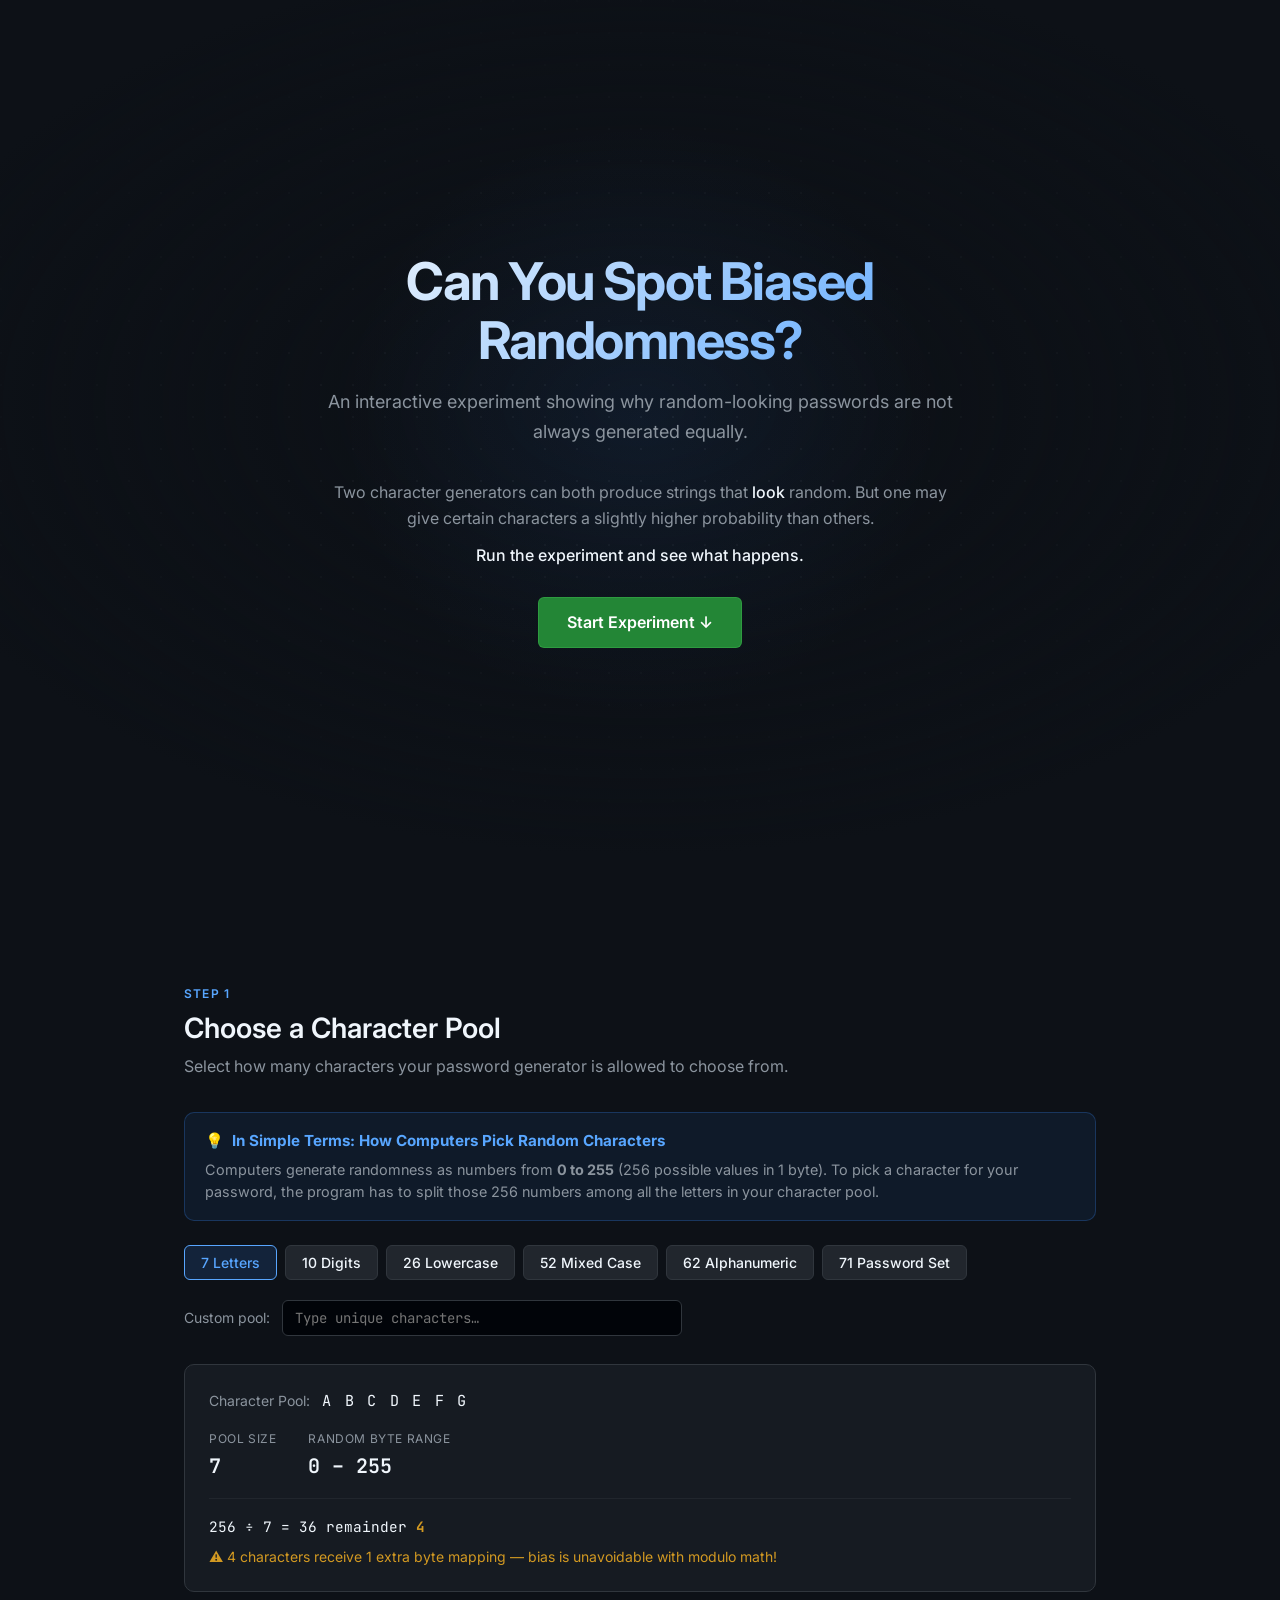
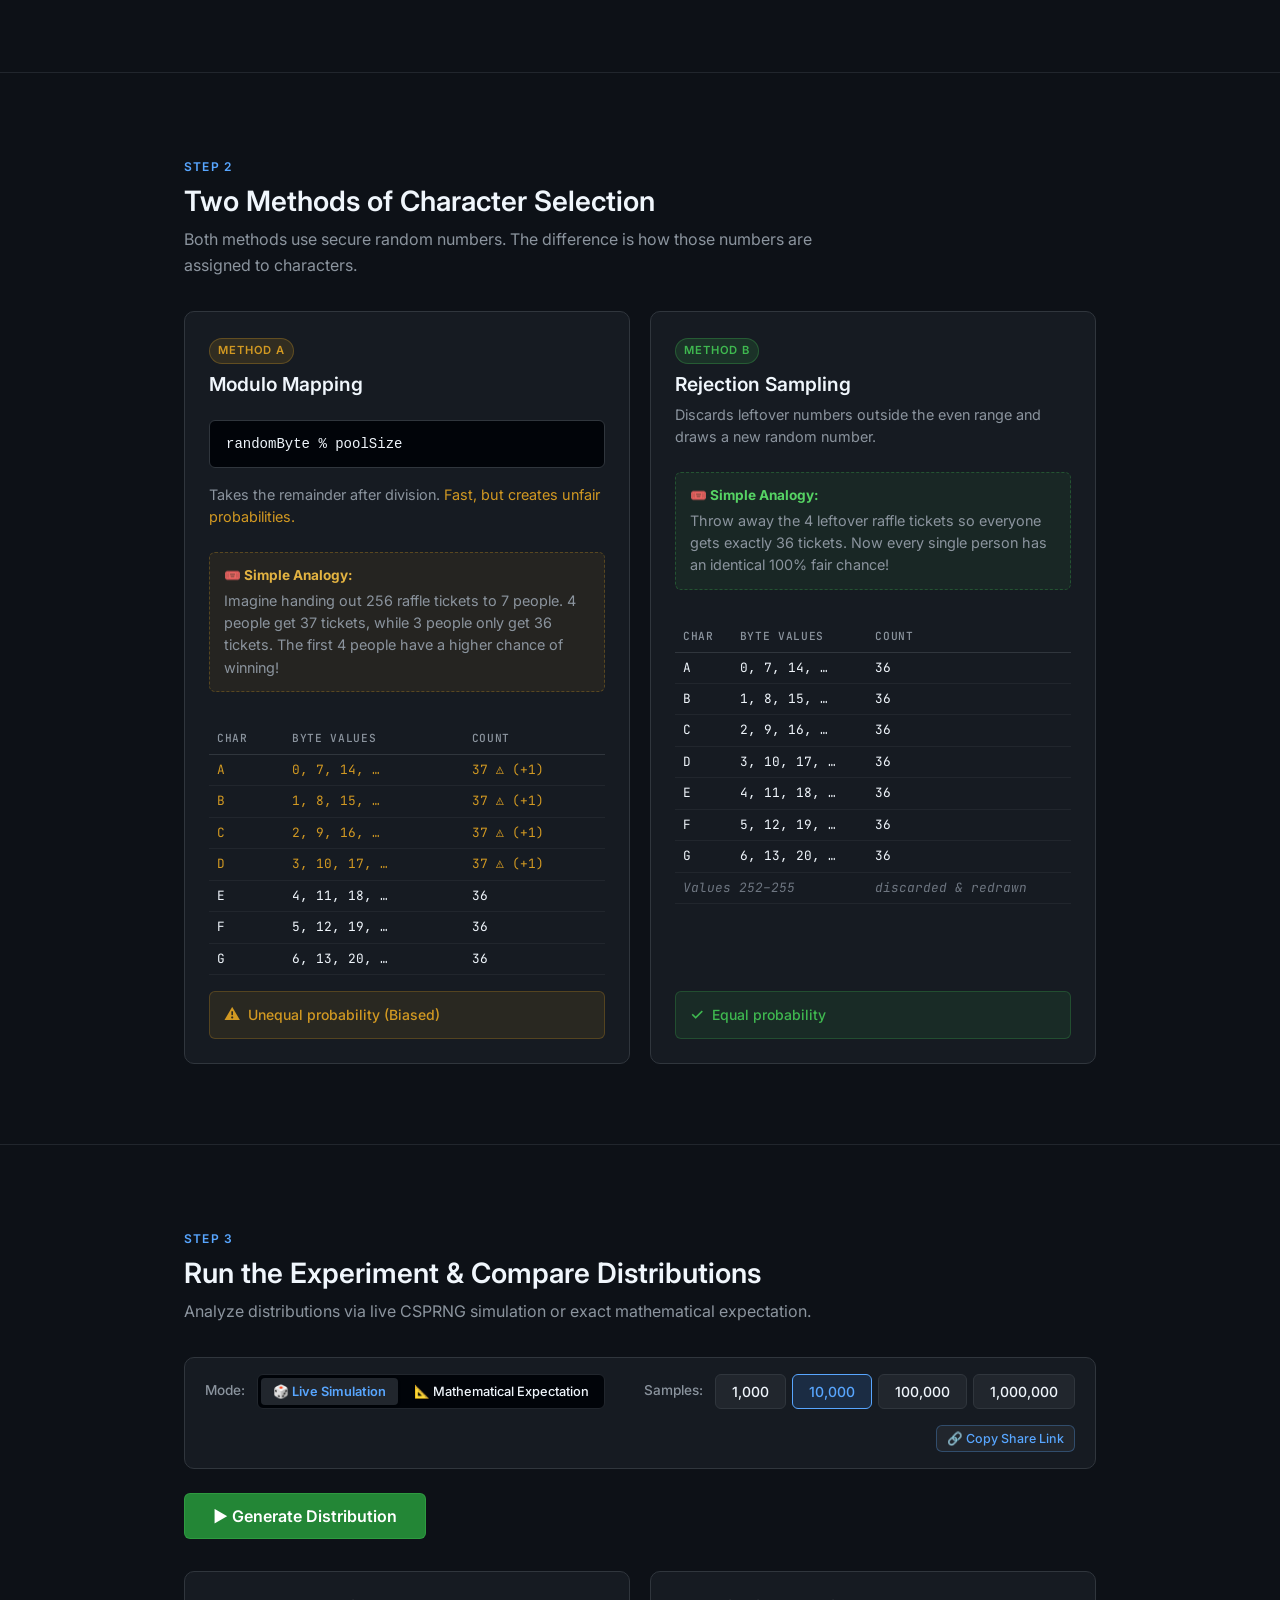
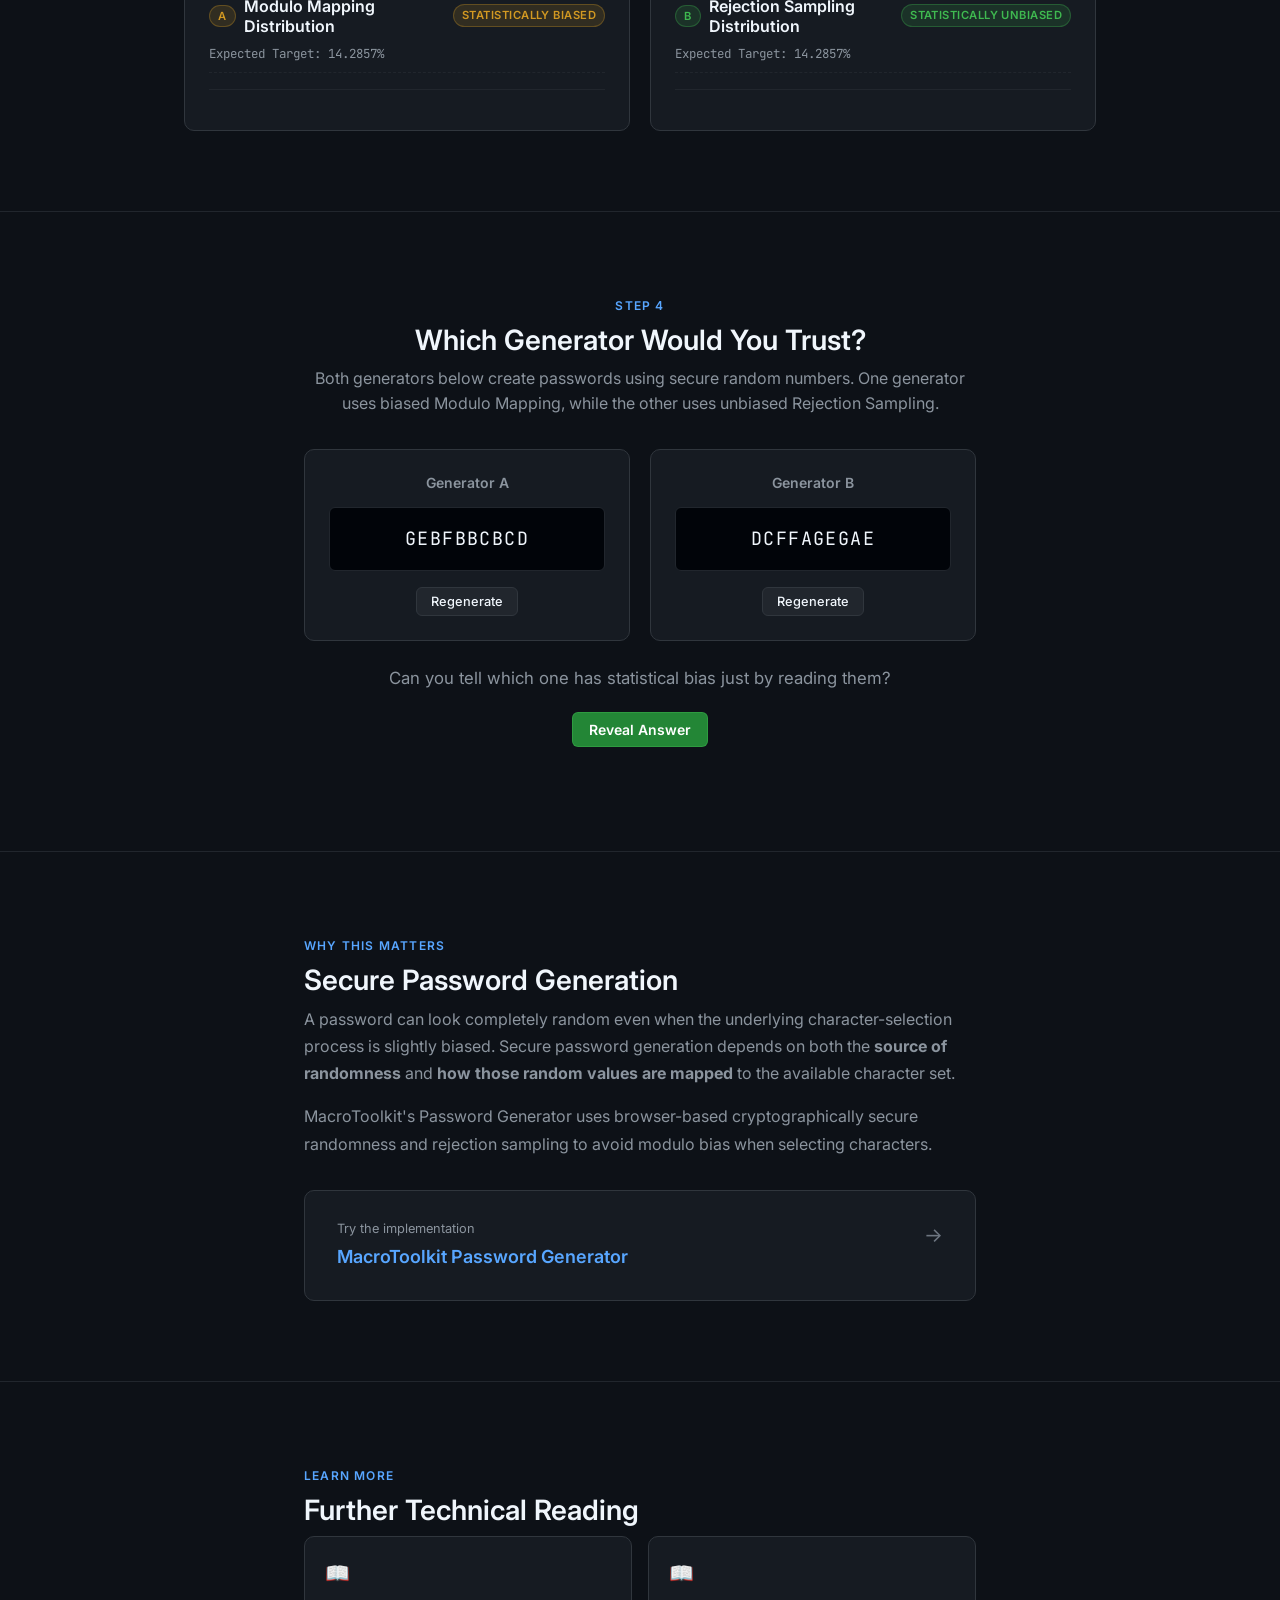
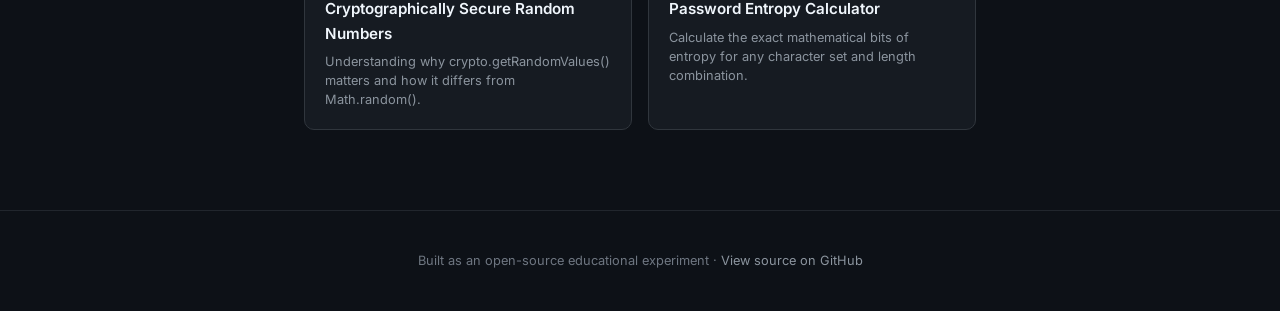
==== commit 62cb61c6: "Add GSC verification meta tag to index.html and .nojekyll file" ====
--- a/index.html
+++ b/index.html
@@ -3,6 +3,7 @@
 <head>
   <meta charset="UTF-8">
   <meta name="viewport" content="width=device-width, initial-scale=1.0">
+  <meta name="google-site-verification" content="google0c59b1ebf0241c76">
   <title>The Password Randomness Lab: Modulo Bias and Rejection Sampling Explained</title>
   <meta name="description" content="An interactive experiment demonstrating how modulo bias creates unequal character probabilities in password generators, and how rejection sampling eliminates it. Run simulations in your browser.">
   <meta property="og:title" content="The Password Randomness Lab: Modulo Bias and Rejection Sampling Explained">
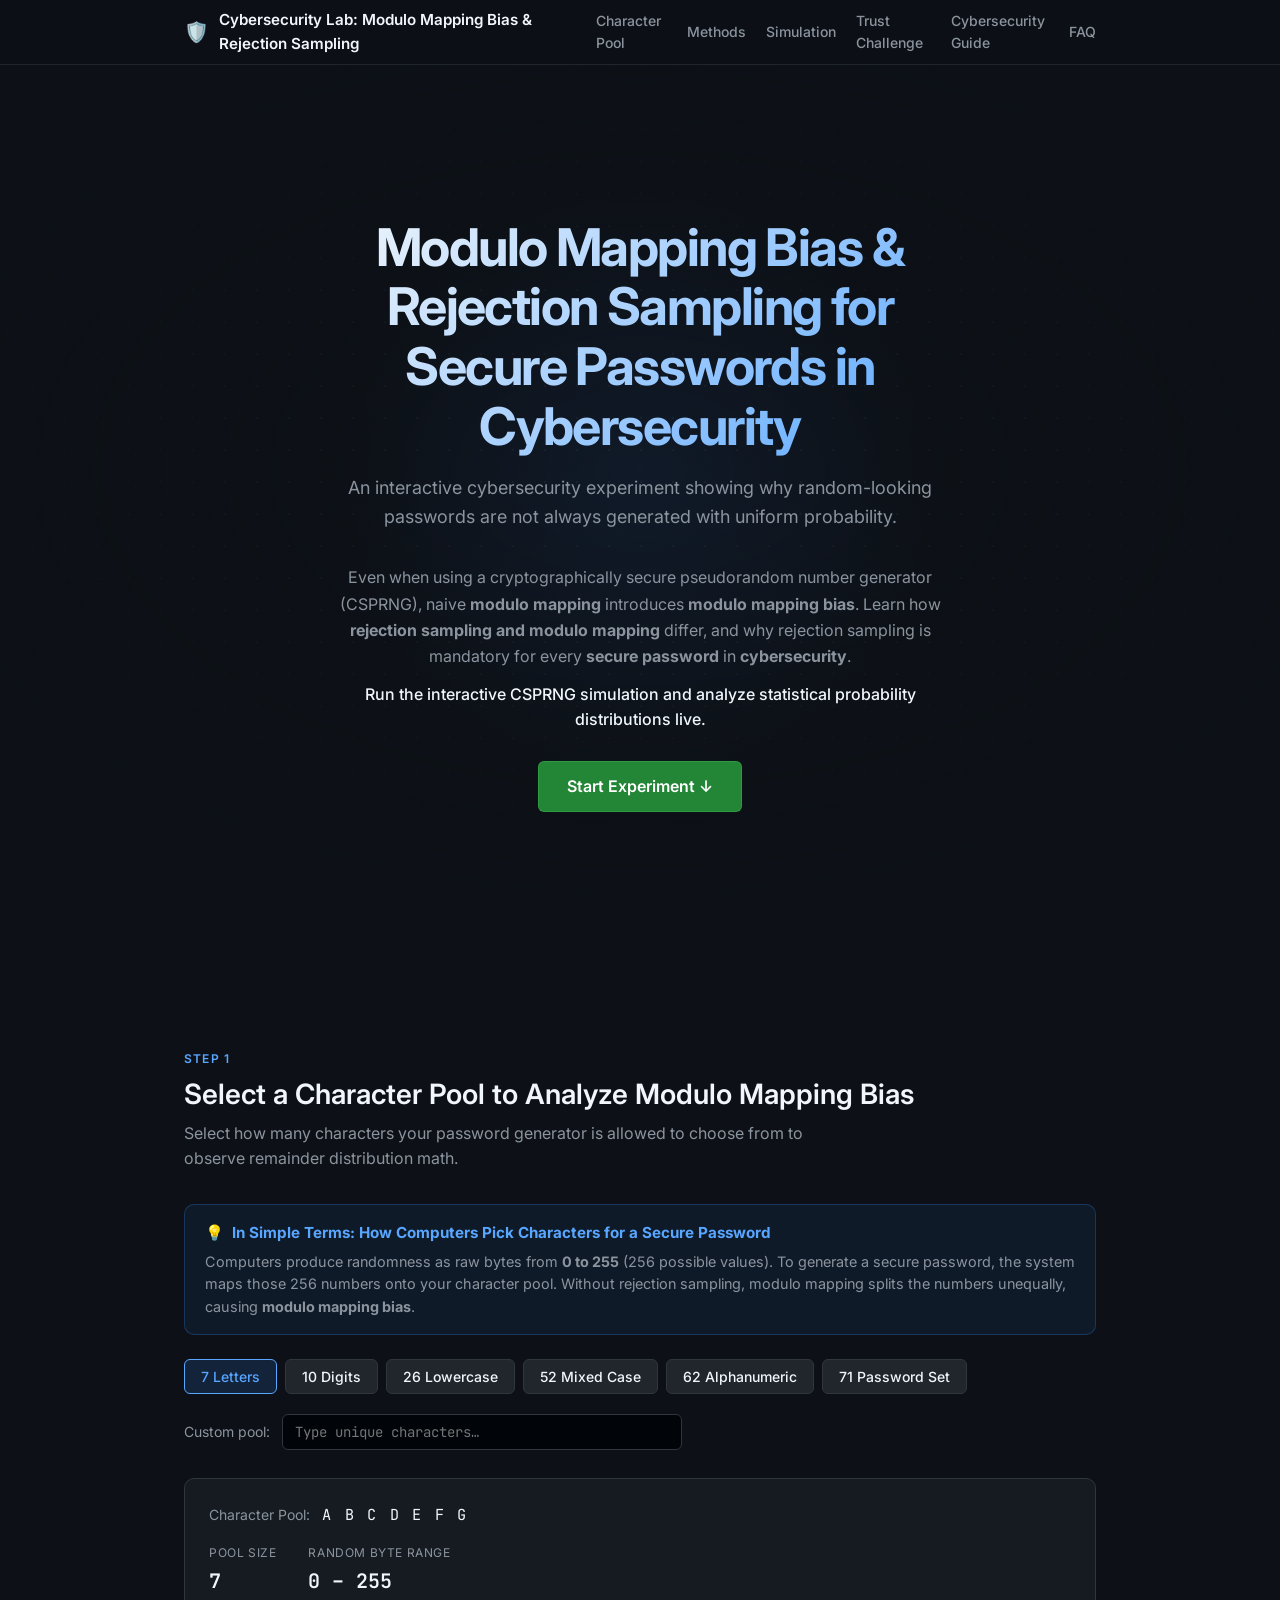
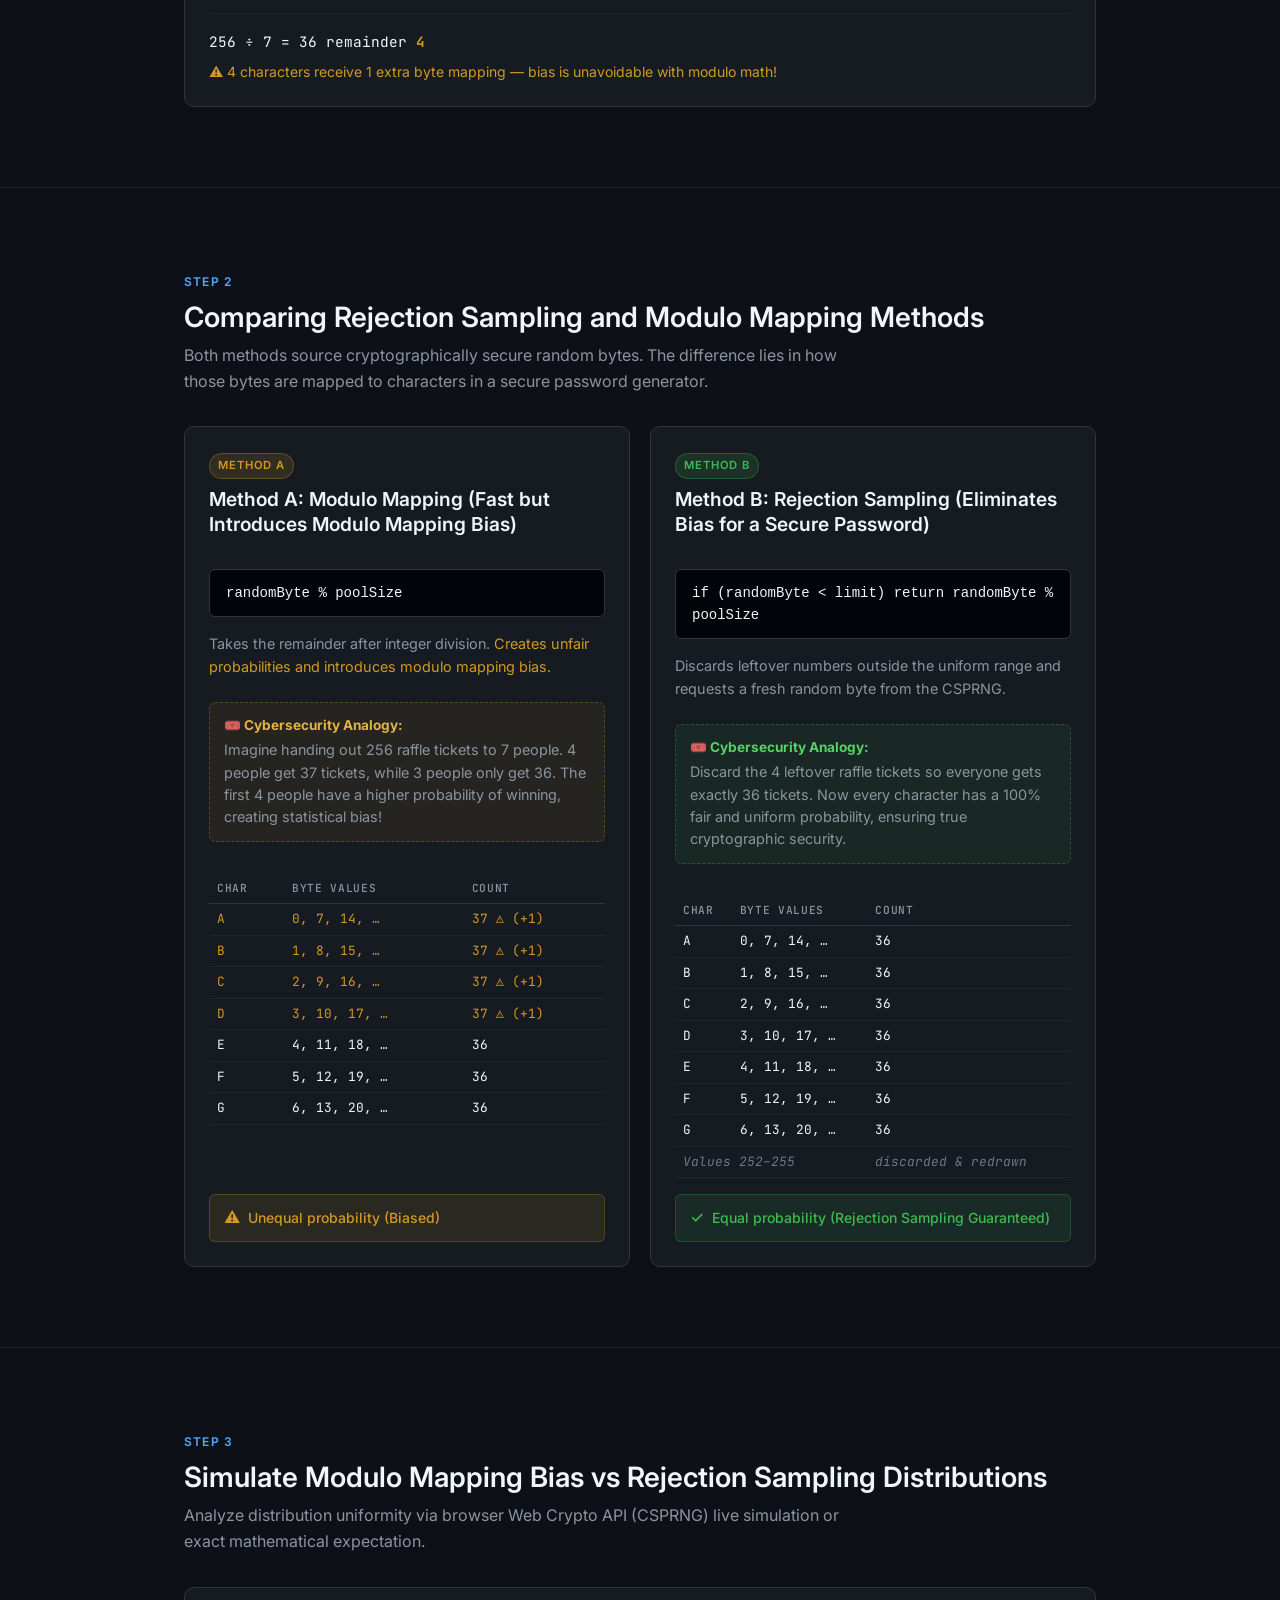
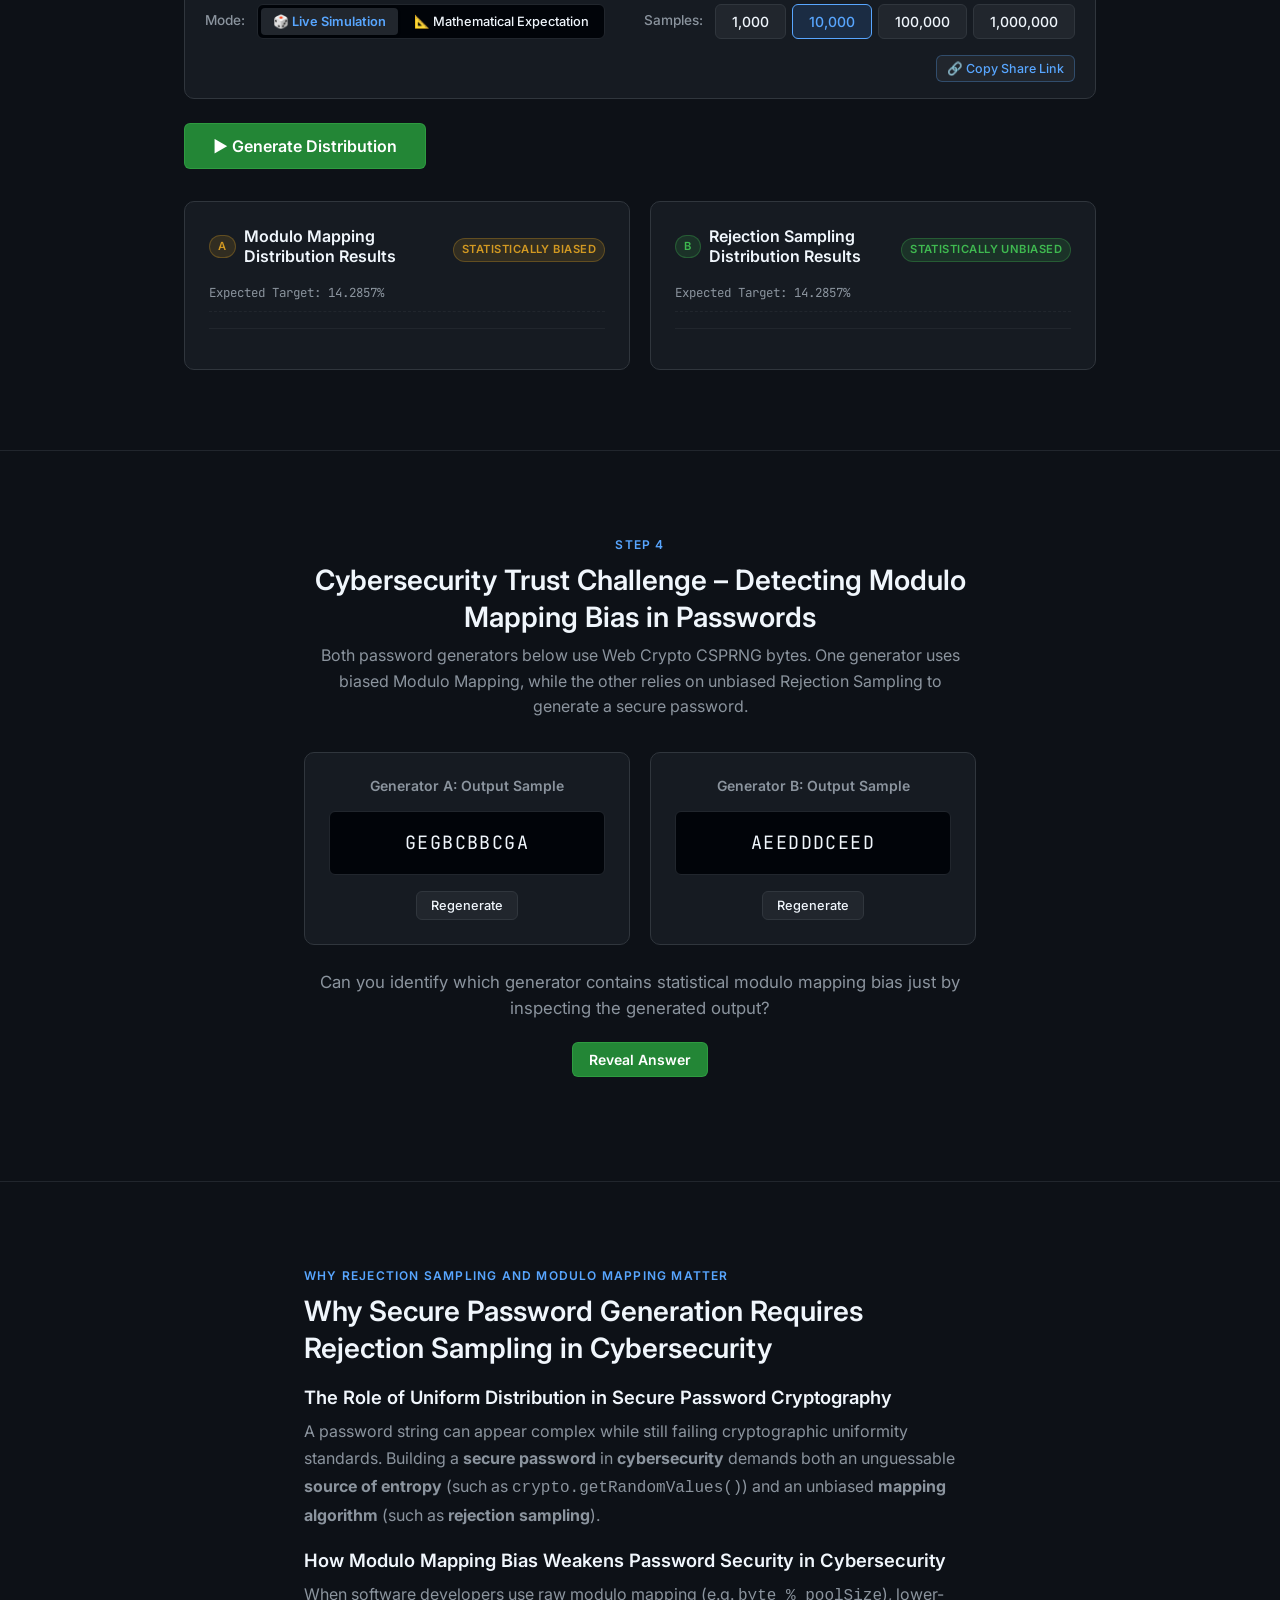
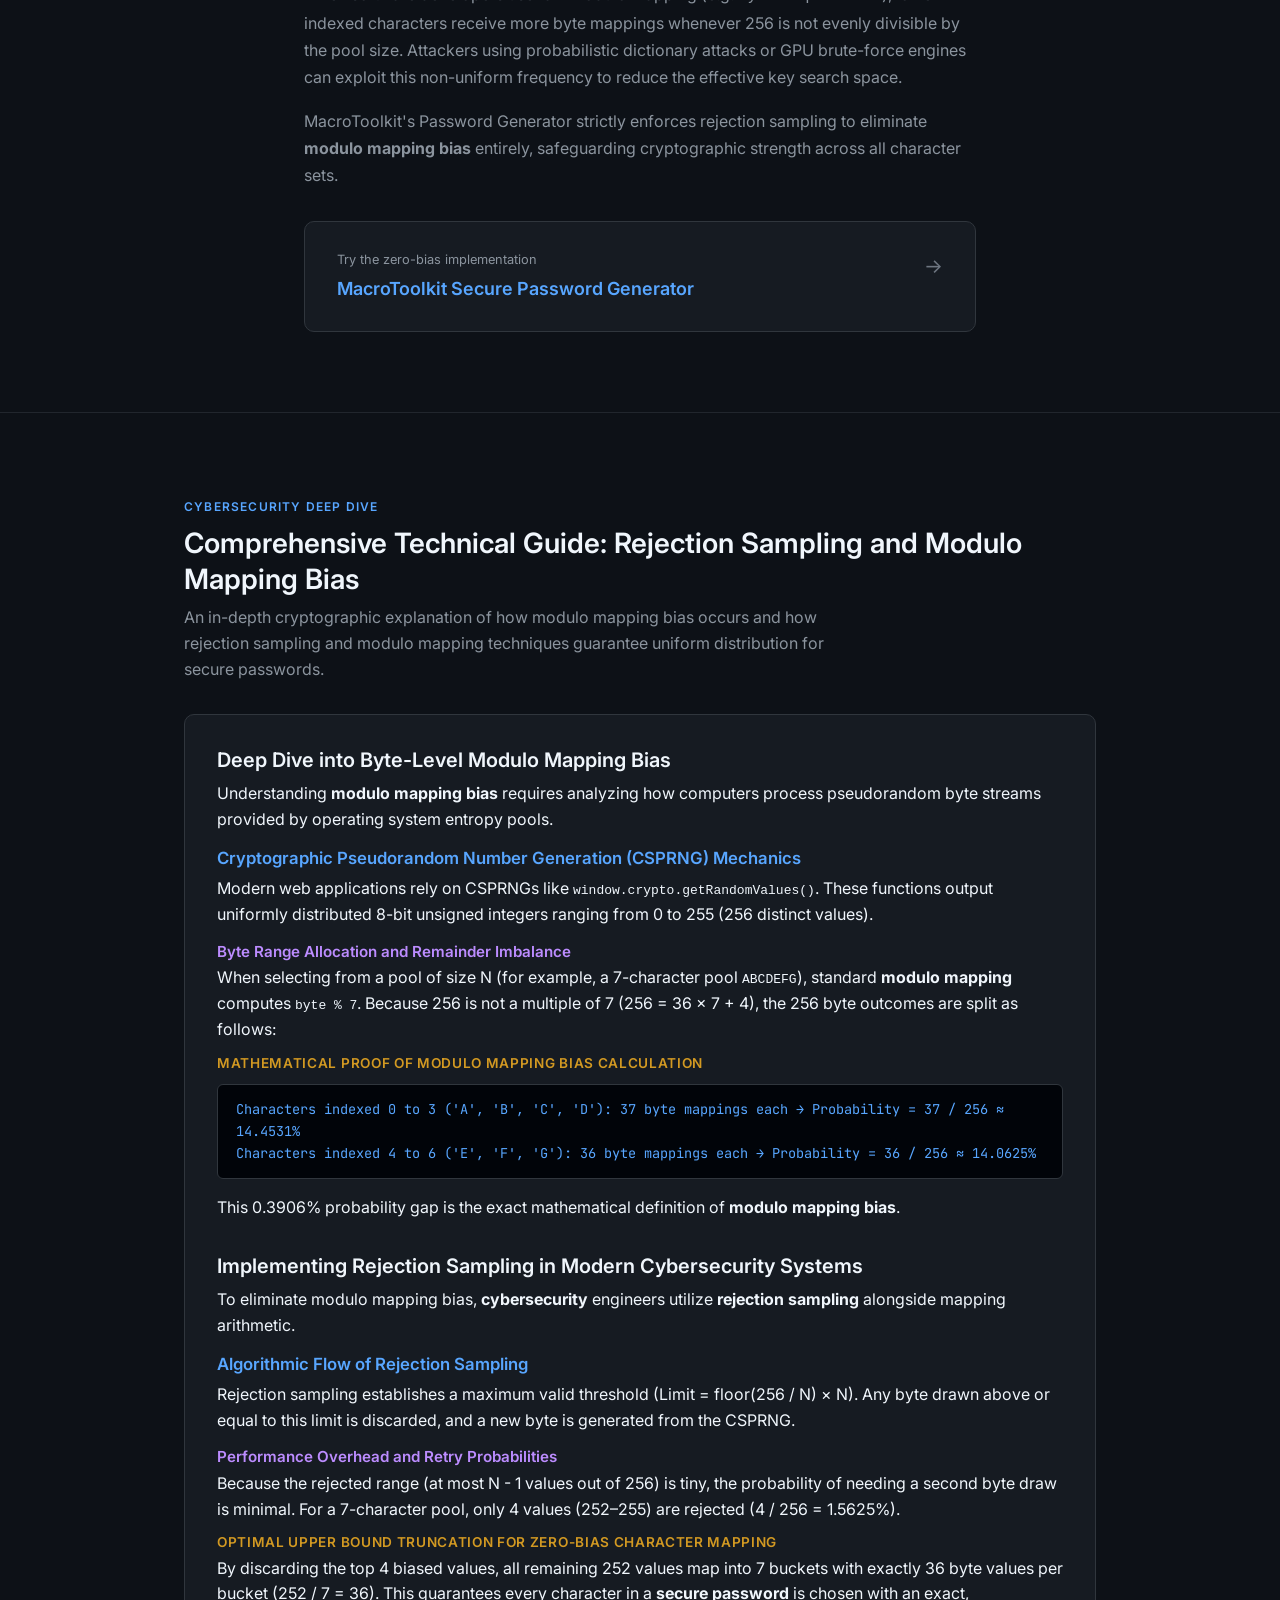
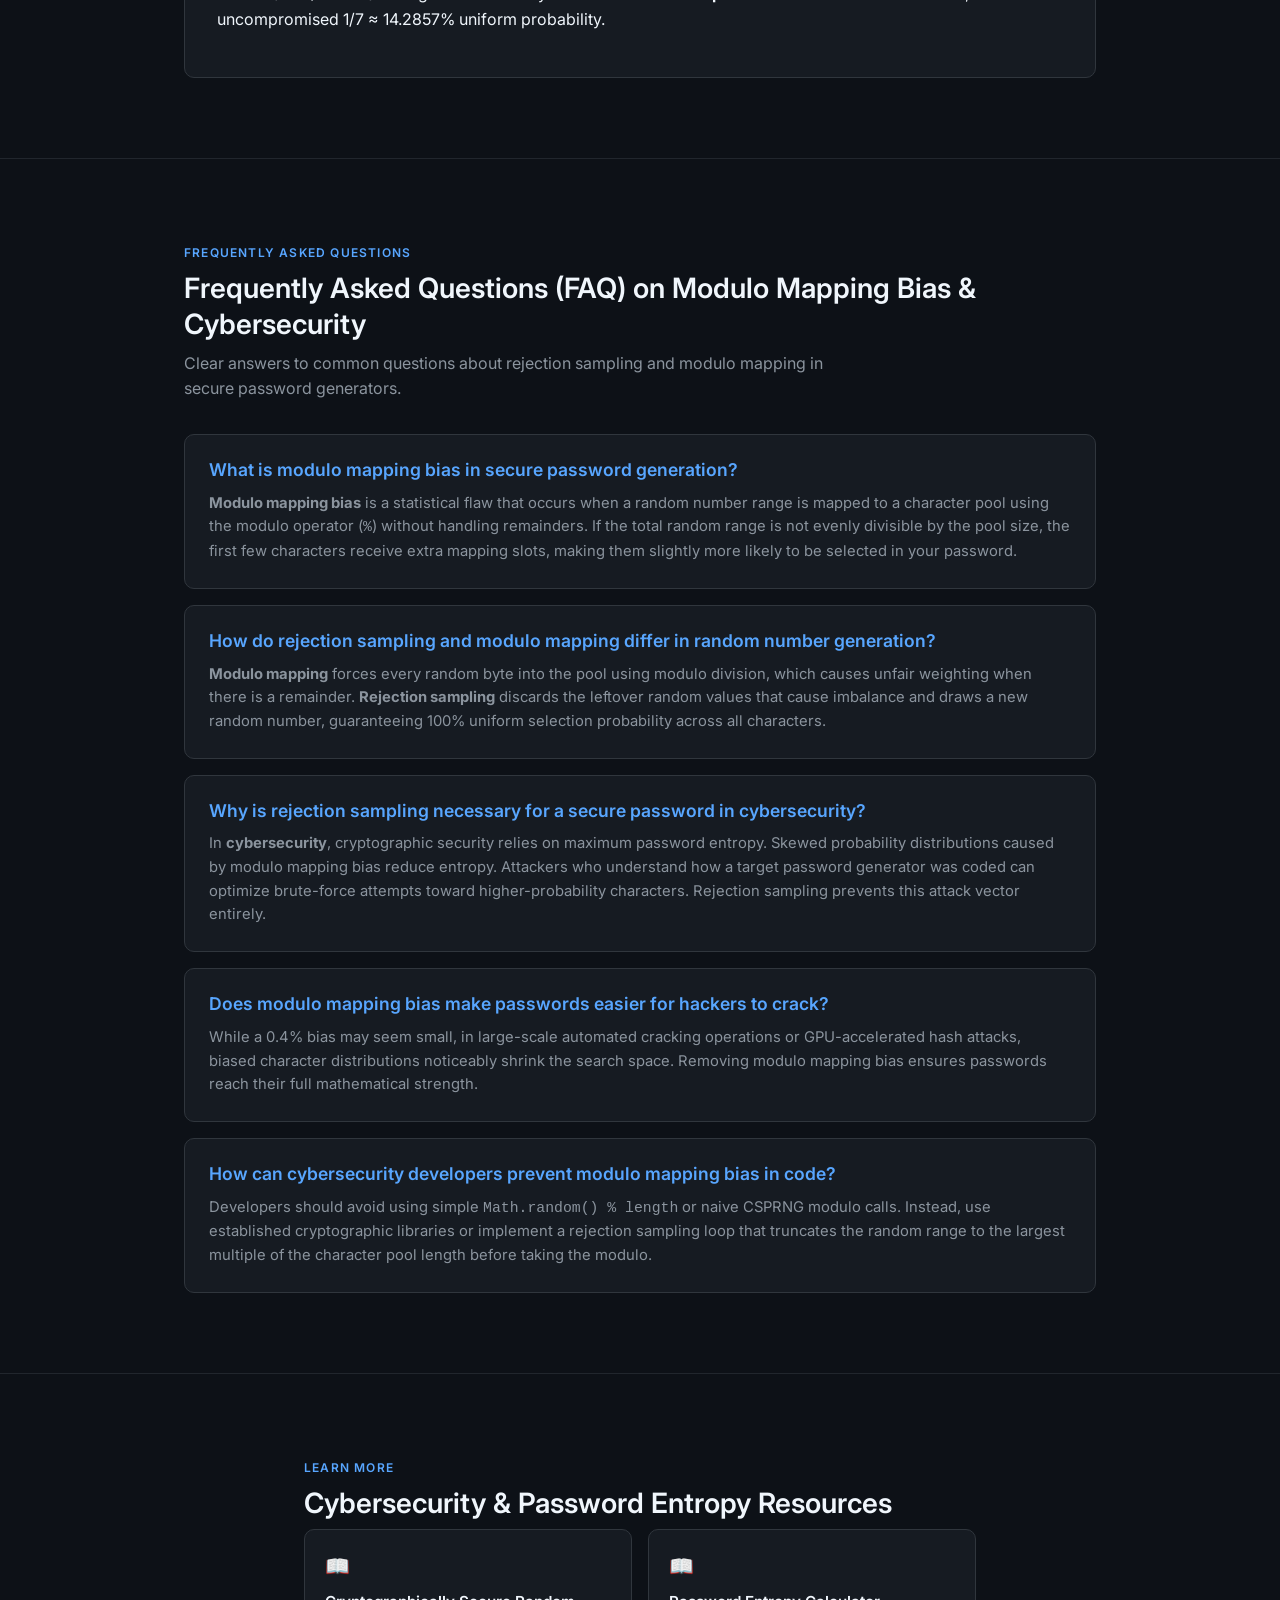
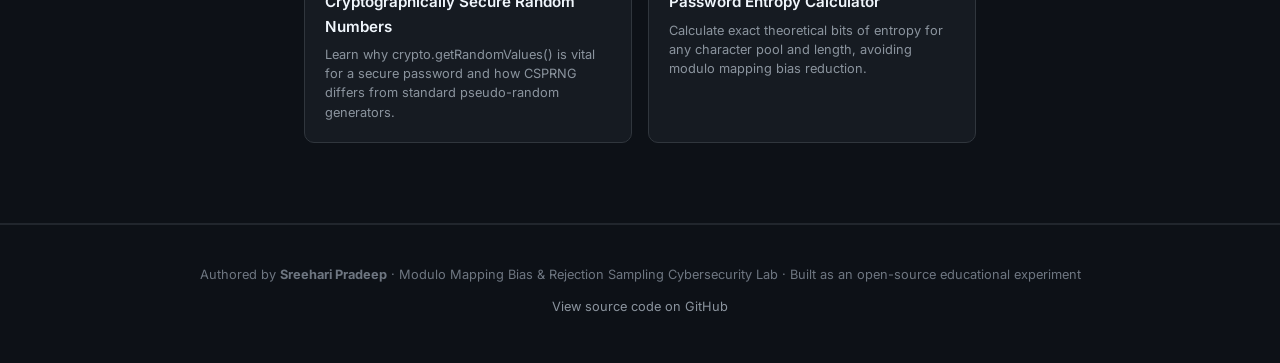
==== commit 970411b2: "feat(seo): optimize on-page SEO with keywords, H1-H6 hierarchy, JSON-LD schema, and author attributi" ====
--- a/index.html
+++ b/index.html
@@ -4,34 +4,67 @@
   <meta charset="UTF-8">
   <meta name="viewport" content="width=device-width, initial-scale=1.0">
   <meta name="google-site-verification" content="google0c59b1ebf0241c76">
-  <title>The Password Randomness Lab: Modulo Bias and Rejection Sampling Explained</title>
-  <meta name="description" content="An interactive experiment demonstrating how modulo bias creates unequal character probabilities in password generators, and how rejection sampling eliminates it. Run simulations in your browser.">
-  <meta property="og:title" content="The Password Randomness Lab: Modulo Bias and Rejection Sampling Explained">
-  <meta property="og:description" content="An interactive browser experiment demonstrating modulo bias and rejection sampling in random character generation.">
+  <title>Modulo Mapping Bias & Rejection Sampling for Secure Passwords | Cybersecurity Lab</title>
+  <meta name="description" content="Understand modulo mapping bias, rejection sampling and modulo mapping in secure password generators. Interactive cybersecurity lab exploring CSPRNG bias.">
+  <meta name="keywords" content="modulo mapping bias, rejection sampling and modulo mapping, secure password, cybersecurity, CSPRNG, random number generator, password entropy, cryptographic security">
+  <meta name="author" content="Sreehari Pradeep">
+
+  <!-- Open Graph / Facebook -->
   <meta property="og:type" content="website">
   <meta property="og:url" content="https://letmecopyit.github.io/password-randomness-lab/">
+  <meta property="og:title" content="Modulo Mapping Bias & Rejection Sampling for Secure Passwords | Cybersecurity Lab">
+  <meta property="og:description" content="Understand modulo mapping bias, rejection sampling and modulo mapping in secure password generators. Interactive cybersecurity lab exploring CSPRNG bias.">
+  <meta property="og:image" content="https://letmecopyit.github.io/password-randomness-lab/og-image.png">
+
+  <!-- Twitter -->
   <meta name="twitter:card" content="summary_large_image">
-  <meta name="twitter:title" content="Password Randomness Lab — Modulo Bias vs Rejection Sampling">
-  <meta name="twitter:description" content="Can a password generator use cryptographically secure random numbers and still introduce bias? Run the experiment and find out.">
+  <meta name="twitter:title" content="Modulo Mapping Bias vs Rejection Sampling | Secure Password Cybersecurity Lab">
+  <meta name="twitter:description" content="Can a password generator use cryptographically secure random numbers and still introduce modulo mapping bias? Run interactive cybersecurity simulations.">
+  <meta name="twitter:image" content="https://letmecopyit.github.io/password-randomness-lab/og-image.png">
+
   <link rel="canonical" href="https://letmecopyit.github.io/password-randomness-lab/">
   <link rel="preconnect" href="https://fonts.googleapis.com">
   <link rel="preconnect" href="https://fonts.gstatic.com" crossorigin>
   <link href="https://fonts.googleapis.com/css2?family=Inter:wght@400;500;600;700&family=JetBrains+Mono:wght@400;500;600&display=swap" rel="stylesheet">
   <link rel="stylesheet" href="styles.css">
 
+  <!-- JSON-LD Structured Data: WebApplication -->
   <script type="application/ld+json">
   {
     "@context": "https://schema.org",
     "@type": "WebApplication",
-    "name": "Password Randomness Lab",
-    "description": "An interactive browser experiment demonstrating modulo bias and rejection sampling in random character generation.",
+    "name": "Password Randomness Lab: Modulo Mapping Bias & Rejection Sampling",
+    "description": "Interactive cybersecurity experiment examining modulo mapping bias, rejection sampling and modulo mapping techniques for generating secure passwords using CSPRNGs.",
     "url": "https://letmecopyit.github.io/password-randomness-lab/",
-    "applicationCategory": "EducationalApplication",
+    "applicationCategory": "SecurityApplication",
     "operatingSystem": "Any",
-    "browserRequirements": "Requires a modern browser with Web Crypto API support",
+    "browserRequirements": "Requires a modern browser supporting Web Crypto API (crypto.getRandomValues)",
+    "author": {
+      "@type": "Person",
+      "name": "Sreehari Pradeep"
+    },
     "offers": { "@type": "Offer", "price": "0" }
   }
   </script>
+
+  <!-- JSON-LD Structured Data: TechArticle -->
+  <script type="application/ld+json">
+  {
+    "@context": "https://schema.org",
+    "@type": "TechArticle",
+    "headline": "Understanding Modulo Mapping Bias, Rejection Sampling, and Secure Password Security in Cybersecurity",
+    "description": "A comprehensive cybersecurity analysis on how modulo mapping bias introduces subtle non-uniform character distribution in secure password generators and how rejection sampling completely restores uniform entropy.",
+    "url": "https://letmecopyit.github.io/password-randomness-lab/",
+    "inLanguage": "en",
+    "author": {
+      "@type": "Person",
+      "name": "Sreehari Pradeep"
+    },
+    "dependencies": "Web Crypto API (CSPRNG)"
+  }
+  </script>
+
+  <!-- JSON-LD Structured Data: FAQPage -->
   <script type="application/ld+json">
   {
     "@context": "https://schema.org",
@@ -39,26 +72,34 @@
     "mainEntity": [
       {
         "@type": "Question",
-        "name": "What is modulo bias in random number generation?",
+        "name": "What is modulo mapping bias in secure password generation?",
         "acceptedAnswer": {
           "@type": "Answer",
-          "text": "Modulo bias occurs when the range of a random number source (e.g., 0–255 for a single byte) is not evenly divisible by the number of possible outputs (e.g., a character pool of 7). Using the modulo operator to map random bytes to characters causes some characters to appear slightly more often than others."
+          "text": "Modulo mapping bias occurs when random byte outputs (e.g., 0 to 255 from a CSPRNG) are mapped to a character pool using the modulo operator (%) when the byte range size is not evenly divisible by the pool size. This causes lower-indexed characters in the pool to have a higher probability of selection, compromising the uniformity required for a truly secure password in cybersecurity."
         }
       },
       {
         "@type": "Question",
-        "name": "How does rejection sampling eliminate modulo bias?",
+        "name": "How do rejection sampling and modulo mapping differ in random character generation?",
         "acceptedAnswer": {
           "@type": "Answer",
-          "text": "Rejection sampling discards random values that fall outside the largest range evenly divisible by the pool size. For example, with a pool of 7 characters, only byte values 0–251 are used (252 ÷ 7 = 36 per character). Values 252–255 are rejected and a new random byte is drawn, ensuring every character has an exactly equal probability of selection."
+          "text": "Modulo mapping takes every random number generated and computes randomByte % poolSize, distributing remainders unequally. Rejection sampling discards leftover random byte values that exceed the largest multiple of poolSize, drawing a new random byte until a perfectly uniform value is obtained, guaranteeing equal probability for every character."
         }
       },
       {
         "@type": "Question",
-        "name": "Can you tell if a password has modulo bias by looking at it?",
+        "name": "Why is rejection sampling critical for a secure password in cybersecurity?",
         "acceptedAnswer": {
           "@type": "Answer",
-          "text": "No. Individual passwords generated with modulo bias look indistinguishable from passwords generated with rejection sampling. The bias only becomes apparent through statistical analysis over a large number of samples."
+          "text": "In cybersecurity, password strength relies on maximum entropy. Modulo mapping bias subtly skews character probability distributions, reducing theoretical entropy and allowing targeted cracking dictionaries to prioritize biased characters. Rejection sampling ensures exact uniform distribution, preserving full security."
+        }
+      },
+      {
+        "@type": "Question",
+        "name": "Can you visually detect modulo mapping bias in a generated secure password?",
+        "acceptedAnswer": {
+          "@type": "Answer",
+          "text": "No. Single passwords generated with modulo mapping look identical to those created with rejection sampling. Modulo mapping bias can only be identified statistically by testing distributions across millions of samples."
         }
       }
     ]
@@ -67,330 +108,439 @@
 </head>
 <body>
 
-  <!-- ============================================
-       SECTION 1: HERO
-       ============================================ -->
-  <section id="hero" class="hero">
-    <div class="hero-bg"></div>
-    <div class="hero-glow"></div>
-    <div class="container hero-content">
-      <h1>Can You Spot Biased Randomness?</h1>
-      <p class="hero-subtitle">An interactive experiment showing why random-looking passwords are not always generated equally.</p>
-      <p class="hero-desc">Two character generators can both produce strings that <em>look</em> random. But one may give certain characters a slightly higher probability than others.</p>
-      <p class="hero-cta-text">Run the experiment and see what happens.</p>
-      <a href="#pool" class="btn btn-primary btn-lg" id="start-experiment-btn">Start Experiment ↓</a>
+  <!-- Top Navigation Header -->
+  <header class="site-header">
+    <div class="container header-content">
+      <a href="https://letmecopyit.github.io/password-randomness-lab/" class="logo">
+        <span class="logo-icon">🛡️</span>
+        <span class="logo-text">Cybersecurity Lab: Modulo Mapping Bias & Rejection Sampling</span>
+      </a>
+      <nav class="site-nav" aria-label="Main Navigation">
+        <a href="#pool">Character Pool</a>
+        <a href="#methods">Methods</a>
+        <a href="#experiment">Simulation</a>
+        <a href="#challenge">Trust Challenge</a>
+        <a href="#guide">Cybersecurity Guide</a>
+        <a href="#faq">FAQ</a>
+      </nav>
     </div>
-  </section>
-
-  <!-- ============================================
-       SECTION 2: CHARACTER POOL
-       ============================================ -->
-  <section id="pool" class="section pool-section">
-    <div class="container">
-      <span class="section-label">Step 1</span>
-      <h2>Choose a Character Pool</h2>
-      <p class="section-desc">Select how many characters your password generator is allowed to choose from.</p>
-
-      <!-- Simple Explainer Box -->
-      <div class="simple-explainer">
-        <div class="explainer-header">
-          <span class="explainer-icon">💡</span>
-          <strong>In Simple Terms: How Computers Pick Random Characters</strong>
-        </div>
-        <p>Computers generate randomness as numbers from <strong>0 to 255</strong> (256 possible values in 1 byte). To pick a character for your password, the program has to split those 256 numbers among all the letters in your character pool.</p>
-      </div>
-
-      <div class="pool-presets" id="pool-presets">
-        <button class="btn btn-preset active" data-pool="ABCDEFG" id="preset-7">7 Letters</button>
-        <button class="btn btn-preset" data-pool="0123456789" id="preset-10">10 Digits</button>
-        <button class="btn btn-preset" data-pool="abcdefghijklmnopqrstuvwxyz" id="preset-26">26 Lowercase</button>
-        <button class="btn btn-preset" data-pool="ABCDEFGHIJKLMNOPQRSTUVWXYZabcdefghijklmnopqrstuvwxyz" id="preset-52">52 Mixed Case</button>
-        <button class="btn btn-preset" data-pool="ABCDEFGHIJKLMNOPQRSTUVWXYZabcdefghijklmnopqrstuvwxyz0123456789" id="preset-62">62 Alphanumeric</button>
-        <button class="btn btn-preset" data-pool="ABCDEFGHIJKLMNOPQRSTUVWXYZabcdefghijklmnopqrstuvwxyz0123456789!@#$%*-_+=.?" id="preset-71">71 Password Set</button>
-      </div>
-
-      <div class="custom-pool-container">
-        <label for="custom-pool-input">Custom pool:</label>
-        <input type="text" id="custom-pool-input" placeholder="Type unique characters…" autocomplete="off" spellcheck="false">
-      </div>
-
-      <div class="card pool-info" id="pool-info">
-        <div class="pool-display">
-          <span class="label">Character Pool:</span>
-          <span class="value mono" id="pool-chars">A B C D E F G</span>
-        </div>
-        <div class="pool-stats">
-          <div class="stat">
-            <span class="label">Pool size</span>
-            <span class="value" id="pool-size">7</span>
-          </div>
-          <div class="stat">
-            <span class="label">Random byte range</span>
-            <span class="value">0 – 255</span>
-          </div>
-        </div>
-        <div class="pool-math" id="pool-math">
-          <div class="math-line" id="math-division">256 ÷ 7 = 36 remainder <strong class="text-yellow">4</strong></div>
-          <div class="math-result text-yellow" id="bias-warning">⚠ 4 characters receive an extra byte mapping — bias is unavoidable with modulo.</div>
-        </div>
-      </div>
-    </div>
-  </section>
-
-  <!-- ============================================
-       SECTION 3: TWO METHODS
-       ============================================ -->
-  <section id="methods" class="section methods-section">
-    <div class="container">
-      <span class="section-label">Step 2</span>
-      <h2>Two Methods of Character Selection</h2>
-      <p class="section-desc">Both methods use secure random numbers. The difference is how those numbers are assigned to characters.</p>
-
-      <div class="methods-grid">
-        <!-- Method A: Modulo -->
-        <div class="method-card method-biased">
-          <div class="method-header">
-            <span class="method-badge badge-biased">Method A</span>
-            <h3>Modulo Mapping</h3>
-          </div>
-          <div class="code-block"><code>randomByte % poolSize</code></div>
-          <p>Takes the remainder after division. <span class="text-yellow">Fast, but creates unfair probabilities.</span></p>
-
-          <div class="analogy-box analogy-biased">
-            <strong>🎟️ Simple Analogy:</strong>
-            <p>Imagine handing out 256 raffle tickets to 7 people. 4 people get 37 tickets, while 3 people only get 36 tickets. The first 4 people have a higher chance of winning!</p>
-          </div>
-
-          <div class="mapping-table" id="modulo-mapping-table"></div>
-          <div class="method-verdict verdict-biased">
-            <span class="verdict-icon">⚠</span>
-            <span id="modulo-verdict-text">Unequal probability</span>
-          </div>
-        </div>
-
-        <!-- Method B: Rejection -->
-        <div class="method-card method-unbiased">
-          <div class="method-header">
-            <span class="method-badge badge-unbiased">Method B</span>
-            <h3>Rejection Sampling</h3>
-          </div>
-          <p>Discards leftover numbers outside the even range and draws a new random number.</p>
-
-          <div class="analogy-box analogy-unbiased">
-            <strong>🎟️ Simple Analogy:</strong>
-            <p>Throw away the 4 leftover raffle tickets so everyone gets exactly 36 tickets. Now every single person has an identical 100% fair chance!</p>
-          </div>
-
-          <div class="mapping-table" id="rejection-mapping-table"></div>
-          <div class="method-verdict verdict-unbiased">
-            <span class="verdict-icon">✓</span>
-            <span>Equal probability</span>
-          </div>
-        </div>
-      </div>
-    </div>
-  </section>
-
-  <!-- ============================================
-       SECTION 4: RUN THE EXPERIMENT
-       ============================================ -->
-  <section id="experiment" class="section experiment-section">
-    <div class="container">
-      <span class="section-label">Step 3</span>
-      <h2>Run the Experiment & Compare Distributions</h2>
-      <p class="section-desc">Analyze distributions via live CSPRNG simulation or exact mathematical expectation.</p>
-
-      <!-- Mode Selector & Share Controls -->
-      <div class="experiment-toolbar">
-        <div class="mode-toggle-group">
-          <span class="toolbar-label">Mode:</span>
-          <div class="btn-group" id="mode-buttons">
-            <button class="btn btn-preset active" data-mode="simulation" id="mode-simulation">🎲 Live Simulation</button>
-            <button class="btn btn-preset" data-mode="theoretical" id="mode-theoretical">📐 Mathematical Expectation</button>
-          </div>
-        </div>
-
-        <div class="sample-controls" id="simulation-controls">
-          <span class="toolbar-label">Samples:</span>
-          <div class="sample-buttons" id="sample-buttons">
-            <button class="btn btn-preset" data-count="1000" id="sample-1k">1,000</button>
-            <button class="btn btn-preset active" data-count="10000" id="sample-10k">10,000</button>
-            <button class="btn btn-preset" data-count="100000" id="sample-100k">100,000</button>
-            <button class="btn btn-preset" data-count="1000000" id="sample-1m">1,000,000</button>
-          </div>
-        </div>
-
-        <button class="btn btn-secondary btn-sm share-btn" id="share-link-btn" title="Copy shareable link for this exact experiment configuration">
-          <span id="share-btn-text">🔗 Copy Share Link</span>
+  </header>
+
+  <main>
+    <!-- ============================================
+         SECTION 1: HERO (H1 Title)
+         ============================================ -->
+    <section id="hero" class="hero">
+      <div class="hero-bg"></div>
+      <div class="hero-glow"></div>
+      <div class="container hero-content">
+        <h1>Modulo Mapping Bias & Rejection Sampling for Secure Passwords in Cybersecurity</h1>
+        <p class="hero-subtitle">An interactive cybersecurity experiment showing why random-looking passwords are not always generated with uniform probability.</p>
+        <p class="hero-desc">Even when using a cryptographically secure pseudorandom number generator (CSPRNG), naive <strong>modulo mapping</strong> introduces <strong>modulo mapping bias</strong>. Learn how <strong>rejection sampling and modulo mapping</strong> differ, and why rejection sampling is mandatory for every <strong>secure password</strong> in <strong>cybersecurity</strong>.</p>
+        <p class="hero-cta-text">Run the interactive CSPRNG simulation and analyze statistical probability distributions live.</p>
+        <a href="#pool" class="btn btn-primary btn-lg" id="start-experiment-btn">Start Experiment ↓</a>
+      </div>
+    </section>
+
+    <!-- ============================================
+         SECTION 2: CHARACTER POOL (H2 Title)
+         ============================================ -->
+    <section id="pool" class="section pool-section">
+      <div class="container">
+        <span class="section-label">Step 1</span>
+        <h2>Select a Character Pool to Analyze Modulo Mapping Bias</h2>
+        <p class="section-desc">Select how many characters your password generator is allowed to choose from to observe remainder distribution math.</p>
+
+        <!-- Simple Explainer Box -->
+        <div class="simple-explainer">
+          <div class="explainer-header">
+            <span class="explainer-icon">💡</span>
+            <strong>In Simple Terms: How Computers Pick Characters for a Secure Password</strong>
+          </div>
+          <p>Computers produce randomness as raw bytes from <strong>0 to 255</strong> (256 possible values). To generate a secure password, the system maps those 256 numbers onto your character pool. Without rejection sampling, modulo mapping splits the numbers unequally, causing <strong>modulo mapping bias</strong>.</p>
+        </div>
+
+        <div class="pool-presets" id="pool-presets">
+          <button class="btn btn-preset active" data-pool="ABCDEFG" id="preset-7">7 Letters</button>
+          <button class="btn btn-preset" data-pool="0123456789" id="preset-10">10 Digits</button>
+          <button class="btn btn-preset" data-pool="abcdefghijklmnopqrstuvwxyz" id="preset-26">26 Lowercase</button>
+          <button class="btn btn-preset" data-pool="ABCDEFGHIJKLMNOPQRSTUVWXYZabcdefghijklmnopqrstuvwxyz" id="preset-52">52 Mixed Case</button>
+          <button class="btn btn-preset" data-pool="ABCDEFGHIJKLMNOPQRSTUVWXYZabcdefghijklmnopqrstuvwxyz0123456789" id="preset-62">62 Alphanumeric</button>
+          <button class="btn btn-preset" data-pool="ABCDEFGHIJKLMNOPQRSTUVWXYZabcdefghijklmnopqrstuvwxyz0123456789!@#$%*-_+=.?" id="preset-71">71 Password Set</button>
+        </div>
+
+        <div class="custom-pool-container">
+          <label for="custom-pool-input">Custom pool:</label>
+          <input type="text" id="custom-pool-input" placeholder="Type unique characters…" autocomplete="off" spellcheck="false">
+        </div>
+
+        <div class="card pool-info" id="pool-info">
+          <div class="pool-display">
+            <span class="label">Character Pool:</span>
+            <span class="value mono" id="pool-chars">A B C D E F G</span>
+          </div>
+          <div class="pool-stats">
+            <div class="stat">
+              <span class="label">Pool size</span>
+              <span class="value" id="pool-size">7</span>
+            </div>
+            <div class="stat">
+              <span class="label">Random byte range</span>
+              <span class="value">0 – 255</span>
+            </div>
+          </div>
+          <div class="pool-math" id="pool-math">
+            <div class="math-line" id="math-division">256 ÷ 7 = 36 remainder <strong class="text-yellow">4</strong></div>
+            <div class="math-result text-yellow" id="bias-warning">⚠ 4 characters receive an extra byte mapping — modulo mapping bias is unavoidable with standard modulo arithmetic.</div>
+          </div>
+        </div>
+      </div>
+    </section>
+
+    <!-- ============================================
+         SECTION 3: TWO METHODS (H2 Title & H3 Cards)
+         ============================================ -->
+    <section id="methods" class="section methods-section">
+      <div class="container">
+        <span class="section-label">Step 2</span>
+        <h2>Comparing Rejection Sampling and Modulo Mapping Methods</h2>
+        <p class="section-desc">Both methods source cryptographically secure random bytes. The difference lies in how those bytes are mapped to characters in a secure password generator.</p>
+
+        <div class="methods-grid">
+          <!-- Method A: Modulo -->
+          <div class="method-card method-biased">
+            <div class="method-header">
+              <span class="method-badge badge-biased">Method A</span>
+              <h3>Method A: Modulo Mapping (Fast but Introduces Modulo Mapping Bias)</h3>
+            </div>
+            <div class="code-block"><code>randomByte % poolSize</code></div>
+            <p>Takes the remainder after integer division. <span class="text-yellow">Creates unfair probabilities and introduces modulo mapping bias.</span></p>
+
+            <div class="analogy-box analogy-biased">
+              <strong>🎟️ Cybersecurity Analogy:</strong>
+              <p>Imagine handing out 256 raffle tickets to 7 people. 4 people get 37 tickets, while 3 people only get 36. The first 4 people have a higher probability of winning, creating statistical bias!</p>
+            </div>
+
+            <div class="mapping-table" id="modulo-mapping-table"></div>
+            <div class="method-verdict verdict-biased">
+              <span class="verdict-icon">⚠</span>
+              <span id="modulo-verdict-text">Unequal probability (Modulo Mapping Bias)</span>
+            </div>
+          </div>
+
+          <!-- Method B: Rejection -->
+          <div class="method-card method-unbiased">
+            <div class="method-header">
+              <span class="method-badge badge-unbiased">Method B</span>
+              <h3>Method B: Rejection Sampling (Eliminates Bias for a Secure Password)</h3>
+            </div>
+            <div class="code-block"><code>if (randomByte &lt; limit) return randomByte % poolSize</code></div>
+            <p>Discards leftover numbers outside the uniform range and requests a fresh random byte from the CSPRNG.</p>
+
+            <div class="analogy-box analogy-unbiased">
+              <strong>🎟️ Cybersecurity Analogy:</strong>
+              <p>Discard the 4 leftover raffle tickets so everyone gets exactly 36 tickets. Now every character has a 100% fair and uniform probability, ensuring true cryptographic security.</p>
+            </div>
+
+            <div class="mapping-table" id="rejection-mapping-table"></div>
+            <div class="method-verdict verdict-unbiased">
+              <span class="verdict-icon">✓</span>
+              <span>Equal probability (Rejection Sampling Guaranteed)</span>
+            </div>
+          </div>
+        </div>
+      </div>
+    </section>
+
+    <!-- ============================================
+         SECTION 4: RUN THE EXPERIMENT (H2 Title & H3 Cards)
+         ============================================ -->
+    <section id="experiment" class="section experiment-section">
+      <div class="container">
+        <span class="section-label">Step 3</span>
+        <h2>Simulate Modulo Mapping Bias vs Rejection Sampling Distributions</h2>
+        <p class="section-desc">Analyze distribution uniformity via browser Web Crypto API (CSPRNG) live simulation or exact mathematical expectation.</p>
+
+        <!-- Mode Selector & Share Controls -->
+        <div class="experiment-toolbar">
+          <div class="mode-toggle-group">
+            <span class="toolbar-label">Mode:</span>
+            <div class="btn-group" id="mode-buttons">
+              <button class="btn btn-preset active" data-mode="simulation" id="mode-simulation">🎲 Live Simulation</button>
+              <button class="btn btn-preset" data-mode="theoretical" id="mode-theoretical">📐 Mathematical Expectation</button>
+            </div>
+          </div>
+
+          <div class="sample-controls" id="simulation-controls">
+            <span class="toolbar-label">Samples:</span>
+            <div class="sample-buttons" id="sample-buttons">
+              <button class="btn btn-preset" data-count="1000" id="sample-1k">1,000</button>
+              <button class="btn btn-preset active" data-count="10000" id="sample-10k">10,000</button>
+              <button class="btn btn-preset" data-count="100000" id="sample-100k">100,000</button>
+              <button class="btn btn-preset" data-count="1000000" id="sample-1m">1,000,000</button>
+            </div>
+          </div>
+
+          <button class="btn btn-secondary btn-sm share-btn" id="share-link-btn" title="Copy shareable link for this exact experiment configuration">
+            <span id="share-btn-text">🔗 Copy Share Link</span>
+          </button>
+        </div>
+
+        <button class="btn btn-primary btn-lg" id="run-experiment-btn">
+          <span id="run-btn-text">▶ Generate Distribution</span>
         </button>
-      </div>
-
-      <button class="btn btn-primary btn-lg" id="run-experiment-btn">
-        <span id="run-btn-text">▶ Generate Distribution</span>
-      </button>
-
-      <div class="progress-container" id="progress-container" hidden>
-        <div class="progress-bar" id="progress-bar"></div>
-        <span class="progress-text" id="progress-text">Generating…</span>
-      </div>
-
-      <!-- Results Grid -->
-      <div class="results-grid" id="results-grid" hidden>
-        <!-- Modulo Results -->
-        <div class="result-card">
-          <div class="result-card-header">
-            <h3><span class="method-badge badge-biased">A</span> Modulo Mapping Distribution</h3>
-            <span class="badge-status badge-status-biased" id="modulo-status-badge">Statistically Biased</span>
-          </div>
-          <div class="target-probability" id="modulo-target-prob">Expected Target: 14.2857%</div>
-          <div class="chart-container" id="modulo-chart"></div>
-          <div class="stats-summary" id="modulo-stats"></div>
-        </div>
-
-        <!-- Rejection Results -->
-        <div class="result-card">
-          <div class="result-card-header">
-            <h3><span class="method-badge badge-unbiased">B</span> Rejection Sampling Distribution</h3>
-            <span class="badge-status badge-status-unbiased" id="rejection-status-badge">Statistically Unbiased</span>
-          </div>
-          <div class="target-probability" id="rejection-target-prob">Expected Target: 14.2857%</div>
-          <div class="chart-container" id="rejection-chart"></div>
-          <div class="stats-summary" id="rejection-stats"></div>
-        </div>
-      </div>
-
-      <!-- Mathematical Reason Card -->
-      <div class="math-reason-card" id="math-reason-card" hidden>
-        <div class="math-reason-header">
-          <span class="math-reason-icon">📐</span>
-          <div>
-            <h3>The Mathematical Reason for Modulo Bias</h3>
-            <p class="math-reason-sub">Distinguishing algorithmic bias from natural random sampling noise</p>
-          </div>
-        </div>
-        <div class="math-reason-body" id="math-reason-body"></div>
-      </div>
-
-      <!-- Comprehensive Terms & Results Explainer -->
-      <div class="terms-explainer-card" id="terms-explainer-card" hidden>
-        <div class="terms-header">
-          <span class="terms-icon">📖</span>
-          <h3>Understanding Your Results in Simple Terms</h3>
-        </div>
-        <div class="terms-grid">
-          <div class="term-item">
-            <span class="term-title">📊 Chi-Squared (χ²) Statistic</span>
-            <p>Chi-squared (χ²) measures how far the observed distribution differs from the expected distribution. Larger values indicate a larger deviation, although the sample size must also be considered when interpreting the result.</p>
-          </div>
-          <div class="term-item">
-            <span class="term-title">🎯 Expected %</span>
-            <p>The exact theoretical target percentage ($100\% \div \text{pool size}$) each character would receive in a perfectly uniform distribution.</p>
-          </div>
-          <div class="term-item">
-            <span class="term-title">📈 Max Deviation</span>
-            <p>The single largest difference between a character's actual percentage and its expected fair target percentage.</p>
-          </div>
-          <div class="term-item">
-            <span class="term-title">🎨 Bar Colors & Legend</span>
-            <div class="legend-pills">
-              <span class="pill pill-gold">🟡 Gold: Picked TOO OFTEN (Received extra byte mappings)</span>
-              <span class="pill pill-red">🔴 Red: Picked TOO RARELY (Received fewer byte mappings)</span>
-              <span class="pill pill-green">🟢 Green: Picked with FAIR, uniform probability</span>
-            </div>
-          </div>
-        </div>
-      </div>
-
-    </div>
-  </section>
-
-  <!-- ============================================
-       SECTION 5: TRUST CHALLENGE
-       ============================================ -->
-  <section id="challenge" class="section challenge-section">
-    <div class="container">
-      <span class="section-label">Step 4</span>
-      <h2>Which Generator Would You Trust?</h2>
-      <p class="section-desc">Both generators below create passwords using secure random numbers. One generator uses biased Modulo Mapping, while the other uses unbiased Rejection Sampling.</p>
-
-      <div class="generators-grid" id="generators-grid">
-        <div class="generator-card">
-          <h3 id="gen-a-label">Generator A</h3>
-          <div class="generator-password" id="gen-a-password"></div>
-          <button class="btn" id="gen-a-regen">Regenerate</button>
-        </div>
-        <div class="generator-card">
-          <h3 id="gen-b-label">Generator B</h3>
-          <div class="generator-password" id="gen-b-password"></div>
-          <button class="btn" id="gen-b-regen">Regenerate</button>
-        </div>
-      </div>
-
-      <p class="challenge-question">Can you tell which one has statistical bias just by reading them?</p>
-
-      <button class="btn btn-primary" id="reveal-answer-btn">Reveal Answer</button>
-
-      <div class="reveal-container" id="reveal-container">
-        <div class="reveal-card">
-          <p><strong>Answer: You cannot tell by looking at individual passwords!</strong></p>
-          <p>A password can <em>look</em> completely random even when the underlying process gives certain letters a 0.4% higher chance of selection. Human eyes cannot spot mathematical bias in a short string.</p>
-          <p>Only statistical testing across tens of thousands of samples reveals the flaw. That is why proper cryptographic implementation matters so much!</p>
-          <p><strong>Security relies on math, not appearance.</strong></p>
-        </div>
-      </div>
-    </div>
-  </section>
-
-  <!-- ============================================
-       SECTION 6: WHY THIS MATTERS
-       ============================================ -->
-  <section id="why-it-matters" class="section why-section">
-    <div class="container">
-      <span class="section-label">Why This Matters</span>
-      <h2>Secure Password Generation</h2>
-
-      <div class="why-content">
-        <p>A password can look completely random even when the underlying character-selection process is slightly biased. Secure password generation depends on both the <strong>source of randomness</strong> and <strong>how those random values are mapped</strong> to the available character set.</p>
-        <p>MacroToolkit's Password Generator uses browser-based cryptographically secure randomness and rejection sampling to avoid modulo bias when selecting characters.</p>
-      </div>
-
-      <a href="https://www.macrotoolkit.com/generator/password-generator" target="_blank" rel="noopener" class="cta-card" id="macrotoolkit-cta">
-        <span class="cta-arrow">→</span>
-        <div class="cta-label">Try the implementation</div>
-        <div class="cta-title">MacroToolkit Password Generator</div>
-      </a>
-    </div>
-  </section>
-
-  <!-- ============================================
-       SECTION 7: FURTHER READING
-       ============================================ -->
-  <section id="further-reading" class="section reading-section">
-    <div class="container">
-      <span class="section-label">Learn More</span>
-      <h2>Further Technical Reading</h2>
-
-      <div class="reading-cards">
-        <a href="https://www.macrotoolkit.com/blog/cryptographically-secure-random-numbers" target="_blank" rel="noopener" class="reading-card" id="reading-csprng">
-          <div class="reading-icon">📖</div>
-          <div class="reading-title">Cryptographically Secure Random Numbers</div>
-          <div class="reading-desc">Understanding why crypto.getRandomValues() matters and how it differs from Math.random().</div>
+
+        <div class="progress-container" id="progress-container" hidden>
+          <div class="progress-bar" id="progress-bar"></div>
+          <span class="progress-text" id="progress-text">Generating…</span>
+        </div>
+
+        <!-- Results Grid -->
+        <div class="results-grid" id="results-grid" hidden>
+          <!-- Modulo Results -->
+          <div class="result-card">
+            <div class="result-card-header">
+              <h3><span class="method-badge badge-biased">A</span> Modulo Mapping Distribution Results</h3>
+              <span class="badge-status badge-status-biased" id="modulo-status-badge">Statistically Biased</span>
+            </div>
+            <div class="target-probability" id="modulo-target-prob">Expected Target: 14.2857%</div>
+            <div class="chart-container" id="modulo-chart"></div>
+            <div class="stats-summary" id="modulo-stats"></div>
+          </div>
+
+          <!-- Rejection Results -->
+          <div class="result-card">
+            <div class="result-card-header">
+              <h3><span class="method-badge badge-unbiased">B</span> Rejection Sampling Distribution Results</h3>
+              <span class="badge-status badge-status-unbiased" id="rejection-status-badge">Statistically Unbiased</span>
+            </div>
+            <div class="target-probability" id="rejection-target-prob">Expected Target: 14.2857%</div>
+            <div class="chart-container" id="rejection-chart"></div>
+            <div class="stats-summary" id="rejection-stats"></div>
+          </div>
+        </div>
+
+        <!-- Mathematical Reason Card -->
+        <div class="math-reason-card" id="math-reason-card" hidden>
+          <div class="math-reason-header">
+            <span class="math-reason-icon">📐</span>
+            <div>
+              <h3>Mathematical Analysis of Modulo Mapping Bias in Cybersecurity</h3>
+              <p class="math-reason-sub">Distinguishing algorithmic bias from natural random sampling noise in secure password generators</p>
+            </div>
+          </div>
+          <div class="math-reason-body" id="math-reason-body"></div>
+        </div>
+
+        <!-- Comprehensive Terms & Results Explainer -->
+        <div class="terms-explainer-card" id="terms-explainer-card" hidden>
+          <div class="terms-header">
+            <span class="terms-icon">📖</span>
+            <h3>Key Statistical Metrics for Evaluating Secure Password Entropy</h3>
+          </div>
+          <div class="terms-grid">
+            <div class="term-item">
+              <span class="term-title">📊 Chi-Squared (χ²) Statistic</span>
+              <p>Chi-squared (χ²) measures how far the observed distribution differs from the expected uniform distribution. Higher χ² values confirm significant <strong>modulo mapping bias</strong>.</p>
+            </div>
+            <div class="term-item">
+              <span class="term-title">🎯 Expected %</span>
+              <p>The exact theoretical target percentage ($100\% \div \text{pool size}$) each character would receive in a perfectly uniform secure password generator.</p>
+            </div>
+            <div class="term-item">
+              <span class="term-title">📈 Max Deviation</span>
+              <p>The single largest difference between a character's actual probability and its fair target probability due to modulo mapping bias.</p>
+            </div>
+            <div class="term-item">
+              <span class="term-title">🎨 Bar Colors & Legend</span>
+              <div class="legend-pills">
+                <span class="pill pill-gold">🟡 Gold: Picked TOO OFTEN (Received extra byte mappings)</span>
+                <span class="pill pill-red">🔴 Red: Picked TOO RARELY (Received fewer byte mappings)</span>
+                <span class="pill pill-green">🟢 Green: Picked with FAIR, uniform rejection sampling probability</span>
+              </div>
+            </div>
+          </div>
+        </div>
+
+      </div>
+    </section>
+
+    <!-- ============================================
+         SECTION 5: TRUST CHALLENGE (H2 Title & H3 Cards)
+         ============================================ -->
+    <section id="challenge" class="section challenge-section">
+      <div class="container">
+        <span class="section-label">Step 4</span>
+        <h2>Cybersecurity Trust Challenge – Detecting Modulo Mapping Bias in Passwords</h2>
+        <p class="section-desc">Both password generators below use Web Crypto CSPRNG bytes. One generator uses biased Modulo Mapping, while the other relies on unbiased Rejection Sampling to generate a secure password.</p>
+
+        <div class="generators-grid" id="generators-grid">
+          <div class="generator-card">
+            <h3 id="gen-a-label">Generator A: Output Sample</h3>
+            <div class="generator-password" id="gen-a-password"></div>
+            <button class="btn" id="gen-a-regen">Regenerate</button>
+          </div>
+          <div class="generator-card">
+            <h3 id="gen-b-label">Generator B: Output Sample</h3>
+            <div class="generator-password" id="gen-b-password"></div>
+            <button class="btn" id="gen-b-regen">Regenerate</button>
+          </div>
+        </div>
+
+        <p class="challenge-question">Can you identify which generator contains statistical modulo mapping bias just by inspecting the generated output?</p>
+
+        <button class="btn btn-primary" id="reveal-answer-btn">Reveal Answer</button>
+
+        <div class="reveal-container" id="reveal-container">
+          <div class="reveal-card">
+            <p><strong>Answer: You cannot spot modulo mapping bias by visual inspection alone!</strong></p>
+            <p>A generated string can look completely random even when the underlying code favors specific characters by up to 0.4% or more. Human visual inspection cannot spot mathematical modulo mapping bias in a single string.</p>
+            <p>Only large-scale statistical testing reveals the skew. In modern <strong>cybersecurity</strong>, every <strong>secure password</strong> implementation must employ <strong>rejection sampling and modulo mapping</strong> controls to ensure mathematical uniformity.</p>
+            <p><strong>Cryptographic security relies on mathematics, not visual randomness.</strong></p>
+          </div>
+        </div>
+      </div>
+    </section>
+
+    <!-- ============================================
+         SECTION 6: WHY THIS MATTERS (H2 Title & H3 Subtitles)
+         ============================================ -->
+    <section id="why-it-matters" class="section why-section">
+      <div class="container">
+        <span class="section-label">Why Rejection Sampling and Modulo Mapping Matter</span>
+        <h2>Why Secure Password Generation Requires Rejection Sampling in Cybersecurity</h2>
+
+        <div class="why-content">
+          <h3 class="why-subtitle">The Role of Uniform Distribution in Secure Password Cryptography</h3>
+          <p>A password string can appear complex while still failing cryptographic uniformity standards. Building a <strong>secure password</strong> in <strong>cybersecurity</strong> demands both an unguessable <strong>source of entropy</strong> (such as <code>crypto.getRandomValues()</code>) and an unbiased <strong>mapping algorithm</strong> (such as <strong>rejection sampling</strong>).</p>
+          
+          <h3 class="why-subtitle">How Modulo Mapping Bias Weakens Password Security in Cybersecurity</h3>
+          <p>When software developers use raw modulo mapping (e.g. <code>byte % poolSize</code>), lower-indexed characters receive more byte mappings whenever 256 is not evenly divisible by the pool size. Attackers using probabilistic dictionary attacks or GPU brute-force engines can exploit this non-uniform frequency to reduce the effective key search space.</p>
+          <p>MacroToolkit's Password Generator strictly enforces rejection sampling to eliminate <strong>modulo mapping bias</strong> entirely, safeguarding cryptographic strength across all character sets.</p>
+        </div>
+
+        <a href="https://www.macrotoolkit.com/generator/password-generator" target="_blank" rel="noopener" class="cta-card" id="macrotoolkit-cta">
+          <span class="cta-arrow">→</span>
+          <div class="cta-label">Try the zero-bias implementation</div>
+          <div class="cta-title">MacroToolkit Secure Password Generator</div>
         </a>
-        <a href="https://www.macrotoolkit.com/utilities/password-entropy-calculator" target="_blank" rel="noopener" class="reading-card" id="reading-entropy">
-          <div class="reading-icon">📖</div>
-          <div class="reading-title">Password Entropy Calculator</div>
-          <div class="reading-desc">Calculate the exact mathematical bits of entropy for any character set and length combination.</div>
-        </a>
-      </div>
-    </div>
-  </section>
+      </div>
+    </section>
+
+    <!-- ============================================
+         SECTION 7: DEEP DIVE GUIDE (H2, H3, H4, H5, H6 Hierarchy)
+         ============================================ -->
+    <section id="guide" class="section guide-section">
+      <div class="container">
+        <span class="section-label">Cybersecurity Deep Dive</span>
+        <h2>Comprehensive Technical Guide: Rejection Sampling and Modulo Mapping Bias</h2>
+        <p class="section-desc">An in-depth cryptographic explanation of how modulo mapping bias occurs and how rejection sampling and modulo mapping techniques guarantee uniform distribution for secure passwords.</p>
+
+        <article class="guide-article card">
+          <div class="guide-block">
+            <h3>Deep Dive into Byte-Level Modulo Mapping Bias</h3>
+            <p>Understanding <strong>modulo mapping bias</strong> requires analyzing how computers process pseudorandom byte streams provided by operating system entropy pools.</p>
+
+            <h4>Cryptographic Pseudorandom Number Generation (CSPRNG) Mechanics</h4>
+            <p>Modern web applications rely on CSPRNGs like <code>window.crypto.getRandomValues()</code>. These functions output uniformly distributed 8-bit unsigned integers ranging from 0 to 255 (256 distinct values).</p>
+
+            <h5>Byte Range Allocation and Remainder Imbalance</h5>
+            <p>When selecting from a pool of size N (for example, a 7-character pool <code>ABCDEFG</code>), standard <strong>modulo mapping</strong> computes <code>byte % 7</code>. Because 256 is not a multiple of 7 (256 = 36 × 7 + 4), the 256 byte outcomes are split as follows:</p>
+            
+            <h6>Mathematical Proof of Modulo Mapping Bias Calculation</h6>
+            <div class="mono-box">
+              Characters indexed 0 to 3 ('A', 'B', 'C', 'D'): 37 byte mappings each &rarr; Probability = 37 / 256 &approx; 14.4531%<br>
+              Characters indexed 4 to 6 ('E', 'F', 'G'): 36 byte mappings each &rarr; Probability = 36 / 256 &approx; 14.0625%
+            </div>
+            <p>This 0.3906% probability gap is the exact mathematical definition of <strong>modulo mapping bias</strong>.</p>
+          </div>
+
+          <div class="guide-block">
+            <h3>Implementing Rejection Sampling in Modern Cybersecurity Systems</h3>
+            <p>To eliminate modulo mapping bias, <strong>cybersecurity</strong> engineers utilize <strong>rejection sampling</strong> alongside mapping arithmetic.</p>
+
+            <h4>Algorithmic Flow of Rejection Sampling</h4>
+            <p>Rejection sampling establishes a maximum valid threshold (Limit = floor(256 / N) × N). Any byte drawn above or equal to this limit is discarded, and a new byte is generated from the CSPRNG.</p>
+
+            <h5>Performance Overhead and Retry Probabilities</h5>
+            <p>Because the rejected range (at most N - 1 values out of 256) is tiny, the probability of needing a second byte draw is minimal. For a 7-character pool, only 4 values (252–255) are rejected (4 / 256 = 1.5625%).</p>
+
+            <h6>Optimal Upper Bound Truncation for Zero-Bias Character Mapping</h6>
+            <p>By discarding the top 4 biased values, all remaining 252 values map into 7 buckets with exactly 36 byte values per bucket (252 / 7 = 36). This guarantees every character in a <strong>secure password</strong> is chosen with an exact, uncompromised 1/7 &approx; 14.2857% uniform probability.</p>
+          </div>
+        </article>
+      </div>
+    </section>
+
+    <!-- ============================================
+         SECTION 8: FAQ SECTION (H2 & H3 Questions)
+         ============================================ -->
+    <section id="faq" class="section faq-section">
+      <div class="container">
+        <span class="section-label">Frequently Asked Questions</span>
+        <h2>Frequently Asked Questions (FAQ) on Modulo Mapping Bias & Cybersecurity</h2>
+        <p class="section-desc">Clear answers to common questions about rejection sampling and modulo mapping in secure password generators.</p>
+
+        <div class="faq-grid">
+          <div class="faq-card card">
+            <h3>What is modulo mapping bias in secure password generation?</h3>
+            <p><strong>Modulo mapping bias</strong> is a statistical flaw that occurs when a random number range is mapped to a character pool using the modulo operator (<code>%</code>) without handling remainders. If the total random range is not evenly divisible by the pool size, the first few characters receive extra mapping slots, making them slightly more likely to be selected in your password.</p>
+          </div>
+
+          <div class="faq-card card">
+            <h3>How do rejection sampling and modulo mapping differ in random number generation?</h3>
+            <p><strong>Modulo mapping</strong> forces every random byte into the pool using modulo division, which causes unfair weighting when there is a remainder. <strong>Rejection sampling</strong> discards the leftover random values that cause imbalance and draws a new random number, guaranteeing 100% uniform selection probability across all characters.</p>
+          </div>
+
+          <div class="faq-card card">
+            <h3>Why is rejection sampling necessary for a secure password in cybersecurity?</h3>
+            <p>In <strong>cybersecurity</strong>, cryptographic security relies on maximum password entropy. Skewed probability distributions caused by modulo mapping bias reduce entropy. Attackers who understand how a target password generator was coded can optimize brute-force attempts toward higher-probability characters. Rejection sampling prevents this attack vector entirely.</p>
+          </div>
+
+          <div class="faq-card card">
+            <h3>Does modulo mapping bias make passwords easier for hackers to crack?</h3>
+            <p>While a 0.4% bias may seem small, in large-scale automated cracking operations or GPU-accelerated hash attacks, biased character distributions noticeably shrink the search space. Removing modulo mapping bias ensures passwords reach their full mathematical strength.</p>
+          </div>
+
+          <div class="faq-card card">
+            <h3>How can cybersecurity developers prevent modulo mapping bias in code?</h3>
+            <p>Developers should avoid using simple <code>Math.random() % length</code> or naive CSPRNG modulo calls. Instead, use established cryptographic libraries or implement a rejection sampling loop that truncates the random range to the largest multiple of the character pool length before taking the modulo.</p>
+          </div>
+        </div>
+      </div>
+    </section>
+
+    <!-- ============================================
+         SECTION 9: FURTHER READING (H2 & H3 Cards)
+         ============================================ -->
+    <section id="further-reading" class="section reading-section">
+      <div class="container">
+        <span class="section-label">Learn More</span>
+        <h2>Cybersecurity & Password Entropy Resources</h2>
+
+        <div class="reading-cards">
+          <a href="https://www.macrotoolkit.com/blog/cryptographically-secure-random-numbers" target="_blank" rel="noopener" class="reading-card" id="reading-csprng">
+            <div class="reading-icon">📖</div>
+            <div class="reading-title">Cryptographically Secure Random Numbers</div>
+            <div class="reading-desc">Learn why crypto.getRandomValues() is vital for a secure password and how CSPRNG differs from standard pseudo-random generators.</div>
+          </a>
+          <a href="https://www.macrotoolkit.com/utilities/password-entropy-calculator" target="_blank" rel="noopener" class="reading-card" id="reading-entropy">
+            <div class="reading-icon">📖</div>
+            <div class="reading-title">Password Entropy Calculator</div>
+            <div class="reading-desc">Calculate exact theoretical bits of entropy for any character pool and length, avoiding modulo mapping bias reduction.</div>
+          </a>
+        </div>
+      </div>
+    </section>
+  </main>
 
   <!-- ============================================
        FOOTER
        ============================================ -->
   <footer class="site-footer">
     <div class="container">
-      Built as an open-source educational experiment · <a href="https://github.com/LetMecopyit/password-randomness-lab" target="_blank" rel="noopener">View source on GitHub</a>
+      <p>Authored by <strong>Sreehari Pradeep</strong> · Modulo Mapping Bias & Rejection Sampling Cybersecurity Lab · Built as an open-source educational experiment</p>
+      <p><a href="https://github.com/LetMecopyit/password-randomness-lab" target="_blank" rel="noopener">View source code on GitHub</a></p>
     </div>
   </footer>
 
--- a/styles.css
+++ b/styles.css
@@ -66,15 +66,53 @@
 }
 
 /* ---- Typography & Headings ---- */
-h1, h2, h3, h4 {
+h1, h2, h3, h4, h5, h6 {
   color: var(--text-primary);
-  line-height: 1.25;
+  line-height: 1.3;
+}
+
+h1 {
+  font-size: 2.25rem;
+  font-weight: 700;
+  letter-spacing: -0.02em;
 }
 
 h2 {
   font-size: 1.75rem;
   font-weight: 600;
   margin-bottom: 8px;
+}
+
+h3 {
+  font-size: 1.25rem;
+  font-weight: 600;
+  margin-bottom: 8px;
+}
+
+h4 {
+  font-size: 1.05rem;
+  font-weight: 600;
+  margin-top: 16px;
+  margin-bottom: 6px;
+  color: var(--accent-blue);
+}
+
+h5 {
+  font-size: 0.95rem;
+  font-weight: 600;
+  margin-top: 14px;
+  margin-bottom: 4px;
+  color: var(--accent-purple);
+}
+
+h6 {
+  font-size: 0.85rem;
+  font-weight: 600;
+  margin-top: 12px;
+  margin-bottom: 4px;
+  color: var(--accent-yellow);
+  text-transform: uppercase;
+  letter-spacing: 0.05em;
 }
 
 p {
@@ -1139,7 +1177,126 @@
 }
 
 /* ==========================================
-   SECTION 7: FURTHER READING
+   HEADER NAVIGATION
+   ========================================== */
+.site-header {
+  position: sticky;
+  top: 0;
+  z-index: 100;
+  background: rgba(13, 17, 23, 0.85);
+  backdrop-filter: blur(12px);
+  -webkit-backdrop-filter: blur(12px);
+  border-bottom: 1px solid var(--border-muted);
+}
+
+.header-content {
+  display: flex;
+  align-items: center;
+  justify-content: space-between;
+  height: 64px;
+}
+
+.logo {
+  display: flex;
+  align-items: center;
+  gap: 10px;
+  text-decoration: none;
+  font-weight: 600;
+  font-size: 0.95rem;
+  color: var(--text-primary);
+}
+
+.logo:hover {
+  text-decoration: none;
+  color: var(--accent-blue);
+}
+
+.logo-icon {
+  font-size: 1.25rem;
+}
+
+.site-nav {
+  display: flex;
+  align-items: center;
+  gap: 20px;
+}
+
+.site-nav a {
+  font-size: 0.875rem;
+  font-weight: 500;
+  color: var(--text-secondary);
+  transition: color var(--transition);
+}
+
+.site-nav a:hover {
+  color: var(--accent-blue);
+  text-decoration: none;
+}
+
+/* ==========================================
+   WHY SECTION SUBTITLES
+   ========================================== */
+.why-subtitle {
+  font-size: 1.15rem;
+  font-weight: 600;
+  color: var(--text-primary);
+  margin-top: 20px;
+  margin-bottom: 8px;
+}
+
+/* ==========================================
+   GUIDE & FAQ SECTIONS
+   ========================================== */
+.guide-section .card {
+  padding: 32px;
+}
+
+.guide-block {
+  margin-bottom: 32px;
+}
+
+.guide-block:last-child {
+  margin-bottom: 0;
+}
+
+.mono-box {
+  background: var(--bg-inset);
+  border: 1px solid var(--border-default);
+  border-radius: var(--radius-sm);
+  padding: 14px 18px;
+  font-family: var(--font-mono);
+  font-size: 0.85rem;
+  line-height: 1.6;
+  color: var(--accent-blue);
+  margin: 12px 0 16px 0;
+  overflow-x: auto;
+}
+
+.faq-grid {
+  display: grid;
+  grid-template-columns: 1fr;
+  gap: 16px;
+}
+
+.faq-card {
+  padding: 24px;
+}
+
+.faq-card h3 {
+  font-size: 1.1rem;
+  margin-bottom: 10px;
+  color: var(--accent-blue);
+}
+
+.faq-card p {
+  margin-bottom: 0;
+  color: var(--text-secondary);
+  font-size: 0.925rem;
+  line-height: 1.6;
+}
+
+/* ==========================================
+   FURTHER READING
    ========================================== */
 .reading-section .container { max-width: 720px; }
 
@@ -1191,6 +1348,7 @@
   text-align: center;
   color: var(--text-tertiary);
   font-size: 0.8rem;
+  border-top: 1px solid var(--border-muted);
 }
 
 .site-footer a { color: var(--text-secondary); }
@@ -1212,6 +1370,9 @@
    RESPONSIVE
    ========================================== */
 @media (max-width: 768px) {
+  .header-content { flex-direction: column; height: auto; padding: 12px 0; gap: 8px; }
+  .site-nav { flex-wrap: wrap; justify-content: center; gap: 12px; }
+  
   .section { padding: 56px 0; }
   .section h2 { font-size: 1.4rem; }
 
@@ -1239,9 +1400,10 @@
 
 @media (max-width: 480px) {
   .container { padding: 0 16px; }
-  .hero h1 { font-size: 1.75rem; }
+  .hero h1 { font-size: 1.6rem; }
   .hero-subtitle { font-size: 1rem; }
   .pool-presets { gap: 6px; }
   .btn { font-size: 0.8rem; padding: 6px 12px; }
   .btn-lg { padding: 10px 20px; font-size: 0.9rem; }
-}
+  .guide-section .card { padding: 20px; }
+}
